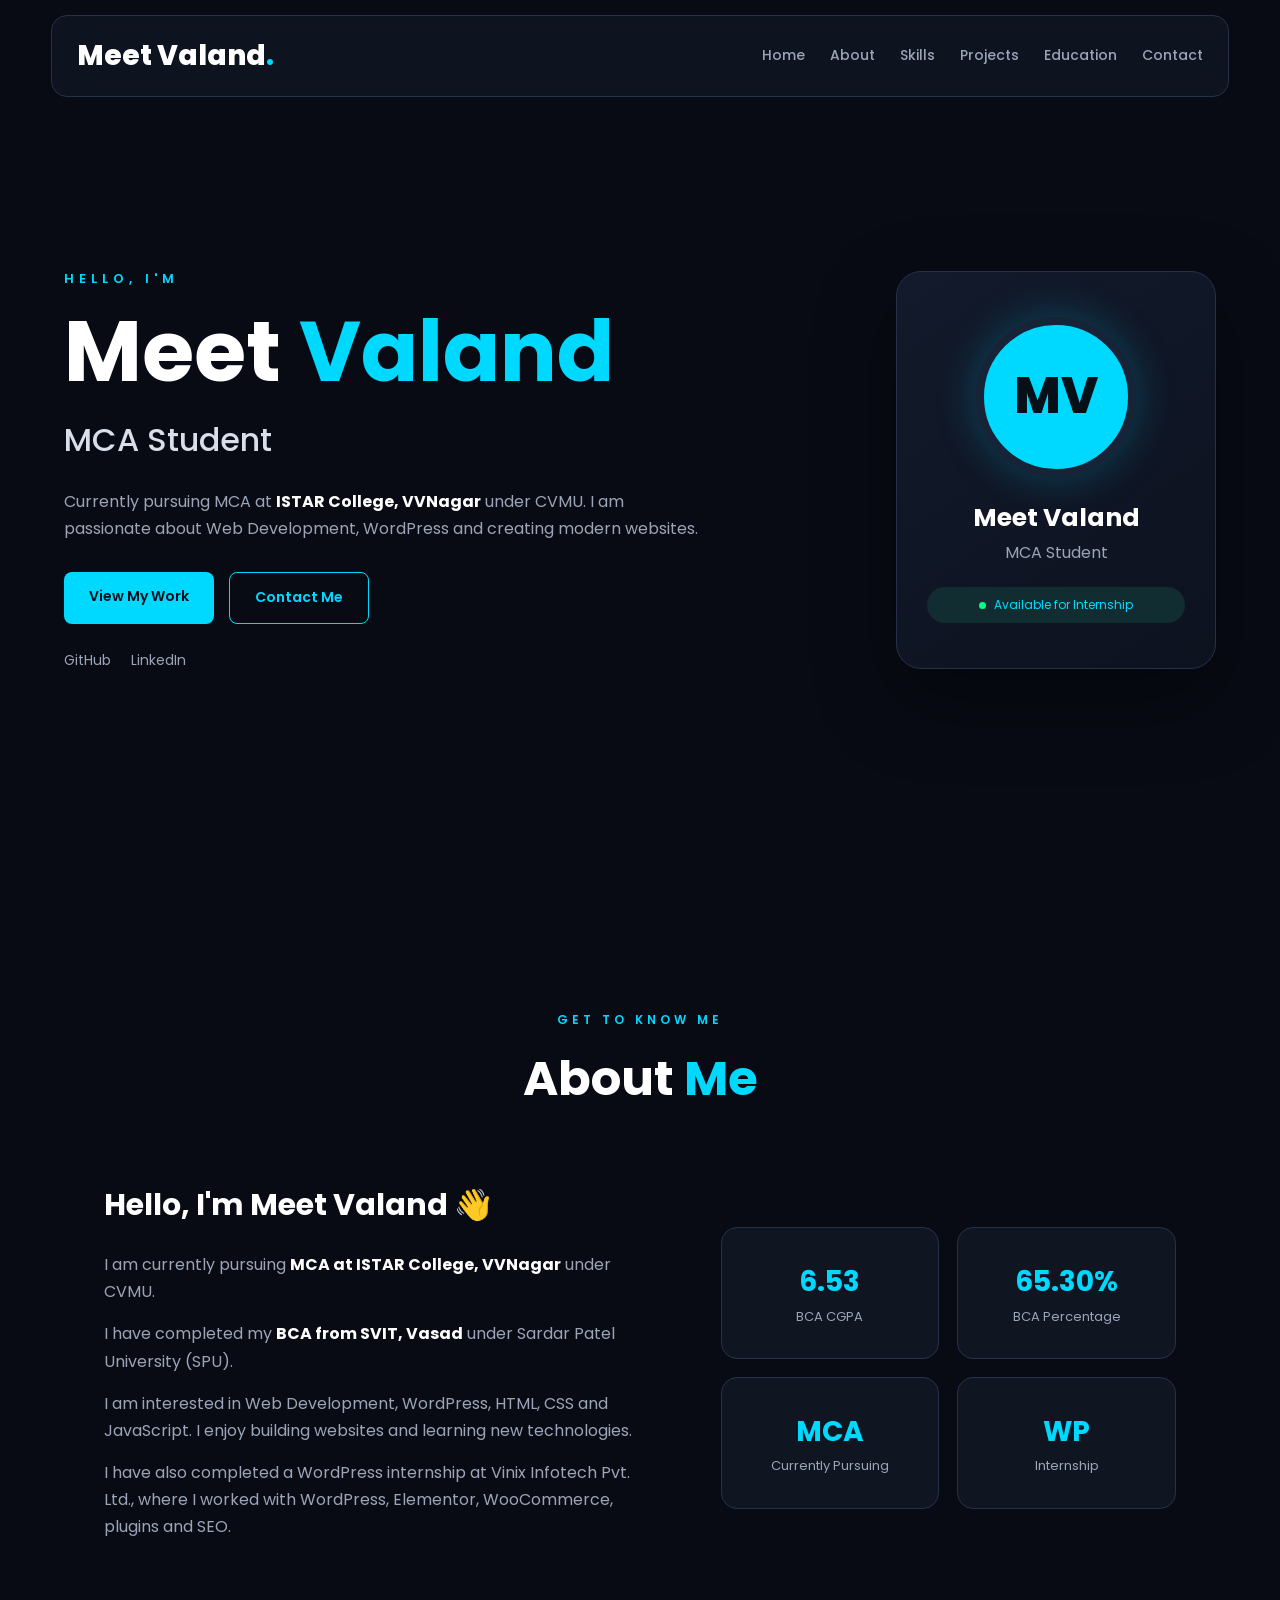
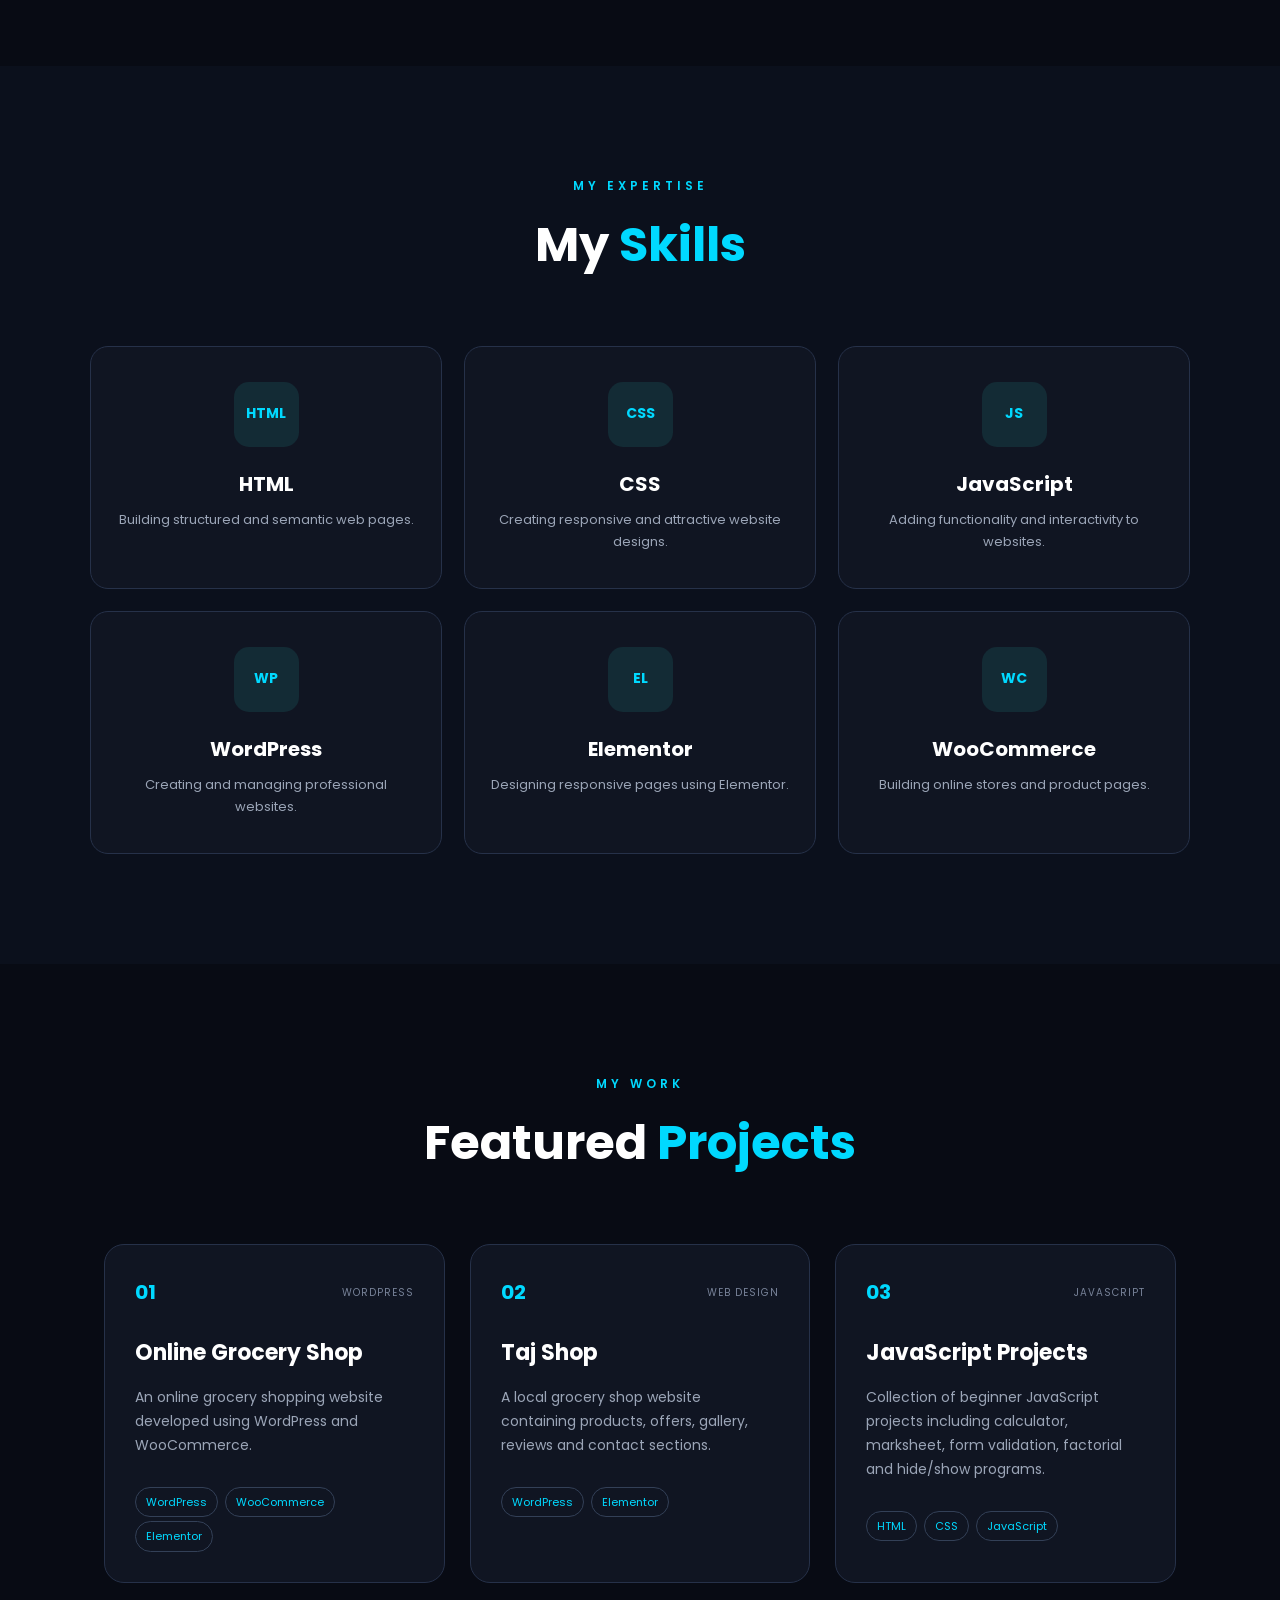
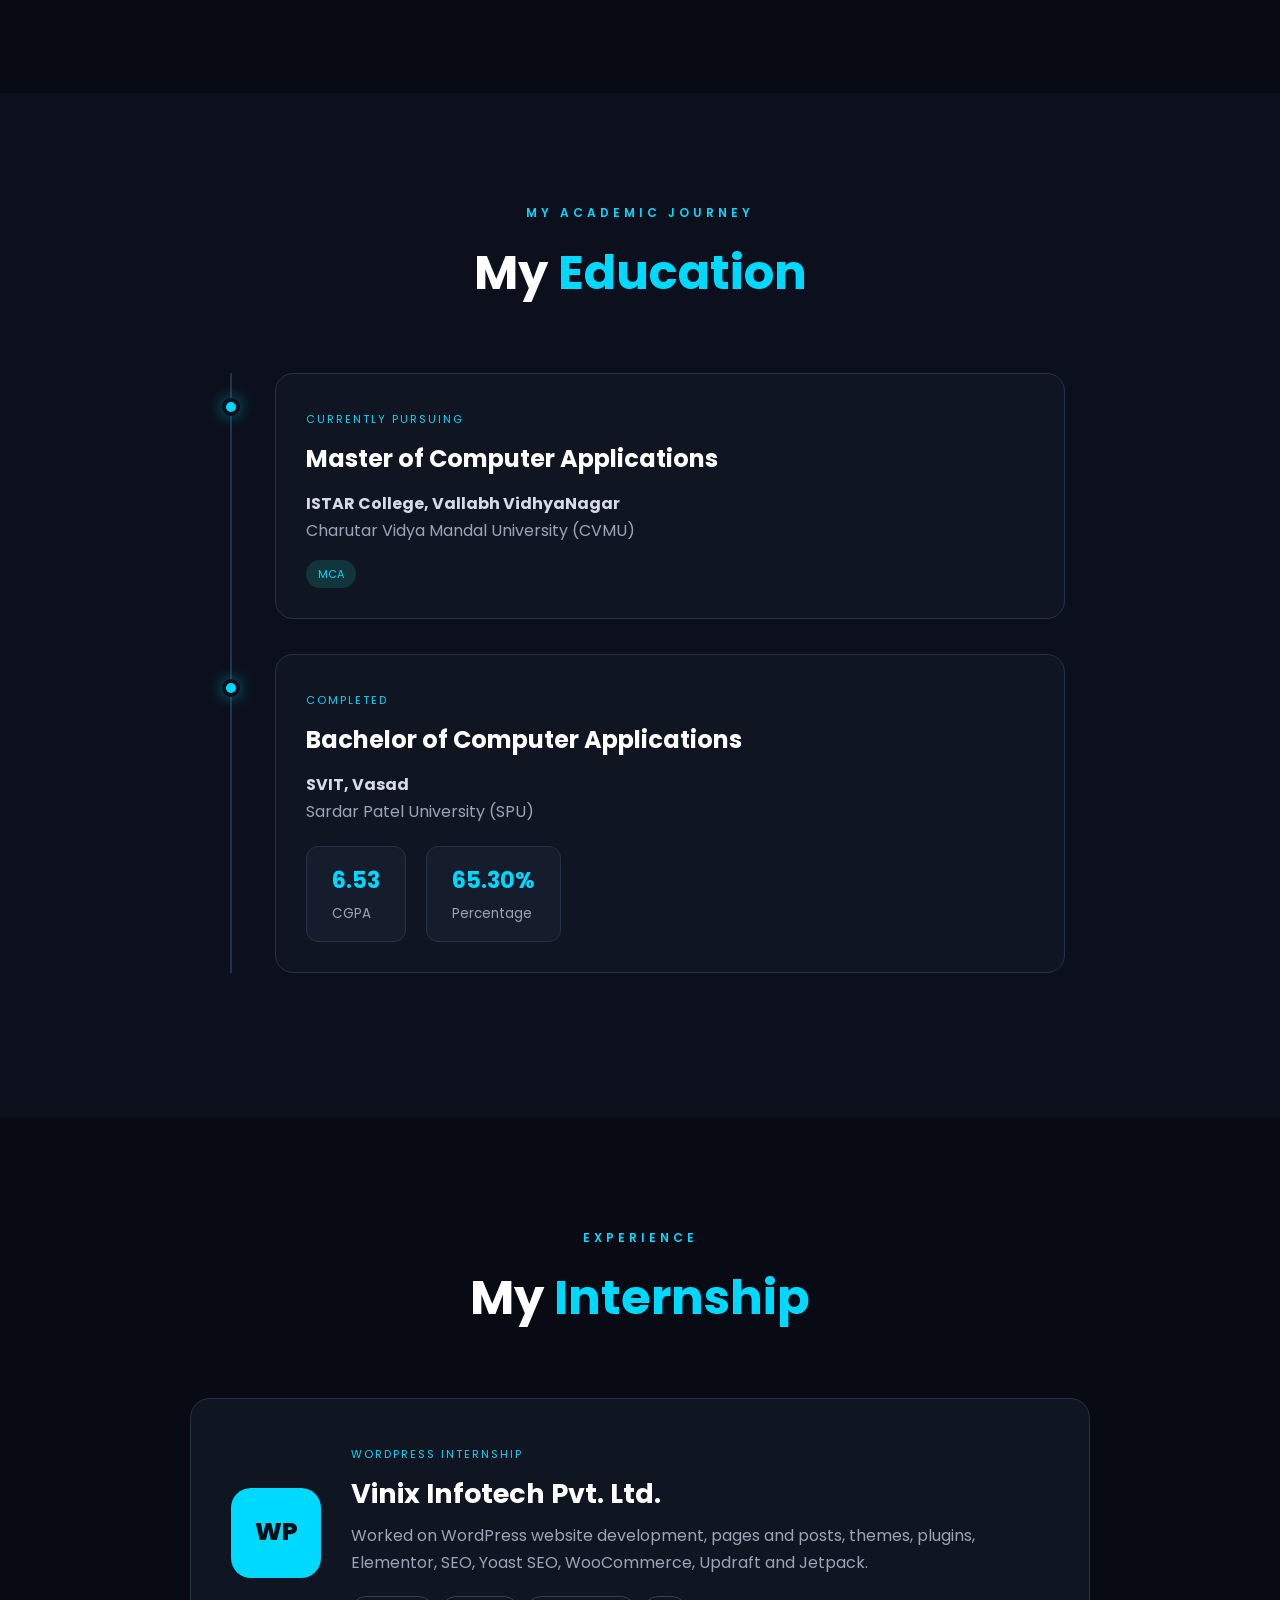
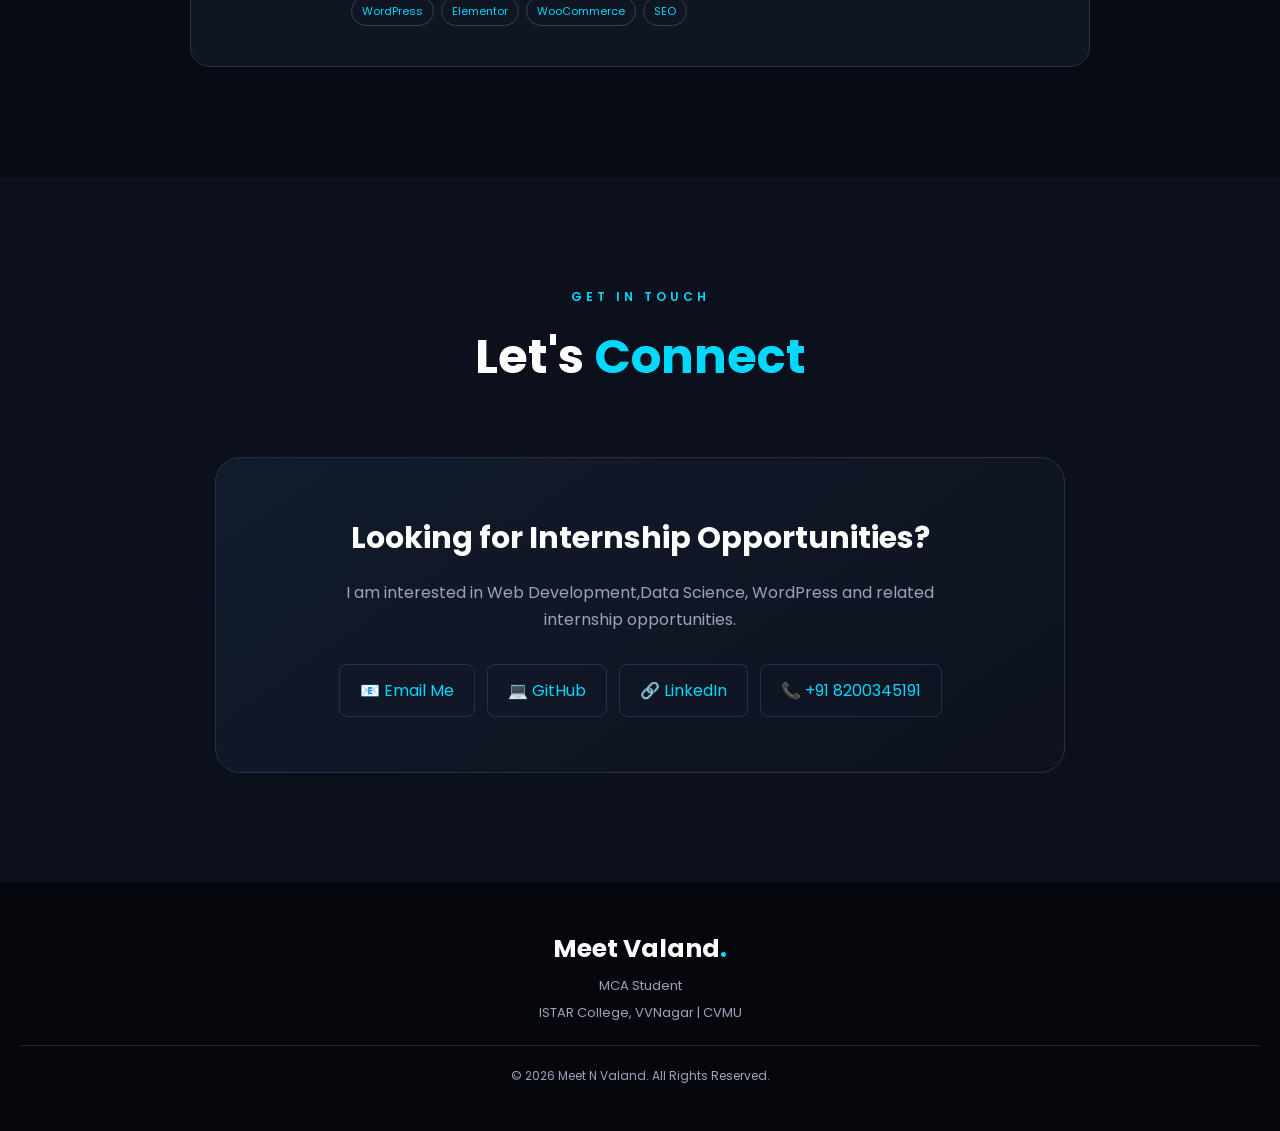
==== index.html @ 53564eb6 "Update index.html" ====
<!DOCTYPE html>
<html lang="en">

<head>
    <meta charset="UTF-8">
    <meta name="viewport" content="width=device-width, initial-scale=1.0">

    <title>Meet Valand | Portfolio</title>
    <!-- Google Font -->
    <link rel="preconnect" href="https://fonts.googleapis.com">
    <link rel="preconnect" href="https://fonts.gstatic.com" crossorigin>

    <link
        href="https://fonts.googleapis.com/css2?family=Poppins:wght@300;400;500;600;700;800&display=swap" rel="stylesheet">

    <!-- CSS -->
    <link rel="stylesheet" href="portfolio.css">
</head>


<body>

    <!-- ================= NAVBAR ================= -->

    <header class="header">

        <nav class="navbar">

            <a href="#home" class="logo">
                Meet Valand<span>.</span>
            </a>

            <div class="nav-links">

                <a href="#home">Home</a>

                <a href="#about">About</a>

                <a href="#skills">Skills</a>

                <a href="#projects">Projects</a>

                <a href="#education">Education</a>

                <a href="#contact">Contact</a>

            </div>

        </nav>

    </header>



    <!-- ================= HOME ================= -->

    <section id="home" class="hero">

        <div class="hero-content">

            <div class="hero-text">

                <p class="intro">
                    HELLO, I'M
                </p>

                <h1>
                    Meet <span>Valand</span>
                </h1>

                <h2>
                    MCA Student 
                </h2>

                <p class="hero-description">

                    Currently pursuing MCA at
                    <strong>ISTAR College, VVNagar</strong>
                    under CVMU.

                    I am passionate about Web Development,
                    WordPress and creating modern websites.

                </p>


                <div class="hero-buttons">

                    <a href="#projects" class="btn primary-btn">
                        View My Work
                    </a>

                    <a href="#contact" class="btn outline-btn">
                        Contact Me
                    </a>

                </div>


                <div class="social-links">

                    <a href="https://github.com/Meet-Valand14" target="_blank">
                        GitHub
                    </a>

                    <a href="https://www.linkedin.com/in/meet-valand-714203391?utm_source=share_via&utm_content=profile&utm_medium=member_android" target="_blank">
                        LinkedIn
                    </a>

                </div>

            </div>



            <!-- PROFILE -->

            <div class="profile-area">

                <div class="profile-card">

                    <div class="profile-circle">
                        MV
                    </div>

                    <h3>
                        Meet Valand
                    </h3>

                    <p>
                        MCA Student
                    </p>

                    <div class="availability">
                        <span></span>
                        Available for Internship
                    </div>

                </div>

            </div>

        </div>

    </section>



    <!-- ================= ABOUT ================= -->

    <section id="about" class="section">

        <div class="section-heading">

            <p>
                GET TO KNOW ME
            </p>

            <h2>
                About <span>Me</span>
            </h2>

        </div>


        <div class="about-container">

            <div class="about-content">

                <h3>
                    Hello, I'm Meet Valand 👋
                </h3>

                <p>

                    I am currently pursuing
                    <strong>MCA at ISTAR College, VVNagar</strong>
                    under CVMU.

                </p>

                <p>

                    I have completed my
                    <strong>BCA from SVIT, Vasad</strong>
                    under Sardar Patel University (SPU).

                </p>

                <p>

                    I am interested in Web Development,
                    WordPress, HTML, CSS and JavaScript.
                    I enjoy building websites and learning
                    new technologies.

                </p>

                <p>

                    I have also completed a WordPress internship
                    at Vinix Infotech Pvt. Ltd., where I worked
                    with WordPress, Elementor, WooCommerce,
                    plugins and SEO.

                </p>

            </div>



            <div class="about-stats">

                <div class="stat-card">

                    <h3>
                        6.53
                    </h3>

                    <p>
                        BCA CGPA
                    </p>

                </div>


                <div class="stat-card">

                    <h3>
                        65.30%
                    </h3>

                    <p>
                        BCA Percentage
                    </p>

                </div>


                <div class="stat-card">

                    <h3>
                        MCA
                    </h3>

                    <p>
                        Currently Pursuing
                    </p>

                </div>


                <div class="stat-card">

                    <h3>
                        WP
                    </h3>

                    <p>
                        Internship
                    </p>

                </div>

            </div>

        </div>

    </section>



    <!-- ================= SKILLS ================= -->

    <section id="skills" class="section dark-section">

        <div class="section-heading">

            <p>
                MY EXPERTISE
            </p>

            <h2>
                My <span>Skills</span>
            </h2>

        </div>


        <div class="skills-grid">


            <div class="skill-card">

                <div class="skill-icon">
                    HTML
                </div>

                <h3>
                    HTML
                </h3>

                <p>
                    Building structured and semantic
                    web pages.
                </p>

            </div>



            <div class="skill-card">

                <div class="skill-icon">
                    CSS
                </div>

                <h3>
                    CSS
                </h3>

                <p>
                    Creating responsive and attractive
                    website designs.
                </p>

            </div>



            <div class="skill-card">

                <div class="skill-icon">
                    JS
                </div>

                <h3>
                    JavaScript
                </h3>

                <p>
                    Adding functionality and
                    interactivity to websites.
                </p>

            </div>



            <div class="skill-card">

                <div class="skill-icon">
                    WP
                </div>

                <h3>
                    WordPress
                </h3>

                <p>
                    Creating and managing
                    professional websites.
                </p>

            </div>



            <div class="skill-card">

                <div class="skill-icon">
                    EL
                </div>

                <h3>
                    Elementor
                </h3>

                <p>
                    Designing responsive pages
                    using Elementor.
                </p>

            </div>



            <div class="skill-card">

                <div class="skill-icon">
                    WC
                </div>

                <h3>
                    WooCommerce
                </h3>

                <p>
                    Building online stores and
                    product pages.
                </p>

            </div>


        </div>

    </section>



    <!-- ================= PROJECTS ================= -->

    <section id="projects" class="section">

        <div class="section-heading">

            <p>
                MY WORK
            </p>

            <h2>
                Featured <span>Projects</span>
            </h2>

        </div>



        <div class="projects-grid">


            <!-- PROJECT 1 -->

            <div class="project-card">

                <div class="project-top">

                    <span class="project-number">
                        01
                    </span>

                    <span class="project-type">
                        WORDPRESS
                    </span>

                </div>


                <h3>
                    Online Grocery Shop
                </h3>


                <p>

                    An online grocery shopping website
                    developed using WordPress and
                    WooCommerce.

                </p>


                <div class="project-tags">

                    <span>
                        WordPress
                    </span>

                    <span>
                        WooCommerce
                    </span>

                    <span>
                        Elementor
                    </span>

                </div>

            </div>



            <!-- PROJECT 2 -->

            <div class="project-card">

                <div class="project-top">

                    <span class="project-number">
                        02
                    </span>

                    <span class="project-type">
                        WEB DESIGN
                    </span>

                </div>


                <h3>
                    Taj Shop
                </h3>


                <p>

                    A local grocery shop website
                    containing products, offers,
                    gallery, reviews and contact sections.

                </p>


                <div class="project-tags">

                    <span>
                        WordPress
                    </span>

                    <span>
                        Elementor
                    </span>

                </div>

            </div>



            <!-- PROJECT 3 -->

            <div class="project-card">

                <div class="project-top">

                    <span class="project-number">
                        03
                    </span>

                    <span class="project-type">
                        JAVASCRIPT
                    </span>

                </div>


                <h3>
                    JavaScript Projects
                </h3>


                <p>

                    Collection of beginner JavaScript
                    projects including calculator,
                    marksheet, form validation,
                    factorial and hide/show programs.

                </p>


                <div class="project-tags">

                    <span>
                        HTML
                    </span>

                    <span>
                        CSS
                    </span>

                    <span>
                        JavaScript
                    </span>

                </div>

            </div>


        </div>

    </section>



    <!-- ================= EDUCATION ================= -->

    <section id="education" class="section dark-section">

        <div class="section-heading">

            <p>
                MY ACADEMIC JOURNEY
            </p>

            <h2>
                My <span>Education</span>
            </h2>

        </div>



        <div class="timeline">


            <!-- MCA -->

            <div class="timeline-item">

                <div class="timeline-dot"></div>

                <div class="timeline-content">

                    <span class="timeline-date">
                        CURRENTLY PURSUING
                    </span>

                    <h3>
                        Master of Computer Applications
                    </h3>

                    <h4>
                        ISTAR College, Vallabh VidhyaNagar
                    </h4>

                    <p>
                       Charutar Vidya Mandal University (CVMU)
                    </p>

                    <span class="education-status">
                        MCA
                    </span>

                </div>

            </div>



            <!-- BCA -->

            <div class="timeline-item">

                <div class="timeline-dot"></div>

                <div class="timeline-content">

                    <span class="timeline-date">
                        COMPLETED
                    </span>

                    <h3>
                        Bachelor of Computer Applications
                    </h3>

                    <h4>
                        SVIT, Vasad
                    </h4>

                    <p>
                        Sardar Patel University (SPU)
                    </p>


                    <div class="result-box">

                        <div>

                            <strong>
                                6.53
                            </strong>

                            <small>
                                CGPA
                            </small>

                        </div>


                        <div>

                            <strong>
                                65.30%
                            </strong>

                            <small>
                                Percentage
                            </small>

                        </div>

                    </div>

                </div>

            </div>


        </div>

    </section>



    <!-- ================= INTERNSHIP ================= -->

    <section class="section">

        <div class="section-heading">

            <p>
                EXPERIENCE
            </p>

            <h2>
                My <span>Internship</span>
            </h2>

        </div>


        <div class="internship-card">

            <div class="internship-logo">
                WP
            </div>


            <div class="internship-content">

                <span>
                    WORDPRESS INTERNSHIP
                </span>

                <h3>
                    Vinix Infotech Pvt. Ltd.
                </h3>

                <p>

                    Worked on WordPress website development,
                    pages and posts, themes, plugins,
                    Elementor, SEO, Yoast SEO, WooCommerce,
                    Updraft and Jetpack.

                </p>


                <div class="internship-tags">

                    <span>
                        WordPress
                    </span>

                    <span>
                        Elementor
                    </span>

                    <span>
                        WooCommerce
                    </span>

                    <span>
                        SEO
                    </span>

                </div>

            </div>

        </div>

    </section>



    <!-- ================= CONTACT ================= -->

    <section id="contact" class="section contact-section dark-section">

        <div class="section-heading">

            <p>
                GET IN TOUCH
            </p>

            <h2>
                Let's <span>Connect</span>
            </h2>

        </div>


        <div class="contact-card">

            <h3>
                Looking for Internship Opportunities?
            </h3>

            <p>

                I am interested in Web Development,Data Science,
                WordPress and related internship
                opportunities.

            </p>


            <div class="contact-buttons">

                <!-- MY EMAIL -->

                <a href="https://mail.google.com/mail/?view=cm&fs=1&to=valandmeet540@gmail.com" target="_blank" class="contact-btn">
                    📧 Email Me
                </a>


                <!-- GITHUB -->

                <a href="https://github.com/Meet-Valand14/Portfolio.git" target="_blank" class="contact-btn">

                    💻 GitHub

                </a>


                <!-- MY LINKEDIN -->

                <a href="https://www.linkedin.com/in/meet-valand-714203391?utm_source=share_via&utm_content=profile&utm_medium=member_android" target="_blank" class="contact-btn">

                    🔗 LinkedIn

                </a>

                <!-- MY Contact Number -->

                <a href="tel:+918200345191" class="contact-btn">
                    📞 +91 8200345191
                </a>

            </div>

        </div>

    </section>



    <!-- ================= FOOTER ================= -->

    <footer>

        <h3>
            Meet Valand<span>.</span>
        </h3>

        <p>
            MCA Student
        </p>

        <p>
            ISTAR College, VVNagar | CVMU
        </p>

        <div class="copyright">

            © 2026 Meet N Valand. All Rights Reserved.

        </div>

    </footer>



    <!-- JAVASCRIPT -->

    <script src="portfolio.js"></script>

</body>

</html>
---- portfolio.css ----
/* =========================
   BASIC RESET
========================= */

* {
    margin: 0;
    padding: 0;
    box-sizing: border-box;
}


html {
    scroll-behavior: smooth;
}


body {
    font-family: "Poppins", sans-serif;

    background: #080b14;

    color: #ffffff;

    line-height: 1.7;
}


/* =========================
   VARIABLES
========================= */

:root {

    --background: #080b14;

    --card: #101522;

    --card-light: #151c2d;

    --border: #263149;

    --text: #ffffff;

    --muted: #9ba5b7;

    --accent: #00d9ff;

    --accent-dark: #00aeca;

}


/* =========================
   NAVBAR
========================= */

.header {

    position: fixed;

    top: 0;

    left: 0;

    width: 100%;

    z-index: 999;

}


.navbar {

    width: 92%;

    max-width: 1200px;

    margin: 15px auto;

    padding: 16px 25px;

    display: flex;

    justify-content: space-between;

    align-items: center;

    background: rgba(16, 21, 34, 0.90);

    border: 1px solid var(--border);

    border-radius: 16px;

    backdrop-filter: blur(15px);

}


.logo {

    color: white;

    text-decoration: none;

    font-size: 28px;

    font-weight: 800;

}


.logo span {

    color: var(--accent);

}


.nav-links {

    display: flex;

    gap: 25px;

}


.nav-links a {

    color: var(--muted);

    text-decoration: none;

    font-size: 14px;

    font-weight: 500;

    transition: 0.3s;

}


.nav-links a:hover {

    color: var(--accent);

}


/* =========================
   HERO
========================= */

.hero {

    min-height: 100vh;

    display: flex;

    align-items: center;

    padding: 120px 5% 80px;

}


.hero-content {

    width: 100%;

    max-width: 1200px;

    margin: auto;

    display: flex;

    justify-content: space-between;

    align-items: center;

    gap: 50px;

}


.hero-text {

    max-width: 700px;

}


.intro {

    color: var(--accent);

    letter-spacing: 5px;

    font-size: 13px;

    font-weight: 600;

}


.hero h1 {

    font-size: clamp(50px, 7vw, 85px);

    line-height: 1.1;

    margin: 15px 0;

}


.hero h1 span {

    color: var(--accent);

}


.hero h2 {

    color: #d8deea;

    font-size: clamp(22px, 3vw, 32px);

    font-weight: 500;

}


.hero-description {

    color: var(--muted);

    max-width: 650px;

    margin-top: 20px;

    font-size: 16px;

}


.hero-description strong {

    color: white;

}


.hero-buttons {

    display: flex;

    gap: 15px;

    margin-top: 30px;

}


.btn {

    padding: 13px 25px;

    border-radius: 8px;

    text-decoration: none;

    font-size: 14px;

    font-weight: 600;

    transition: 0.3s;

}


.primary-btn {

    background: var(--accent);

    color: #061018;

}


.primary-btn:hover {

    transform: translateY(-4px);

    box-shadow: 0 10px 30px rgba(0, 217, 255, 0.25);

}


.outline-btn {

    color: var(--accent);

    border: 1px solid var(--accent);

}


.outline-btn:hover {

    background: var(--accent);

    color: #061018;

}


.social-links {

    display: flex;

    gap: 20px;

    margin-top: 25px;

}


.social-links a {

    color: var(--muted);

    text-decoration: none;

    font-size: 14px;

}


.social-links a:hover {

    color: var(--accent);

}


/* =========================
   PROFILE CARD
========================= */

.profile-area {

    animation: float 4s ease-in-out infinite;

}


@keyframes float {

    0% {
        transform: translateY(0);
    }

    50% {
        transform: translateY(-12px);
    }

    100% {
        transform: translateY(0);
    }

}


.profile-card {

    width: 320px;

    padding: 45px 30px;

    text-align: center;

    background: linear-gradient(
        145deg,
        #121a2b,
        #0d121f
    );

    border: 1px solid var(--border);

    border-radius: 25px;

    box-shadow:
        0 30px 80px rgba(0, 0, 0, 0.4);

}


.profile-circle {

    width: 160px;

    height: 160px;

    margin: auto;

    display: flex;

    align-items: center;

    justify-content: center;

    border-radius: 50%;

    background: var(--accent);

    color: #061018;

    font-size: 50px;

    font-weight: 800;

    border: 8px solid #172337;

    box-shadow: 0 0 40px rgba(0, 217, 255, 0.25);

}


.profile-card h3 {

    font-size: 25px;

    margin-top: 20px;

}


.profile-card p {

    color: var(--muted);

}


.availability {

    margin-top: 20px;

    padding: 8px;

    border-radius: 20px;

    background: #122d32;

    color: var(--accent);

    font-size: 12px;

}


.availability span {

    display: inline-block;

    width: 7px;

    height: 7px;

    margin-right: 5px;

    border-radius: 50%;

    background: #00ff88;

}


/* =========================
   SECTIONS
========================= */

.section {

    max-width: 1200px;

    margin: auto;

    padding: 110px 5%;

}


.dark-section {

    max-width: none;

    background: #0b101c;

}


.section-heading {

    text-align: center;

    margin-bottom: 60px;

}


.section-heading p {

    color: var(--accent);

    letter-spacing: 4px;

    font-size: 12px;

    font-weight: 600;

}


.section-heading h2 {

    font-size: 48px;

    margin-top: 8px;

}


.section-heading h2 span {

    color: var(--accent);

}


/* =========================
   ABOUT
========================= */

.about-container {

    display: grid;

    grid-template-columns: 1.1fr 0.9fr;

    gap: 60px;

    align-items: center;

}


.about-content h3 {

    font-size: 30px;

    margin-bottom: 20px;

}


.about-content p {

    color: var(--muted);

    margin-bottom: 15px;

}


.about-content strong {

    color: white;

}


.about-stats {

    display: grid;

    grid-template-columns: 1fr 1fr;

    gap: 18px;

}


.stat-card {

    padding: 30px 20px;

    text-align: center;

    background: var(--card);

    border: 1px solid var(--border);

    border-radius: 16px;

    transition: 0.3s;

}


.stat-card:hover {

    transform: translateY(-7px);

    border-color: var(--accent);

}


.stat-card h3 {

    color: var(--accent);

    font-size: 28px;

}


.stat-card p {

    color: var(--muted);

    font-size: 13px;

}


/* =========================
   SKILLS
========================= */

.skills-grid {

    max-width: 1100px;

    margin: auto;

    display: grid;

    grid-template-columns: repeat(3, 1fr);

    gap: 22px;

}


.skill-card {

    padding: 35px 25px;

    background: var(--card);

    border: 1px solid var(--border);

    border-radius: 18px;

    text-align: center;

    transition: 0.3s;

}


.skill-card:hover {

    transform: translateY(-8px);

    border-color: var(--accent);

}


.skill-icon {

    width: 65px;

    height: 65px;

    margin: auto auto 20px;

    display: flex;

    align-items: center;

    justify-content: center;

    border-radius: 15px;

    background: #132b35;

    color: var(--accent);

    font-size: 14px;

    font-weight: 700;

}


.skill-card h3 {

    font-size: 20px;

}


.skill-card p {

    color: var(--muted);

    font-size: 13px;

    margin-top: 8px;

}


/* =========================
   PROJECTS
========================= */

.projects-grid {

    display: grid;

    grid-template-columns: repeat(3, 1fr);

    gap: 25px;

}


.project-card {

    padding: 30px;

    background: var(--card);

    border: 1px solid var(--border);

    border-radius: 20px;

    transition: 0.3s;

}


.project-card:hover {

    transform: translateY(-10px);

    border-color: var(--accent);

}


.project-top {

    display: flex;

    justify-content: space-between;

    align-items: center;

    margin-bottom: 25px;

}


.project-number {

    color: var(--accent);

    font-size: 20px;

    font-weight: 700;

}


.project-type {

    color: #778298;

    font-size: 10px;

    letter-spacing: 1px;

}


.project-card h3 {

    font-size: 22px;

    margin-bottom: 15px;

}


.project-card p {

    color: var(--muted);

    font-size: 14px;

}


.project-tags {

    margin-top: 25px;

}


.project-tags span,
.internship-tags span {

    display: inline-block;

    padding: 5px 10px;

    margin: 4px 3px 0 0;

    border: 1px solid #334057;

    border-radius: 20px;

    color: var(--accent);

    font-size: 11px;

}


/* =========================
   EDUCATION
========================= */

.timeline {

    max-width: 850px;

    margin: auto;

    position: relative;

}


.timeline::before {

    content: "";

    position: absolute;

    left: 15px;

    top: 0;

    width: 2px;

    height: 100%;

    background: #263149;

}


.timeline-item {

    position: relative;

    padding-left: 60px;

    margin-bottom: 35px;

}


.timeline-dot {

    position: absolute;

    left: 7px;

    top: 25px;

    width: 18px;

    height: 18px;

    border-radius: 50%;

    background: var(--accent);

    border: 4px solid #0b101c;

    box-shadow: 0 0 15px rgba(0, 217, 255, 0.5);

}


.timeline-content {

    padding: 30px;

    background: var(--card);

    border: 1px solid var(--border);

    border-radius: 18px;

}


.timeline-date {

    color: var(--accent);

    font-size: 11px;

    letter-spacing: 2px;

}


.timeline-content h3 {

    font-size: 24px;

    margin-top: 8px;

}


.timeline-content h4 {

    color: #d5dbe7;

    font-size: 16px;

    margin-top: 10px;

}


.timeline-content p {

    color: var(--muted);

}


.education-status {

    display: inline-block;

    margin-top: 15px;

    padding: 5px 12px;

    background: #12343b;

    color: var(--accent);

    border-radius: 20px;

    font-size: 11px;

}


.result-box {

    display: flex;

    gap: 20px;

    margin-top: 20px;

}


.result-box div {

    padding: 15px 25px;

    background: #151d2d;

    border: 1px solid var(--border);

    border-radius: 12px;

}


.result-box strong {

    display: block;

    color: var(--accent);

    font-size: 22px;

}


.result-box small {

    color: var(--muted);

}


/* =========================
   INTERNSHIP
========================= */

.internship-card {

    max-width: 900px;

    margin: auto;

    padding: 40px;

    display: flex;

    align-items: center;

    gap: 30px;

    background: var(--card);

    border: 1px solid var(--border);

    border-radius: 20px;

}


.internship-logo {

    min-width: 90px;

    height: 90px;

    display: flex;

    align-items: center;

    justify-content: center;

    background: var(--accent);

    color: #061018;

    border-radius: 20px;

    font-size: 25px;

    font-weight: 800;

}


.internship-content > span {

    color: var(--accent);

    letter-spacing: 2px;

    font-size: 11px;

}


.internship-content h3 {

    font-size: 27px;

    margin: 5px 0;

}


.internship-content p {

    color: var(--muted);

}


.internship-tags {

    margin-top: 15px;

}


/* =========================
   CONTACT
========================= */

.contact-card {

    max-width: 850px;

    margin: auto;

    padding: 55px 35px;

    text-align: center;

    background: linear-gradient(
        145deg,
        #121b2c,
        #0d121e
    );

    border: 1px solid var(--border);

    border-radius: 25px;

}


.contact-card h3 {

    font-size: 30px;

}


.contact-card p {

    color: var(--muted);

    max-width: 600px;

    margin: 15px auto 30px;

}


.contact-buttons {

    display: flex;

    justify-content: center;

    flex-wrap: wrap;

    gap: 12px;

}


.contact-btn {

    padding: 12px 20px;

    color: var(--accent);

    text-decoration: none;

    border: 1px solid var(--border);

    border-radius: 8px;

    transition: 0.3s;

}


.contact-btn:hover {

    background: var(--accent);

    color: #061018;

}


/* =========================
   FOOTER
========================= */

footer {

    text-align: center;

    padding: 45px 20px;

    background: #05070d;

    color: var(--muted);

}


footer h3 {

    color: white;

    font-size: 25px;

}


footer h3 span {

    color: var(--accent);

}


footer p {

    font-size: 13px;

    margin: 5px;

}


.copyright {

    margin-top: 20px;

    padding-top: 20px;

    border-top: 1px solid #1d2535;

    font-size: 12px;

}


/* =========================
   MOBILE RESPONSIVE
========================= */

@media (max-width: 900px) {

    .navbar {

        flex-direction: column;

        gap: 12px;

    }


    .nav-links {

        flex-wrap: wrap;

        justify-content: center;

        gap: 12px;

    }


    .hero {

        padding-top: 180px;

    }


    .hero-content {

        flex-direction: column;

        text-align: center;

    }


    .hero-buttons,
    .social-links {

        justify-content: center;

    }


    .about-container {

        grid-template-columns: 1fr;

    }


    .skills-grid {

        grid-template-columns: 1fr 1fr;

    }


    .projects-grid {

        grid-template-columns: 1fr;

    }

}


@media (max-width: 600px) {

    .section {

        padding: 80px 6%;

    }


    .section-heading h2 {

        font-size: 36px;

    }


    .hero h1 {

        font-size: 52px;

    }


    .hero h2 {

        font-size: 21px;

    }


    .hero-buttons {

        flex-direction: column;

    }


    .profile-card {

        width: 280px;

    }


    .skills-grid {

        grid-template-columns: 1fr;

    }


    .about-stats {

        grid-template-columns: 1fr 1fr;

    }


    .internship-card {

        flex-direction: column;

        text-align: center;

    }


    .result-box {

        flex-direction: column;

    }


    .timeline-item {

        padding-left: 45px;

    }

}
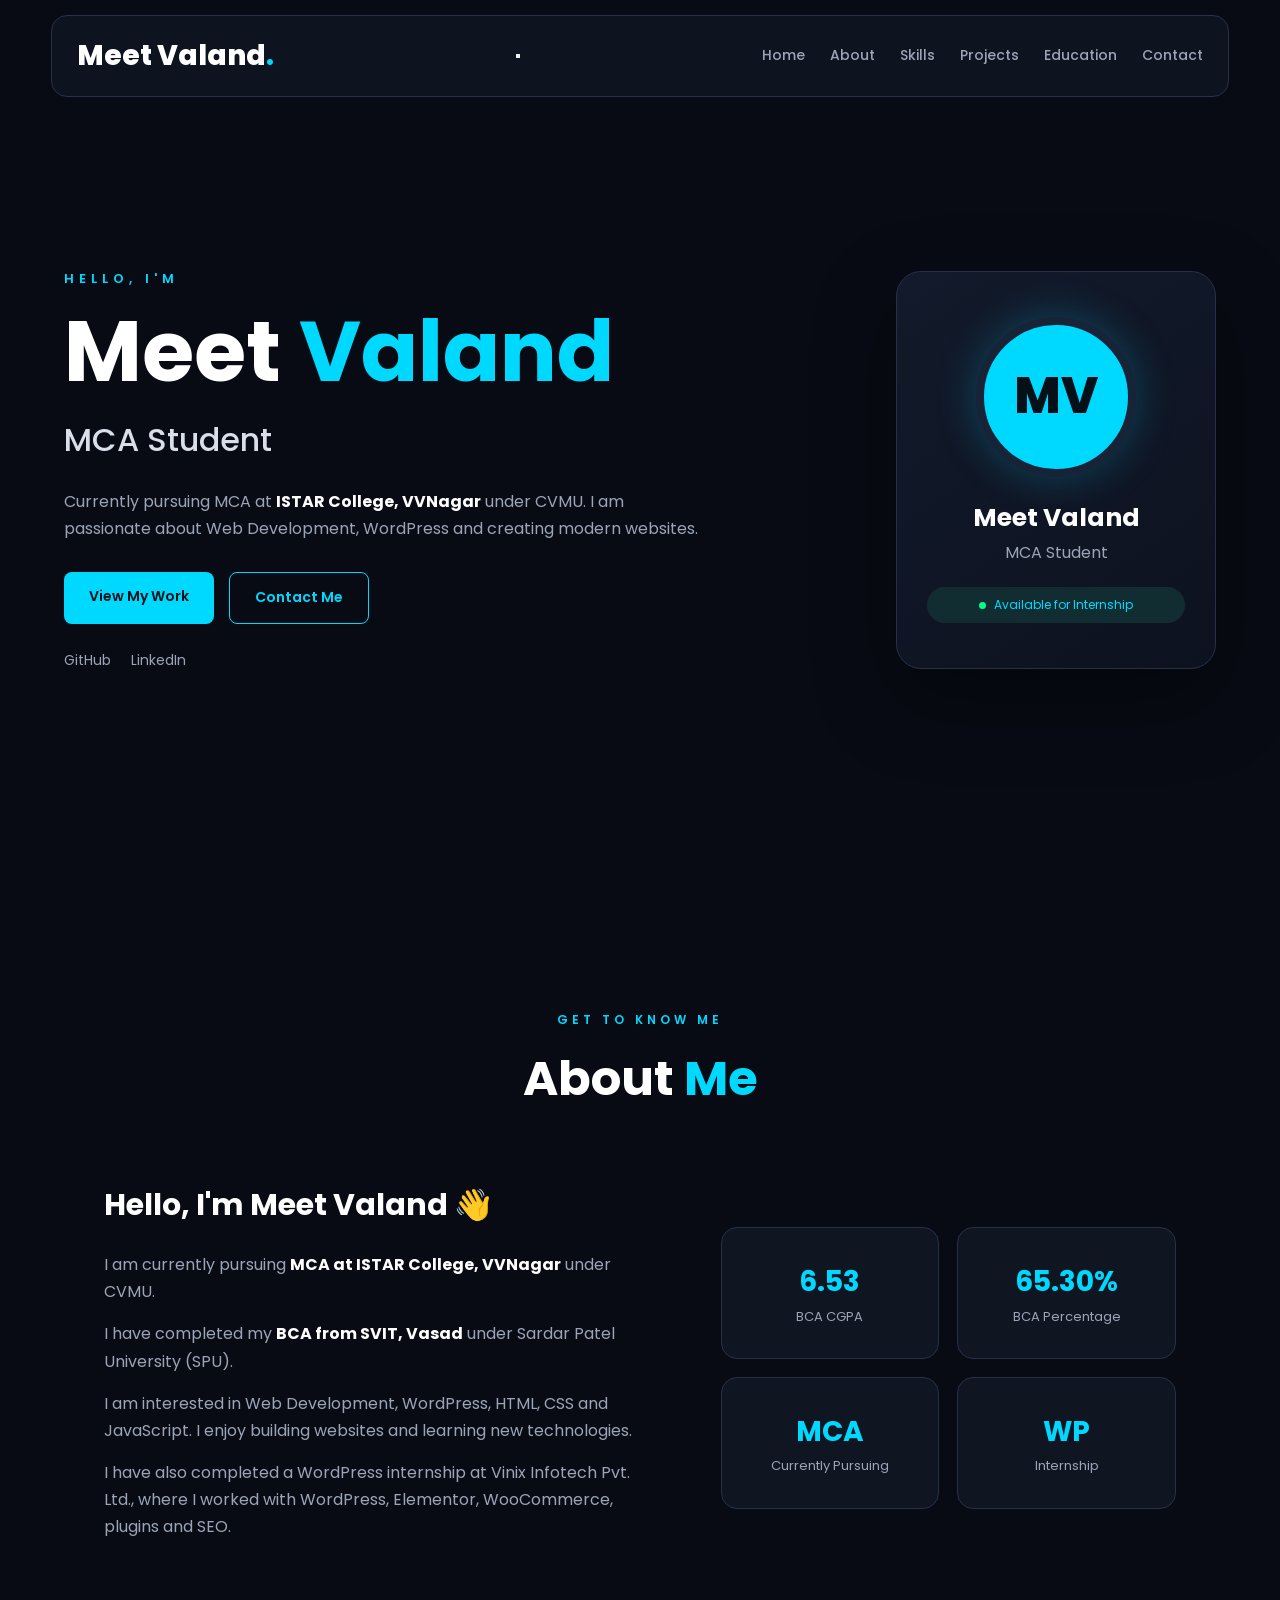
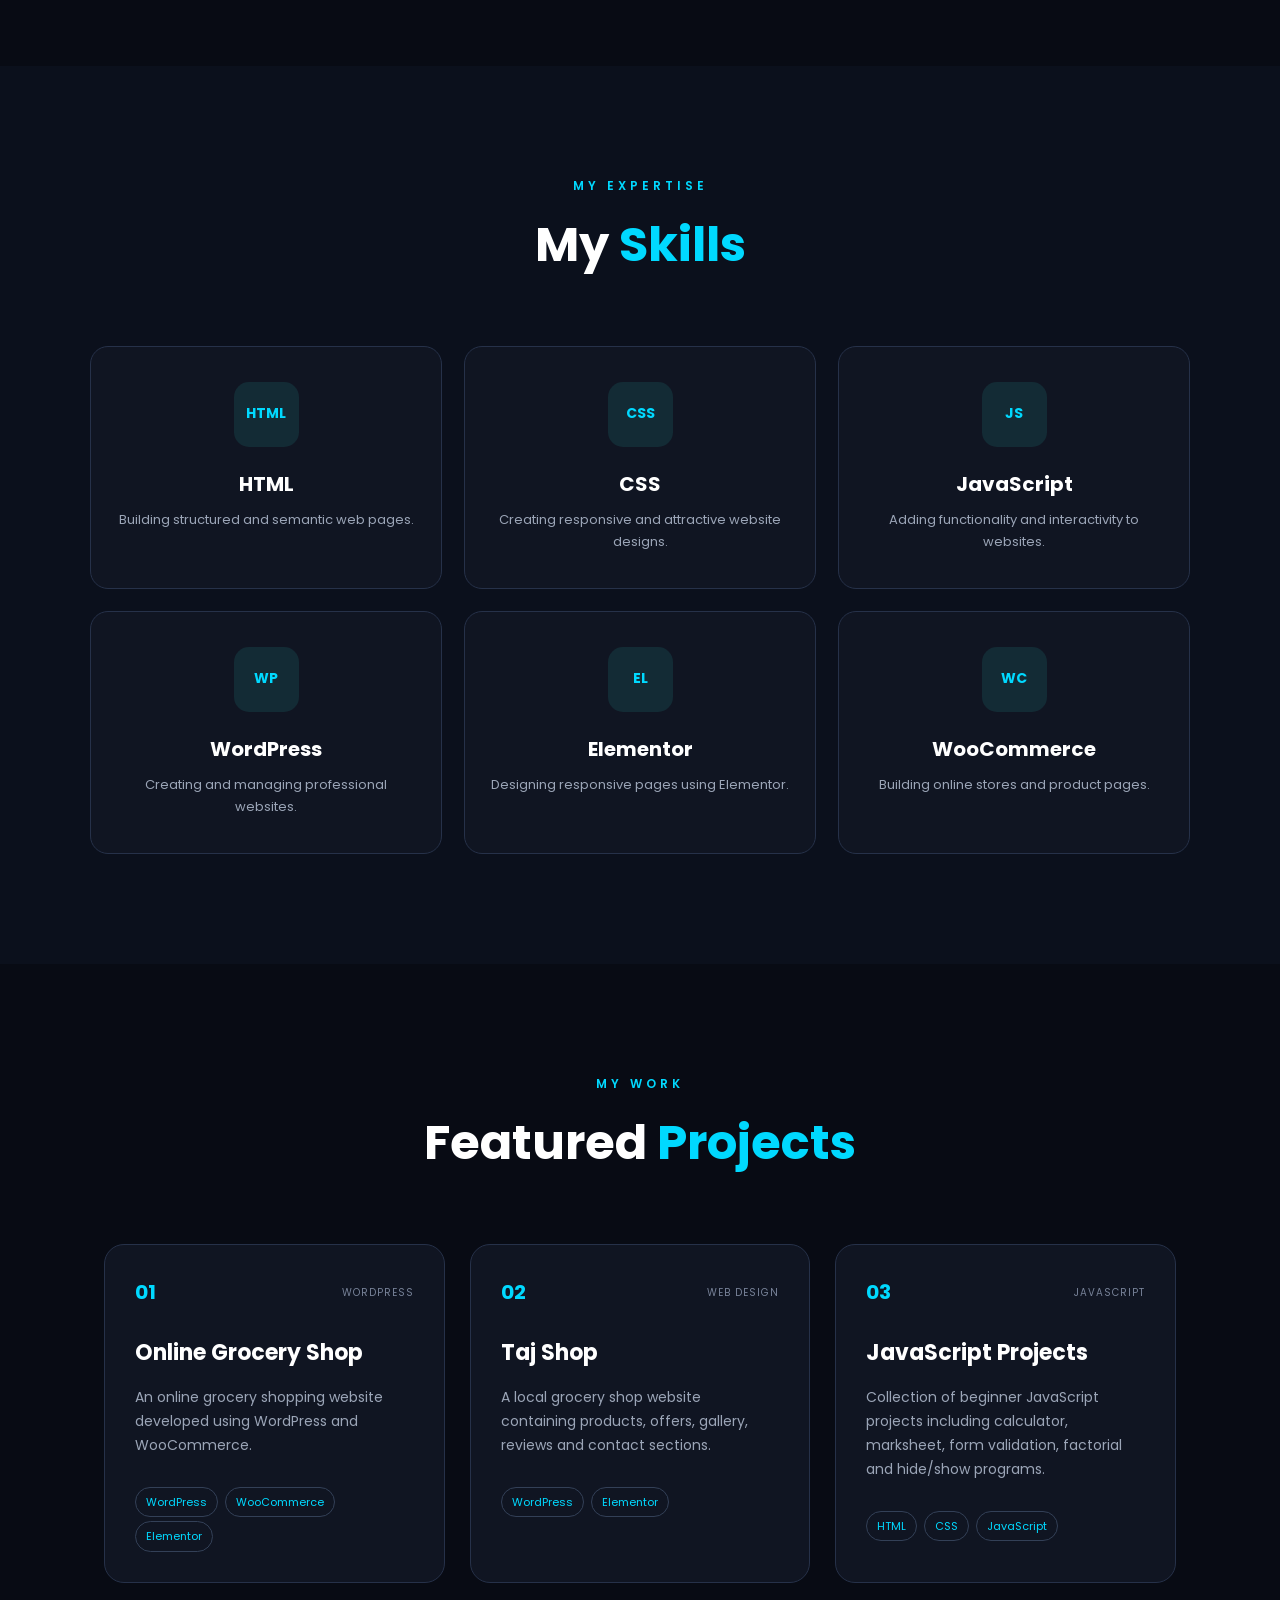
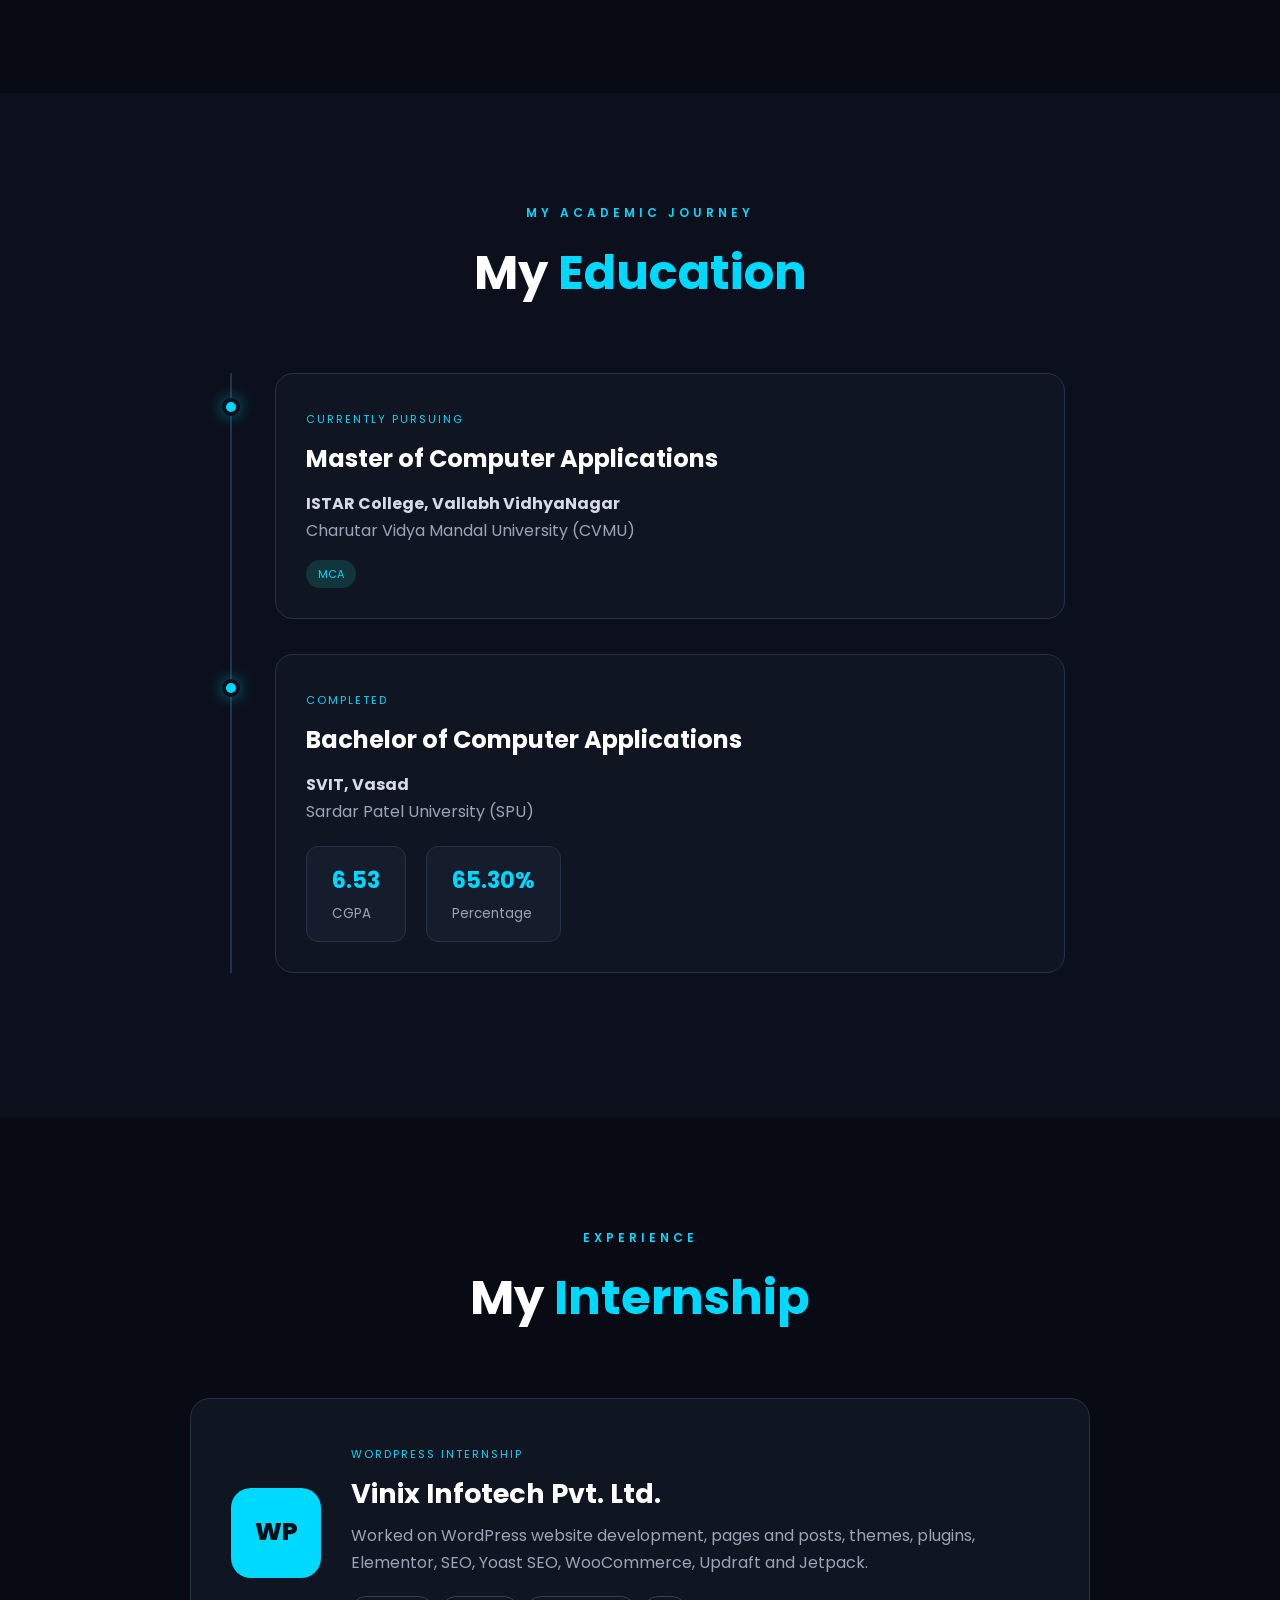
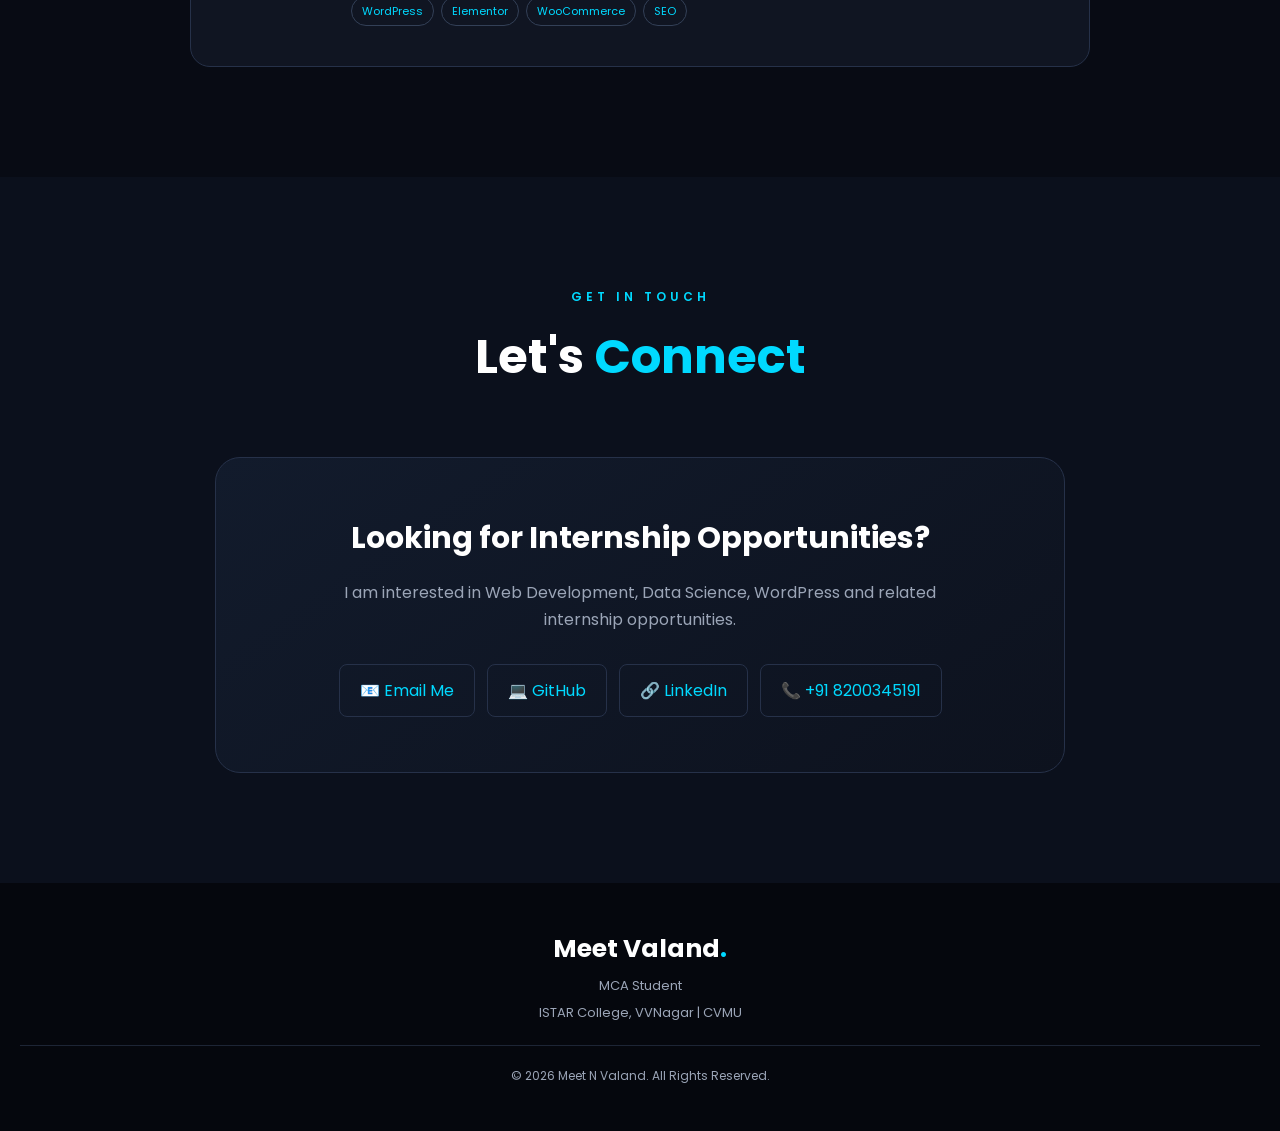
==== commit e188d721: "index.html" ====
--- a/index.html
+++ b/index.html
@@ -6,18 +6,19 @@
     <meta name="viewport" content="width=device-width, initial-scale=1.0">
 
     <title>Meet Valand | Portfolio</title>
+
     <!-- Google Font -->
     <link rel="preconnect" href="https://fonts.googleapis.com">
     <link rel="preconnect" href="https://fonts.gstatic.com" crossorigin>
 
     <link
-        href="https://fonts.googleapis.com/css2?family=Poppins:wght@300;400;500;600;700;800&display=swap" rel="stylesheet">
+        href="https://fonts.googleapis.com/css2?family=Poppins:wght@300;400;500;600;700;800&display=swap"
+        rel="stylesheet">
 
     <!-- CSS -->
     <link rel="stylesheet" href="portfolio.css">
 </head>
 
-
 <body>
 
     <!-- ================= NAVBAR ================= -->
@@ -30,7 +31,15 @@
                 Meet Valand<span>.</span>
             </a>
 
-            <div class="nav-links">
+            <!-- HAMBURGER BUTTON -->
+            <button class="menu-toggle" id="menuToggle" aria-label="Open Menu">
+                <span></span>
+                <span></span>
+                <span></span>
+            </button>
+
+            <!-- NAVIGATION LIST -->
+            <div class="nav-links" id="navLinks">
 
                 <a href="#home">Home</a>
 
@@ -49,7 +58,6 @@
         </nav>
 
     </header>
-
 
 
     <!-- ================= HOME ================= -->
@@ -69,7 +77,7 @@
                 </h1>
 
                 <h2>
-                    MCA Student 
+                    MCA Student
                 </h2>
 
                 <p class="hero-description">
@@ -83,7 +91,6 @@
 
                 </p>
 
-
                 <div class="hero-buttons">
 
                     <a href="#projects" class="btn primary-btn">
@@ -96,21 +103,20 @@
 
                 </div>
 
-
                 <div class="social-links">
 
                     <a href="https://github.com/Meet-Valand14" target="_blank">
                         GitHub
                     </a>
 
-                    <a href="https://www.linkedin.com/in/meet-valand-714203391?utm_source=share_via&utm_content=profile&utm_medium=member_android" target="_blank">
+                    <a href="https://www.linkedin.com/in/meet-valand-714203391?utm_source=share_via&utm_content=profile&utm_medium=member_android"
+                        target="_blank">
                         LinkedIn
                     </a>
 
                 </div>
 
             </div>
-
 
 
             <!-- PROFILE -->
@@ -145,7 +151,6 @@
     </section>
 
 
-
     <!-- ================= ABOUT ================= -->
 
     <section id="about" class="section">
@@ -162,7 +167,6 @@
 
         </div>
 
-
         <div class="about-container">
 
             <div class="about-content">
@@ -172,94 +176,53 @@
                 </h3>
 
                 <p>
-
                     I am currently pursuing
                     <strong>MCA at ISTAR College, VVNagar</strong>
                     under CVMU.
-
-                </p>
-
-                <p>
-
+                </p>
+
+                <p>
                     I have completed my
                     <strong>BCA from SVIT, Vasad</strong>
                     under Sardar Patel University (SPU).
-
-                </p>
-
-                <p>
-
+                </p>
+
+                <p>
                     I am interested in Web Development,
                     WordPress, HTML, CSS and JavaScript.
                     I enjoy building websites and learning
                     new technologies.
-
-                </p>
-
-                <p>
-
+                </p>
+
+                <p>
                     I have also completed a WordPress internship
                     at Vinix Infotech Pvt. Ltd., where I worked
                     with WordPress, Elementor, WooCommerce,
                     plugins and SEO.
-
-                </p>
-
-            </div>
-
-
+                </p>
+
+            </div>
 
             <div class="about-stats">
 
                 <div class="stat-card">
-
-                    <h3>
-                        6.53
-                    </h3>
-
-                    <p>
-                        BCA CGPA
-                    </p>
-
-                </div>
-
+                    <h3>6.53</h3>
+                    <p>BCA CGPA</p>
+                </div>
 
                 <div class="stat-card">
-
-                    <h3>
-                        65.30%
-                    </h3>
-
-                    <p>
-                        BCA Percentage
-                    </p>
-
-                </div>
-
+                    <h3>65.30%</h3>
+                    <p>BCA Percentage</p>
+                </div>
 
                 <div class="stat-card">
-
-                    <h3>
-                        MCA
-                    </h3>
-
-                    <p>
-                        Currently Pursuing
-                    </p>
-
-                </div>
-
+                    <h3>MCA</h3>
+                    <p>Currently Pursuing</p>
+                </div>
 
                 <div class="stat-card">
-
-                    <h3>
-                        WP
-                    </h3>
-
-                    <p>
-                        Internship
-                    </p>
-
+                    <h3>WP</h3>
+                    <p>Internship</p>
                 </div>
 
             </div>
@@ -267,7 +230,6 @@
         </div>
 
     </section>
-
 
 
     <!-- ================= SKILLS ================= -->
@@ -286,9 +248,7 @@
 
         </div>
 
-
         <div class="skills-grid">
-
 
             <div class="skill-card">
 
@@ -307,8 +267,6 @@
 
             </div>
 
-
-
             <div class="skill-card">
 
                 <div class="skill-icon">
@@ -326,8 +284,6 @@
 
             </div>
 
-
-
             <div class="skill-card">
 
                 <div class="skill-icon">
@@ -345,8 +301,6 @@
 
             </div>
 
-
-
             <div class="skill-card">
 
                 <div class="skill-icon">
@@ -364,8 +318,6 @@
 
             </div>
 
-
-
             <div class="skill-card">
 
                 <div class="skill-icon">
@@ -383,8 +335,6 @@
 
             </div>
 
-
-
             <div class="skill-card">
 
                 <div class="skill-icon">
@@ -402,11 +352,9 @@
 
             </div>
 
-
         </div>
 
     </section>
-
 
 
     <!-- ================= PROJECTS ================= -->
@@ -425,12 +373,7 @@
 
         </div>
 
-
-
         <div class="projects-grid">
-
-
-            <!-- PROJECT 1 -->
 
             <div class="project-card">
 
@@ -446,42 +389,26 @@
 
                 </div>
 
-
                 <h3>
                     Online Grocery Shop
                 </h3>
 
-
-                <p>
-
+                <p>
                     An online grocery shopping website
                     developed using WordPress and
                     WooCommerce.
-
-                </p>
-
+                </p>
 
                 <div class="project-tags">
 
-                    <span>
-                        WordPress
-                    </span>
-
-                    <span>
-                        WooCommerce
-                    </span>
-
-                    <span>
-                        Elementor
-                    </span>
-
-                </div>
-
-            </div>
-
-
-
-            <!-- PROJECT 2 -->
+                    <span>WordPress</span>
+                    <span>WooCommerce</span>
+                    <span>Elementor</span>
+
+                </div>
+
+            </div>
+
 
             <div class="project-card">
 
@@ -497,38 +424,25 @@
 
                 </div>
 
-
                 <h3>
                     Taj Shop
                 </h3>
 
-
-                <p>
-
+                <p>
                     A local grocery shop website
                     containing products, offers,
                     gallery, reviews and contact sections.
-
-                </p>
-
+                </p>
 
                 <div class="project-tags">
 
-                    <span>
-                        WordPress
-                    </span>
-
-                    <span>
-                        Elementor
-                    </span>
-
-                </div>
-
-            </div>
-
-
-
-            <!-- PROJECT 3 -->
+                    <span>WordPress</span>
+                    <span>Elementor</span>
+
+                </div>
+
+            </div>
+
 
             <div class="project-card">
 
@@ -544,45 +458,30 @@
 
                 </div>
 
-
                 <h3>
                     JavaScript Projects
                 </h3>
 
-
-                <p>
-
+                <p>
                     Collection of beginner JavaScript
                     projects including calculator,
                     marksheet, form validation,
                     factorial and hide/show programs.
-
-                </p>
-
+                </p>
 
                 <div class="project-tags">
 
-                    <span>
-                        HTML
-                    </span>
-
-                    <span>
-                        CSS
-                    </span>
-
-                    <span>
-                        JavaScript
-                    </span>
-
-                </div>
-
-            </div>
-
+                    <span>HTML</span>
+                    <span>CSS</span>
+                    <span>JavaScript</span>
+
+                </div>
+
+            </div>
 
         </div>
 
     </section>
-
 
 
     <!-- ================= EDUCATION ================= -->
@@ -601,12 +500,7 @@
 
         </div>
 
-
-
         <div class="timeline">
-
-
-            <!-- MCA -->
 
             <div class="timeline-item">
 
@@ -627,7 +521,7 @@
                     </h4>
 
                     <p>
-                       Charutar Vidya Mandal University (CVMU)
+                        Charutar Vidya Mandal University (CVMU)
                     </p>
 
                     <span class="education-status">
@@ -638,9 +532,6 @@
 
             </div>
 
-
-
-            <!-- BCA -->
 
             <div class="timeline-item">
 
@@ -664,7 +555,6 @@
                         Sardar Patel University (SPU)
                     </p>
 
-
                     <div class="result-box">
 
                         <div>
@@ -679,7 +569,6 @@
 
                         </div>
 
-
                         <div>
 
                             <strong>
@@ -698,11 +587,9 @@
 
             </div>
 
-
         </div>
 
     </section>
-
 
 
     <!-- ================= INTERNSHIP ================= -->
@@ -721,13 +608,11 @@
 
         </div>
 
-
         <div class="internship-card">
 
             <div class="internship-logo">
                 WP
             </div>
-
 
             <div class="internship-content">
 
@@ -740,32 +625,18 @@
                 </h3>
 
                 <p>
-
                     Worked on WordPress website development,
                     pages and posts, themes, plugins,
                     Elementor, SEO, Yoast SEO, WooCommerce,
                     Updraft and Jetpack.
-
-                </p>
-
+                </p>
 
                 <div class="internship-tags">
 
-                    <span>
-                        WordPress
-                    </span>
-
-                    <span>
-                        Elementor
-                    </span>
-
-                    <span>
-                        WooCommerce
-                    </span>
-
-                    <span>
-                        SEO
-                    </span>
+                    <span>WordPress</span>
+                    <span>Elementor</span>
+                    <span>WooCommerce</span>
+                    <span>SEO</span>
 
                 </div>
 
@@ -774,7 +645,6 @@
         </div>
 
     </section>
-
 
 
     <!-- ================= CONTACT ================= -->
@@ -793,7 +663,6 @@
 
         </div>
 
-
         <div class="contact-card">
 
             <h3>
@@ -801,41 +670,32 @@
             </h3>
 
             <p>
-
-                I am interested in Web Development,Data Science,
-                WordPress and related internship
-                opportunities.
-
+                I am interested in Web Development,
+                Data Science, WordPress and related
+                internship opportunities.
             </p>
 
-
             <div class="contact-buttons">
 
-                <!-- MY EMAIL -->
+                <!-- EMAIL -->
 
                 <a href="https://mail.google.com/mail/?view=cm&fs=1&to=valandmeet540@gmail.com" target="_blank" class="contact-btn">
                     📧 Email Me
                 </a>
 
-
                 <!-- GITHUB -->
 
-                <a href="https://github.com/Meet-Valand14/Portfolio.git" target="_blank" class="contact-btn">
-
+                <a href="https://github.com/Meet-Valand14/Portfolio" target="_blank" class="contact-btn">
                     💻 GitHub
-
                 </a>
 
-
-                <!-- MY LINKEDIN -->
-
-                <a href="https://www.linkedin.com/in/meet-valand-714203391?utm_source=share_via&utm_content=profile&utm_medium=member_android" target="_blank" class="contact-btn">
-
+                <!-- LINKEDIN -->
+
+                <a href="https://www.linkedin.com/in/meet-valand-714203391" target="_blank" class="contact-btn">
                     🔗 LinkedIn
-
                 </a>
 
-                <!-- MY Contact Number -->
+                <!-- PHONE -->
 
                 <a href="tel:+918200345191" class="contact-btn">
                     📞 +91 8200345191
@@ -848,7 +708,6 @@
     </section>
 
 
-
     <!-- ================= FOOTER ================= -->
 
     <footer>
@@ -874,11 +733,10 @@
     </footer>
 
 
-
     <!-- JAVASCRIPT -->
 
     <script src="portfolio.js"></script>
 
 </body>
 
-</html>+</html>
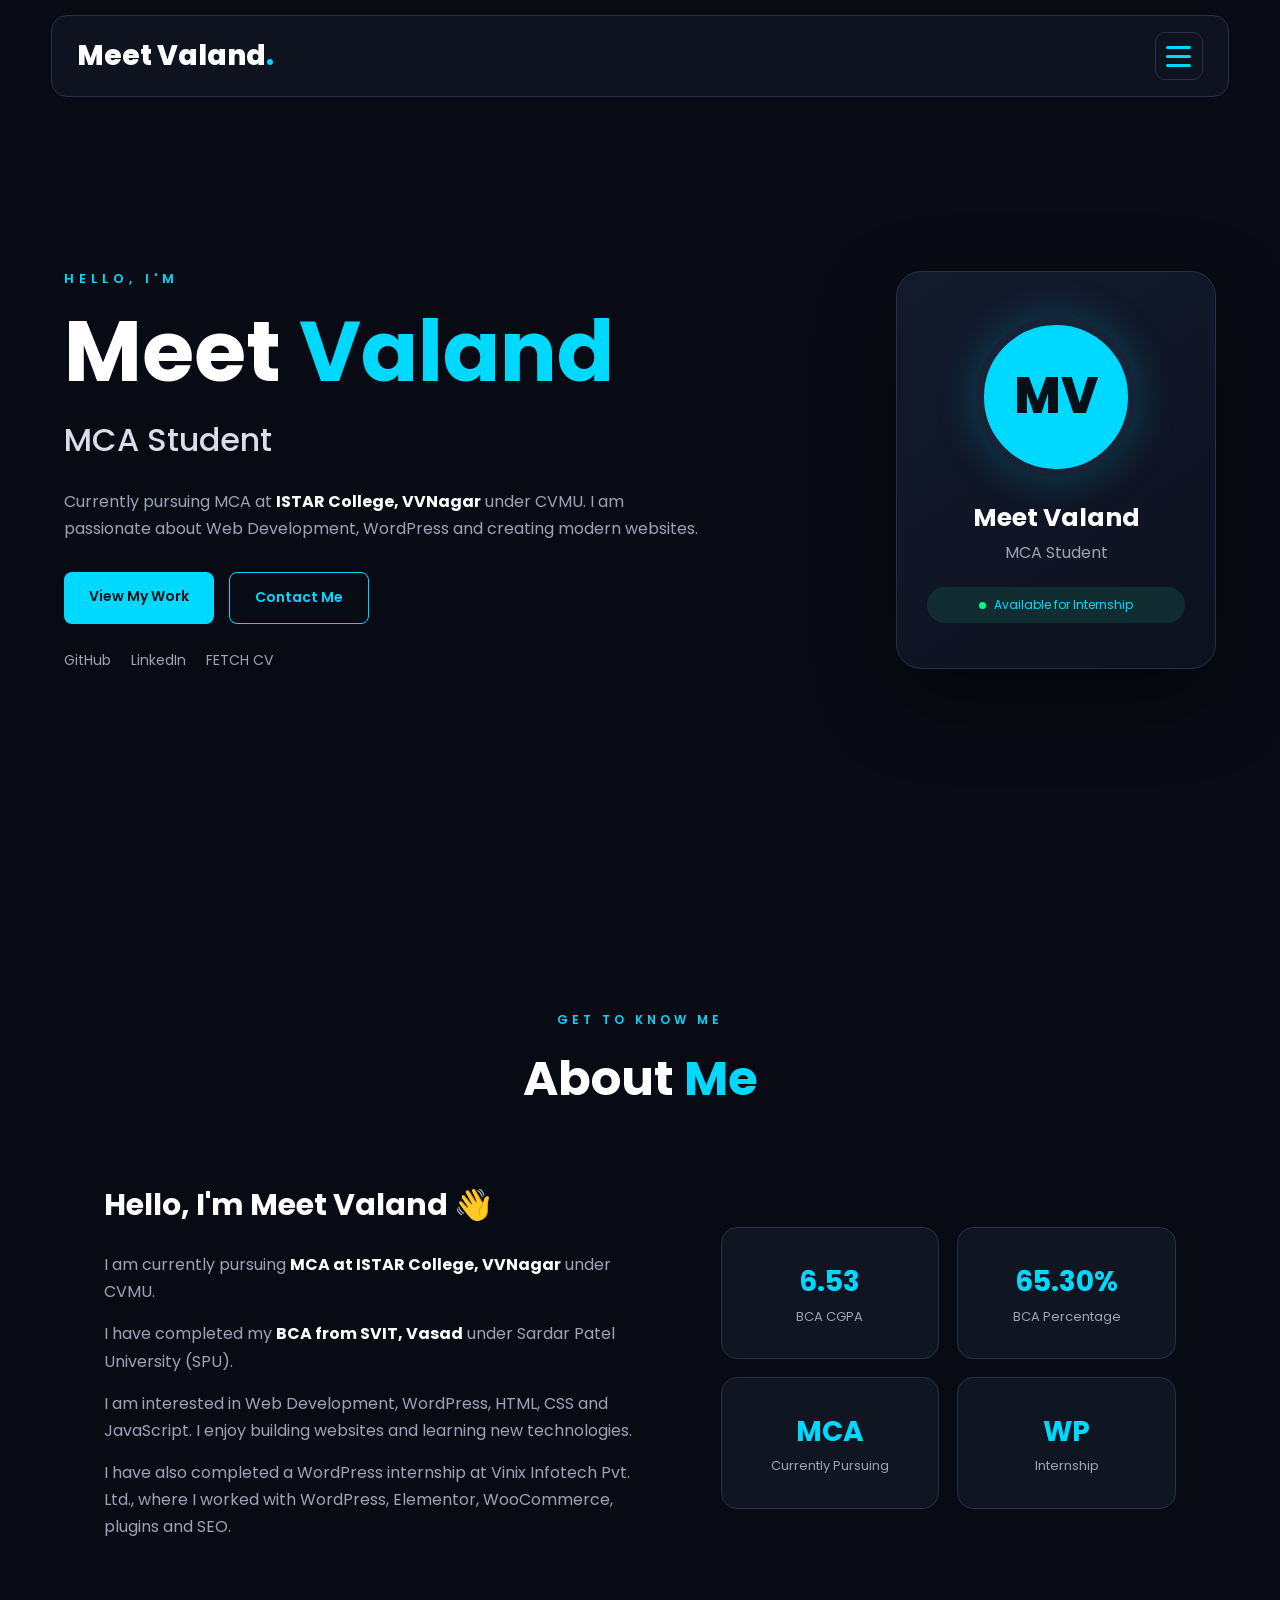
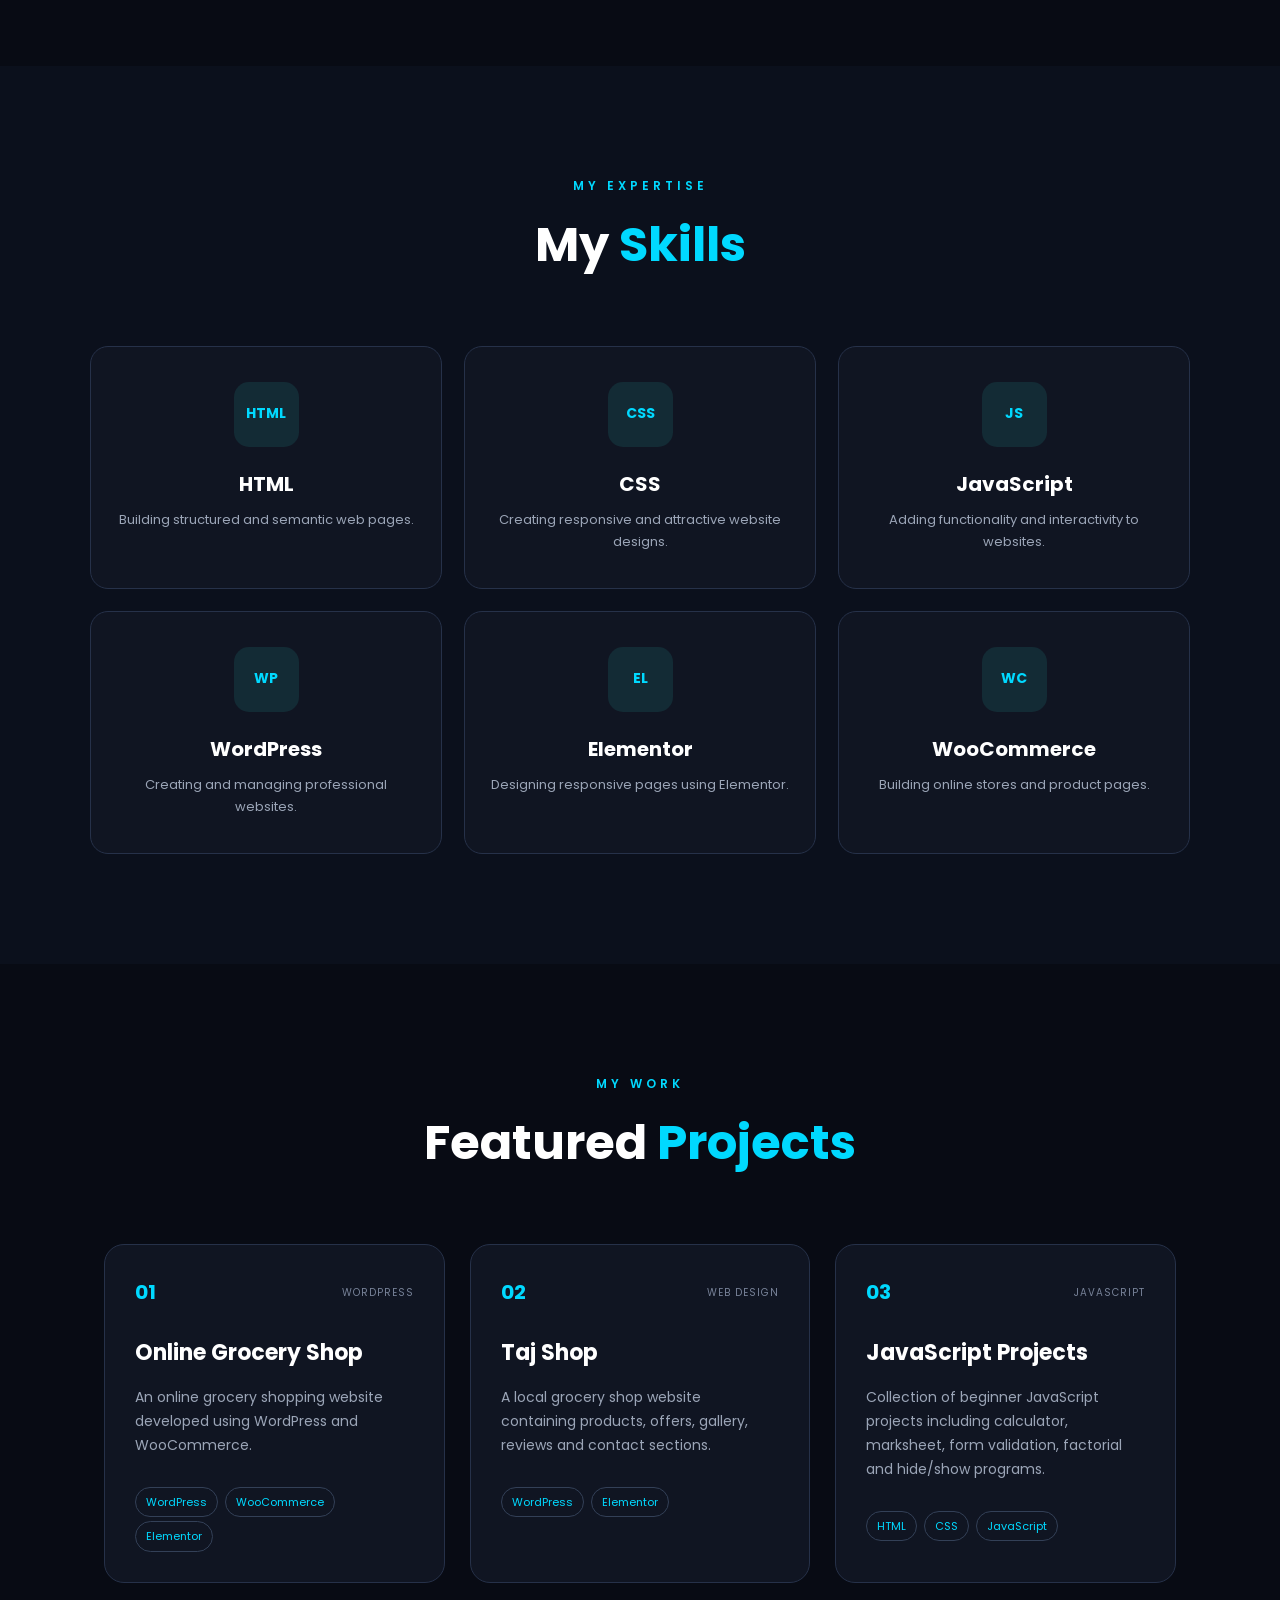
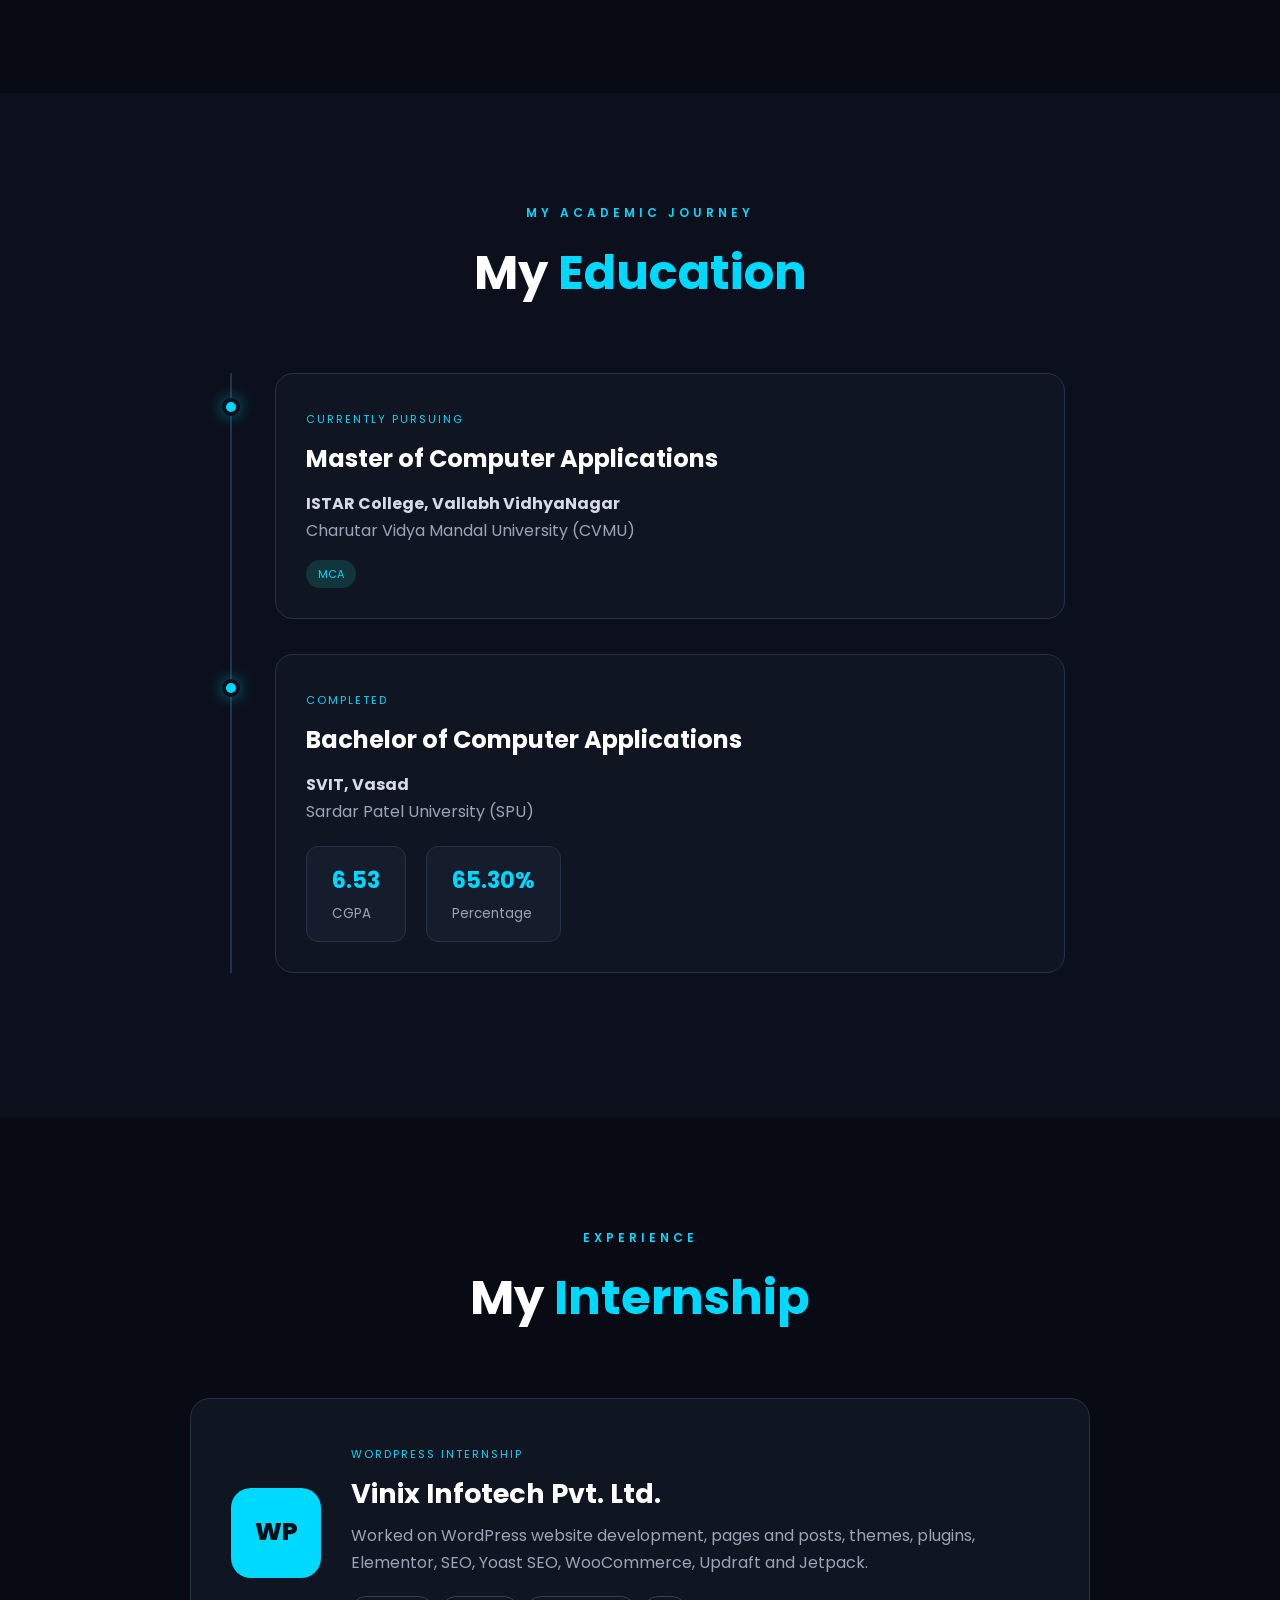
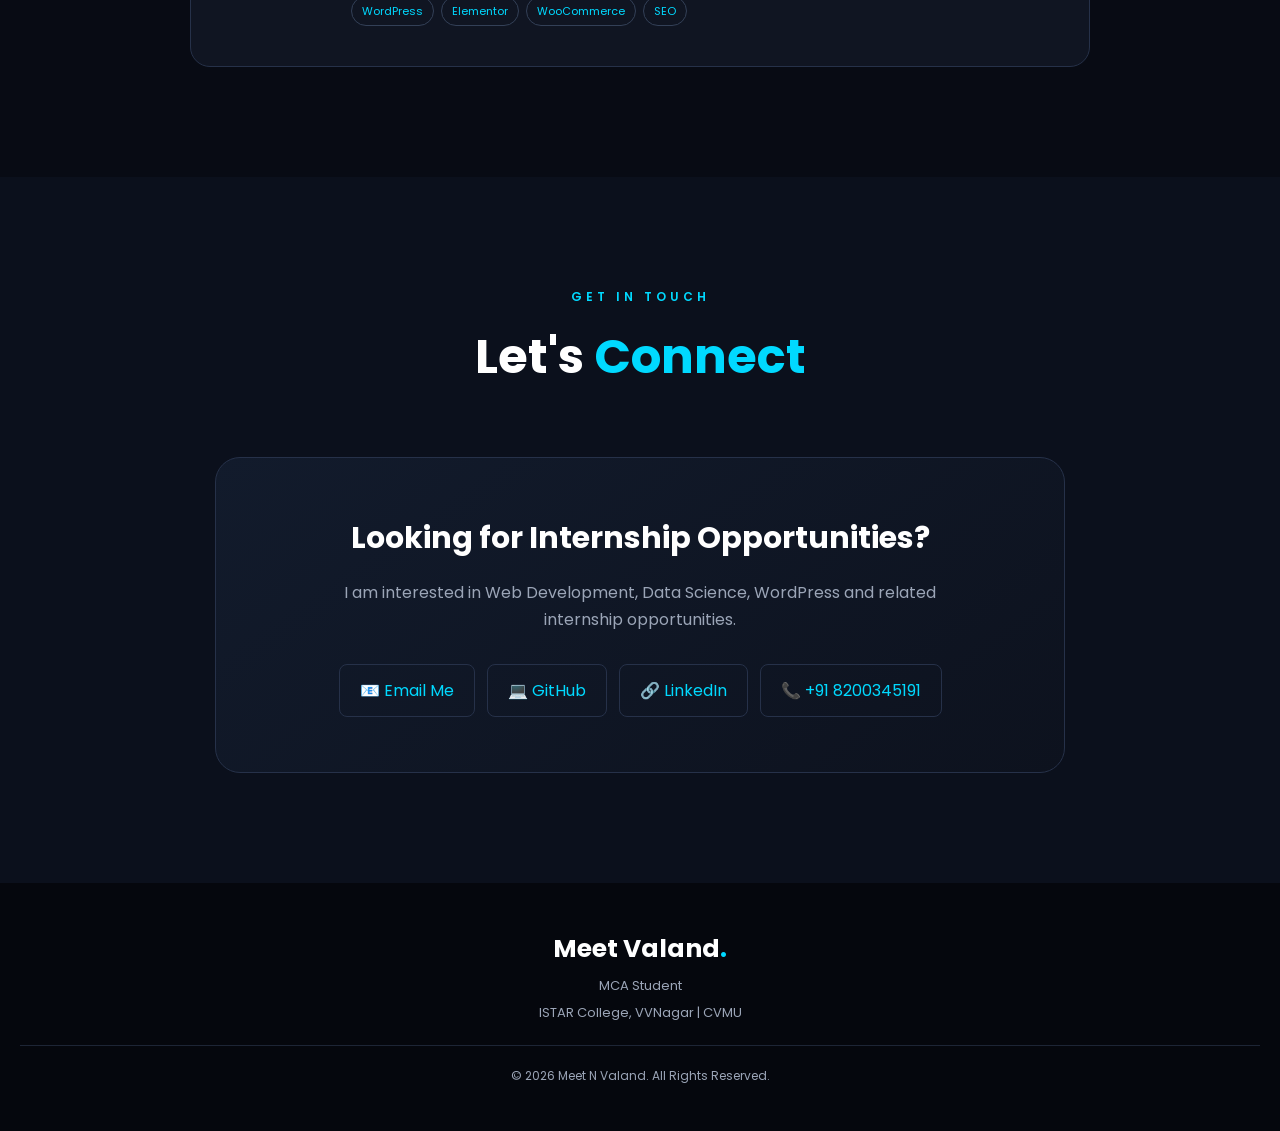
==== commit 187b44d2: "index.html" ====
--- a/index.html
+++ b/index.html
@@ -109,9 +109,12 @@
                         GitHub
                     </a>
 
-                    <a href="https://www.linkedin.com/in/meet-valand-714203391?utm_source=share_via&utm_content=profile&utm_medium=member_android"
-                        target="_blank">
+                    <a href="https://www.linkedin.com/in/meet-valand-714203391?utm_source=share_via&utm_content=profile&utm_medium=member_android" target="_blank">
                         LinkedIn
+                    </a>
+
+                    <a href="Meet Valand CV.pdf" target="_blank">
+                        FETCH CV
                     </a>
 
                 </div>
--- a/portfolio.css
+++ b/portfolio.css
@@ -8,17 +8,13 @@
     box-sizing: border-box;
 }
 
-
 html {
     scroll-behavior: smooth;
 }
 
-
 body {
     font-family: "Poppins", sans-serif;
-
     background: #080b14;
-
     color: #ffffff;
 
     line-height: 1.7;
@@ -32,19 +28,12 @@
 :root {
 
     --background: #080b14;
-
     --card: #101522;
-
     --card-light: #151c2d;
-
     --border: #263149;
-
     --text: #ffffff;
-
     --muted: #9ba5b7;
-
     --accent: #00d9ff;
-
     --accent-dark: #00aeca;
 
 }
@@ -55,73 +44,154 @@
 ========================= */
 
 .header {
-
     position: fixed;
-
     top: 0;
-
     left: 0;
-
     width: 100%;
-
     z-index: 999;
-
 }
 
 
 .navbar {
-
     width: 92%;
-
     max-width: 1200px;
-
     margin: 15px auto;
-
     padding: 16px 25px;
 
     display: flex;
-
     justify-content: space-between;
-
     align-items: center;
 
     background: rgba(16, 21, 34, 0.90);
 
     border: 1px solid var(--border);
-
     border-radius: 16px;
 
     backdrop-filter: blur(15px);
 
-}
-
+    position: relative;
+}
+
+
+/* LOGO */
 
 .logo {
-
     color: white;
-
     text-decoration: none;
-
     font-size: 28px;
-
     font-weight: 800;
-
-}
-
+}
 
 .logo span {
-
-    color: var(--accent);
-
-}
-
+    color: var(--accent);
+}
+
+
+/* =========================
+   HAMBURGER MENU
+========================= */
+
+.menu-toggle {
+
+    width: 48px;
+    height: 48px;
+
+    display: flex;
+    flex-direction: column;
+
+    justify-content: center;
+    align-items: center;
+
+    gap: 6px;
+
+    background: transparent;
+
+    border: 1px solid var(--border);
+    border-radius: 10px;
+
+    cursor: pointer;
+
+    transition: 0.3s;
+}
+
+.menu-toggle:hover {
+    border-color: var(--accent);
+    background: rgba(0, 217, 255, 0.08);
+}
+
+
+.menu-toggle span {
+
+    width: 25px;
+    height: 3px;
+
+    background: var(--accent);
+
+    border-radius: 5px;
+
+    transition: 0.3s;
+}
+
+
+/* HAMBURGER -> X */
+
+.menu-toggle.active span:nth-child(1) {
+    transform: rotate(45deg) translate(6px, 6px);
+}
+
+.menu-toggle.active span:nth-child(2) {
+    opacity: 0;
+}
+
+.menu-toggle.active span:nth-child(3) {
+    transform: rotate(-45deg) translate(6px, -6px);
+}
+
+
+/* =========================
+   NAV LINKS
+========================= */
 
 .nav-links {
 
+    position: absolute;
+
+    top: 82px;
+    right: 0;
+
+    width: 220px;
+
     display: flex;
-
-    gap: 25px;
-
+    flex-direction: column;
+
+    gap: 0;
+
+    background: rgba(16, 21, 34, 0.98);
+
+    border: 1px solid var(--border);
+    border-radius: 15px;
+
+    padding: 10px;
+
+    opacity: 0;
+    visibility: hidden;
+
+    transform: translateY(-10px);
+
+    transition: 0.3s;
+
+    box-shadow: 0 20px 50px rgba(0, 0, 0, 0.35);
+}
+
+
+/* MENU OPEN */
+
+.nav-links.active {
+
+    opacity: 1;
+    visibility: visible;
+
+    transform: translateY(0);
 }
 
 
@@ -132,11 +202,13 @@
     text-decoration: none;
 
     font-size: 14px;
-
     font-weight: 500;
 
+    padding: 12px 15px;
+
+    border-radius: 8px;
+
     transition: 0.3s;
-
 }
 
 
@@ -144,6 +216,9 @@
 
     color: var(--accent);
 
+    background: rgba(0, 217, 255, 0.08);
+
+    padding-left: 20px;
 }
 
 
@@ -156,18 +231,15 @@
     min-height: 100vh;
 
     display: flex;
-
     align-items: center;
 
     padding: 120px 5% 80px;
-
 }
 
 
 .hero-content {
 
     width: 100%;
-
     max-width: 1200px;
 
     margin: auto;
@@ -175,18 +247,14 @@
     display: flex;
 
     justify-content: space-between;
-
     align-items: center;
 
     gap: 50px;
-
 }
 
 
 .hero-text {
-
     max-width: 700px;
-
 }
 
 
@@ -199,7 +267,6 @@
     font-size: 13px;
 
     font-weight: 600;
-
 }
 
 
@@ -210,14 +277,11 @@
     line-height: 1.1;
 
     margin: 15px 0;
-
 }
 
 
 .hero h1 span {
-
-    color: var(--accent);
-
+    color: var(--accent);
 }
 
 
@@ -228,7 +292,6 @@
     font-size: clamp(22px, 3vw, 32px);
 
     font-weight: 500;
-
 }
 
 
@@ -241,14 +304,11 @@
     margin-top: 20px;
 
     font-size: 16px;
-
 }
 
 
 .hero-description strong {
-
     color: white;
-
 }
 
 
@@ -259,7 +319,6 @@
     gap: 15px;
 
     margin-top: 30px;
-
 }
 
 
@@ -276,7 +335,6 @@
     font-weight: 600;
 
     transition: 0.3s;
-
 }
 
 
@@ -285,7 +343,6 @@
     background: var(--accent);
 
     color: #061018;
-
 }
 
 
@@ -293,8 +350,8 @@
 
     transform: translateY(-4px);
 
-    box-shadow: 0 10px 30px rgba(0, 217, 255, 0.25);
-
+    box-shadow:
+        0 10px 30px rgba(0, 217, 255, 0.25);
 }
 
 
@@ -303,7 +360,6 @@
     color: var(--accent);
 
     border: 1px solid var(--accent);
-
 }
 
 
@@ -312,7 +368,6 @@
     background: var(--accent);
 
     color: #061018;
-
 }
 
 
@@ -323,7 +378,6 @@
     gap: 20px;
 
     margin-top: 25px;
-
 }
 
 
@@ -334,14 +388,11 @@
     text-decoration: none;
 
     font-size: 14px;
-
 }
 
 
 .social-links a:hover {
-
-    color: var(--accent);
-
+    color: var(--accent);
 }
 
 
@@ -350,9 +401,7 @@
 ========================= */
 
 .profile-area {
-
     animation: float 4s ease-in-out infinite;
-
 }
 
 
@@ -381,11 +430,12 @@
 
     text-align: center;
 
-    background: linear-gradient(
-        145deg,
-        #121a2b,
-        #0d121f
-    );
+    background:
+        linear-gradient(
+            145deg,
+            #121a2b,
+            #0d121f
+        );
 
     border: 1px solid var(--border);
 
@@ -393,14 +443,12 @@
 
     box-shadow:
         0 30px 80px rgba(0, 0, 0, 0.4);
-
 }
 
 
 .profile-circle {
 
     width: 160px;
-
     height: 160px;
 
     margin: auto;
@@ -408,7 +456,6 @@
     display: flex;
 
     align-items: center;
-
     justify-content: center;
 
     border-radius: 50%;
@@ -423,8 +470,8 @@
 
     border: 8px solid #172337;
 
-    box-shadow: 0 0 40px rgba(0, 217, 255, 0.25);
-
+    box-shadow:
+        0 0 40px rgba(0, 217, 255, 0.25);
 }
 
 
@@ -433,14 +480,11 @@
     font-size: 25px;
 
     margin-top: 20px;
-
 }
 
 
 .profile-card p {
-
     color: var(--muted);
-
 }
 
 
@@ -457,7 +501,6 @@
     color: var(--accent);
 
     font-size: 12px;
-
 }
 
 
@@ -466,7 +509,6 @@
     display: inline-block;
 
     width: 7px;
-
     height: 7px;
 
     margin-right: 5px;
@@ -474,7 +516,6 @@
     border-radius: 50%;
 
     background: #00ff88;
-
 }
 
 
@@ -489,7 +530,6 @@
     margin: auto;
 
     padding: 110px 5%;
-
 }
 
 
@@ -498,7 +538,6 @@
     max-width: none;
 
     background: #0b101c;
-
 }
 
 
@@ -507,7 +546,6 @@
     text-align: center;
 
     margin-bottom: 60px;
-
 }
 
 
@@ -520,7 +558,6 @@
     font-size: 12px;
 
     font-weight: 600;
-
 }
 
 
@@ -529,14 +566,11 @@
     font-size: 48px;
 
     margin-top: 8px;
-
 }
 
 
 .section-heading h2 span {
-
-    color: var(--accent);
-
+    color: var(--accent);
 }
 
 
@@ -553,7 +587,6 @@
     gap: 60px;
 
     align-items: center;
-
 }
 
 
@@ -562,7 +595,6 @@
     font-size: 30px;
 
     margin-bottom: 20px;
-
 }
 
 
@@ -571,14 +603,11 @@
     color: var(--muted);
 
     margin-bottom: 15px;
-
 }
 
 
 .about-content strong {
-
     color: white;
-
 }
 
 
@@ -589,7 +618,6 @@
     grid-template-columns: 1fr 1fr;
 
     gap: 18px;
-
 }
 
 
@@ -606,7 +634,6 @@
     border-radius: 16px;
 
     transition: 0.3s;
-
 }
 
 
@@ -615,7 +642,6 @@
     transform: translateY(-7px);
 
     border-color: var(--accent);
-
 }
 
 
@@ -624,7 +650,6 @@
     color: var(--accent);
 
     font-size: 28px;
-
 }
 
 
@@ -633,7 +658,6 @@
     color: var(--muted);
 
     font-size: 13px;
-
 }
 
 
@@ -652,7 +676,6 @@
     grid-template-columns: repeat(3, 1fr);
 
     gap: 22px;
-
 }
 
 
@@ -669,7 +692,6 @@
     text-align: center;
 
     transition: 0.3s;
-
 }
 
 
@@ -678,14 +700,12 @@
     transform: translateY(-8px);
 
     border-color: var(--accent);
-
 }
 
 
 .skill-icon {
 
     width: 65px;
-
     height: 65px;
 
     margin: auto auto 20px;
@@ -693,7 +713,6 @@
     display: flex;
 
     align-items: center;
-
     justify-content: center;
 
     border-radius: 15px;
@@ -705,14 +724,11 @@
     font-size: 14px;
 
     font-weight: 700;
-
 }
 
 
 .skill-card h3 {
-
     font-size: 20px;
-
 }
 
 
@@ -723,7 +739,6 @@
     font-size: 13px;
 
     margin-top: 8px;
-
 }
 
 
@@ -738,7 +753,6 @@
     grid-template-columns: repeat(3, 1fr);
 
     gap: 25px;
-
 }
 
 
@@ -753,7 +767,6 @@
     border-radius: 20px;
 
     transition: 0.3s;
-
 }
 
 
@@ -762,7 +775,6 @@
     transform: translateY(-10px);
 
     border-color: var(--accent);
-
 }
 
 
@@ -775,7 +787,6 @@
     align-items: center;
 
     margin-bottom: 25px;
-
 }
 
 
@@ -786,7 +797,6 @@
     font-size: 20px;
 
     font-weight: 700;
-
 }
 
 
@@ -797,7 +807,6 @@
     font-size: 10px;
 
     letter-spacing: 1px;
-
 }
 
 
@@ -806,7 +815,6 @@
     font-size: 22px;
 
     margin-bottom: 15px;
-
 }
 
 
@@ -815,14 +823,11 @@
     color: var(--muted);
 
     font-size: 14px;
-
 }
 
 
 .project-tags {
-
     margin-top: 25px;
-
 }
 
 
@@ -842,7 +847,6 @@
     color: var(--accent);
 
     font-size: 11px;
-
 }
 
 
@@ -857,7 +861,6 @@
     margin: auto;
 
     position: relative;
-
 }
 
 
@@ -868,7 +871,6 @@
     position: absolute;
 
     left: 15px;
-
     top: 0;
 
     width: 2px;
@@ -876,7 +878,6 @@
     height: 100%;
 
     background: #263149;
-
 }
 
 
@@ -887,7 +888,6 @@
     padding-left: 60px;
 
     margin-bottom: 35px;
-
 }
 
 
@@ -896,11 +896,9 @@
     position: absolute;
 
     left: 7px;
-
     top: 25px;
 
     width: 18px;
-
     height: 18px;
 
     border-radius: 50%;
@@ -909,8 +907,8 @@
 
     border: 4px solid #0b101c;
 
-    box-shadow: 0 0 15px rgba(0, 217, 255, 0.5);
-
+    box-shadow:
+        0 0 15px rgba(0, 217, 255, 0.5);
 }
 
 
@@ -923,7 +921,6 @@
     border: 1px solid var(--border);
 
     border-radius: 18px;
-
 }
 
 
@@ -934,7 +931,6 @@
     font-size: 11px;
 
     letter-spacing: 2px;
-
 }
 
 
@@ -943,7 +939,6 @@
     font-size: 24px;
 
     margin-top: 8px;
-
 }
 
 
@@ -954,14 +949,11 @@
     font-size: 16px;
 
     margin-top: 10px;
-
 }
 
 
 .timeline-content p {
-
     color: var(--muted);
-
 }
 
 
@@ -980,7 +972,6 @@
     border-radius: 20px;
 
     font-size: 11px;
-
 }
 
 
@@ -991,7 +982,6 @@
     gap: 20px;
 
     margin-top: 20px;
-
 }
 
 
@@ -1004,7 +994,6 @@
     border: 1px solid var(--border);
 
     border-radius: 12px;
-
 }
 
 
@@ -1015,14 +1004,11 @@
     color: var(--accent);
 
     font-size: 22px;
-
 }
 
 
 .result-box small {
-
     color: var(--muted);
-
 }
 
 
@@ -1049,7 +1035,6 @@
     border: 1px solid var(--border);
 
     border-radius: 20px;
-
 }
 
 
@@ -1062,7 +1047,6 @@
     display: flex;
 
     align-items: center;
-
     justify-content: center;
 
     background: var(--accent);
@@ -1074,7 +1058,6 @@
     font-size: 25px;
 
     font-weight: 800;
-
 }
 
 
@@ -1085,7 +1068,6 @@
     letter-spacing: 2px;
 
     font-size: 11px;
-
 }
 
 
@@ -1094,21 +1076,16 @@
     font-size: 27px;
 
     margin: 5px 0;
-
 }
 
 
 .internship-content p {
-
     color: var(--muted);
-
 }
 
 
 .internship-tags {
-
     margin-top: 15px;
-
 }
 
 
@@ -1126,23 +1103,21 @@
 
     text-align: center;
 
-    background: linear-gradient(
-        145deg,
-        #121b2c,
-        #0d121e
-    );
+    background:
+        linear-gradient(
+            145deg,
+            #121b2c,
+            #0d121e
+        );
 
     border: 1px solid var(--border);
 
     border-radius: 25px;
-
 }
 
 
 .contact-card h3 {
-
     font-size: 30px;
-
 }
 
 
@@ -1153,7 +1128,6 @@
     max-width: 600px;
 
     margin: 15px auto 30px;
-
 }
 
 
@@ -1166,7 +1140,6 @@
     flex-wrap: wrap;
 
     gap: 12px;
-
 }
 
 
@@ -1183,7 +1156,6 @@
     border-radius: 8px;
 
     transition: 0.3s;
-
 }
 
 
@@ -1192,7 +1164,6 @@
     background: var(--accent);
 
     color: #061018;
-
 }
 
 
@@ -1209,7 +1180,6 @@
     background: #05070d;
 
     color: var(--muted);
-
 }
 
 
@@ -1218,14 +1188,11 @@
     color: white;
 
     font-size: 25px;
-
 }
 
 
 footer h3 span {
-
-    color: var(--accent);
-
+    color: var(--accent);
 }
 
 
@@ -1234,7 +1201,6 @@
     font-size: 13px;
 
     margin: 5px;
-
 }
 
 
@@ -1247,7 +1213,6 @@
     border-top: 1px solid #1d2535;
 
     font-size: 12px;
-
 }
 
 
@@ -1258,38 +1223,21 @@
 @media (max-width: 900px) {
 
     .navbar {
+        padding: 14px 20px;
+    }
+
+
+    .hero {
+
+        padding-top: 150px;
+    }
+
+
+    .hero-content {
 
         flex-direction: column;
 
-        gap: 12px;
-
-    }
-
-
-    .nav-links {
-
-        flex-wrap: wrap;
-
-        justify-content: center;
-
-        gap: 12px;
-
-    }
-
-
-    .hero {
-
-        padding-top: 180px;
-
-    }
-
-
-    .hero-content {
-
-        flex-direction: column;
-
         text-align: center;
-
     }
 
 
@@ -1297,28 +1245,24 @@
     .social-links {
 
         justify-content: center;
-
     }
 
 
     .about-container {
 
         grid-template-columns: 1fr;
-
     }
 
 
     .skills-grid {
 
         grid-template-columns: 1fr 1fr;
-
     }
 
 
     .projects-grid {
 
         grid-template-columns: 1fr;
-
     }
 
 }
@@ -1326,59 +1270,78 @@
 
 @media (max-width: 600px) {
 
+    .navbar {
+        width: 94%;
+    }
+
+
+    .logo {
+        font-size: 23px;
+    }
+
+
+    .menu-toggle {
+
+        width: 44px;
+        height: 44px;
+    }
+
+
+    .nav-links {
+
+        top: 72px;
+
+        right: 0;
+
+        width: 200px;
+    }
+
+
     .section {
 
         padding: 80px 6%;
-
     }
 
 
     .section-heading h2 {
 
         font-size: 36px;
-
     }
 
 
     .hero h1 {
 
         font-size: 52px;
-
     }
 
 
     .hero h2 {
 
         font-size: 21px;
-
     }
 
 
     .hero-buttons {
 
         flex-direction: column;
-
     }
 
 
     .profile-card {
 
         width: 280px;
-
     }
 
 
     .skills-grid {
 
         grid-template-columns: 1fr;
-
     }
 
 
     .about-stats {
 
         grid-template-columns: 1fr 1fr;
-
     }
 
 
@@ -1387,21 +1350,18 @@
         flex-direction: column;
 
         text-align: center;
-
     }
 
 
     .result-box {
 
         flex-direction: column;
-
     }
 
 
     .timeline-item {
 
         padding-left: 45px;
-
-    }
-
-}+    }
+
+}
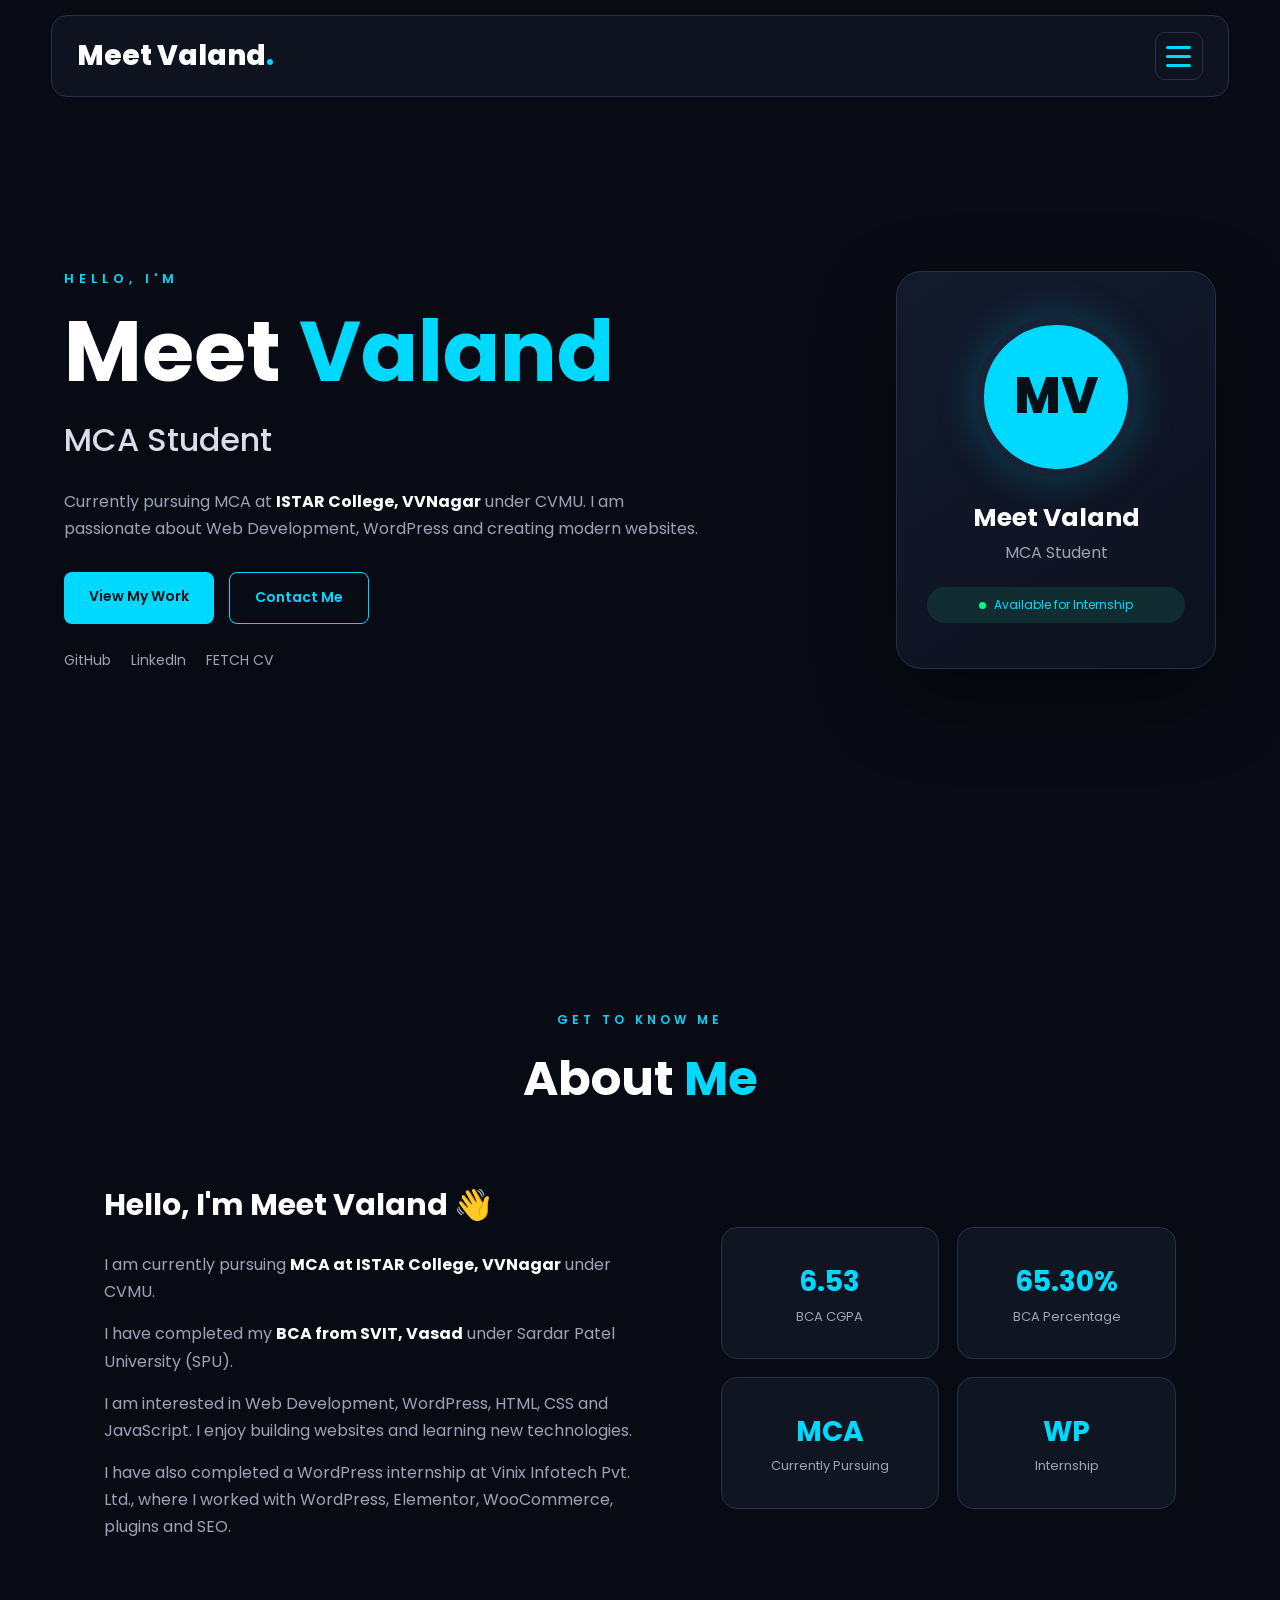
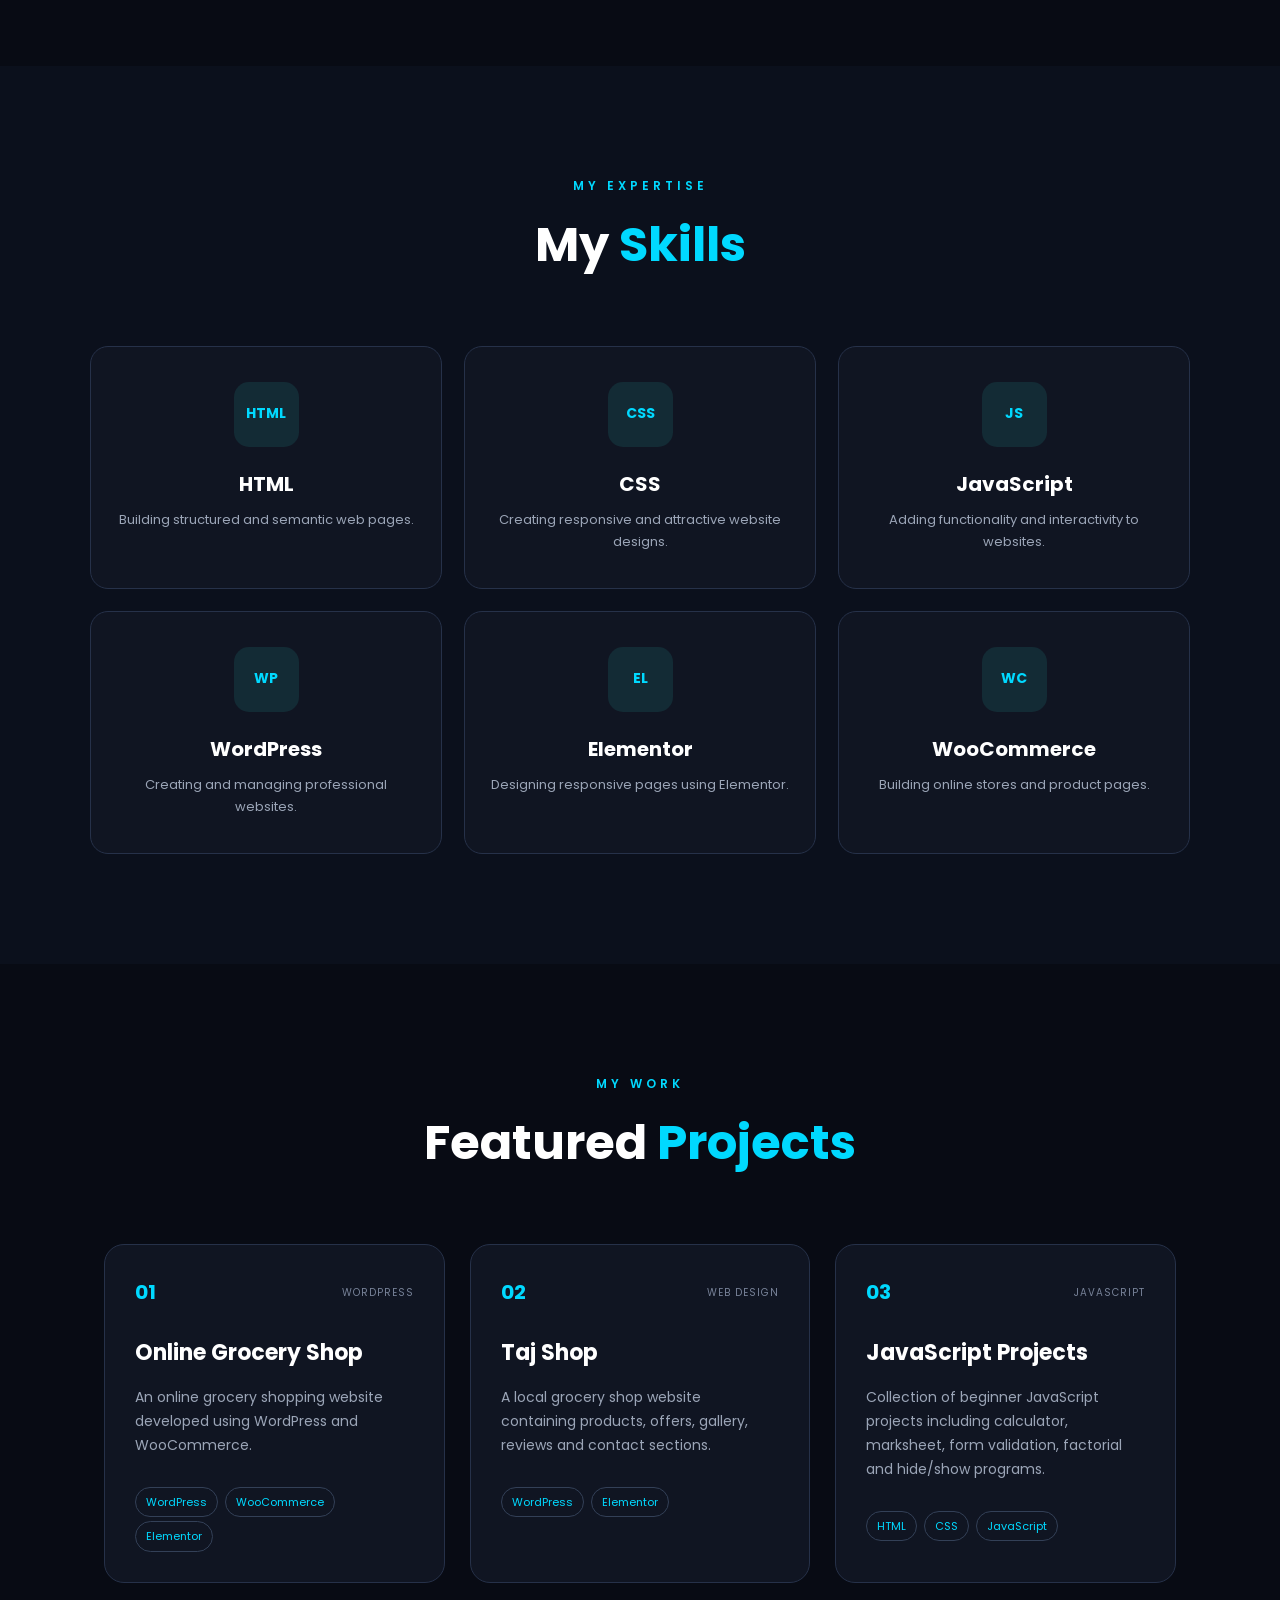
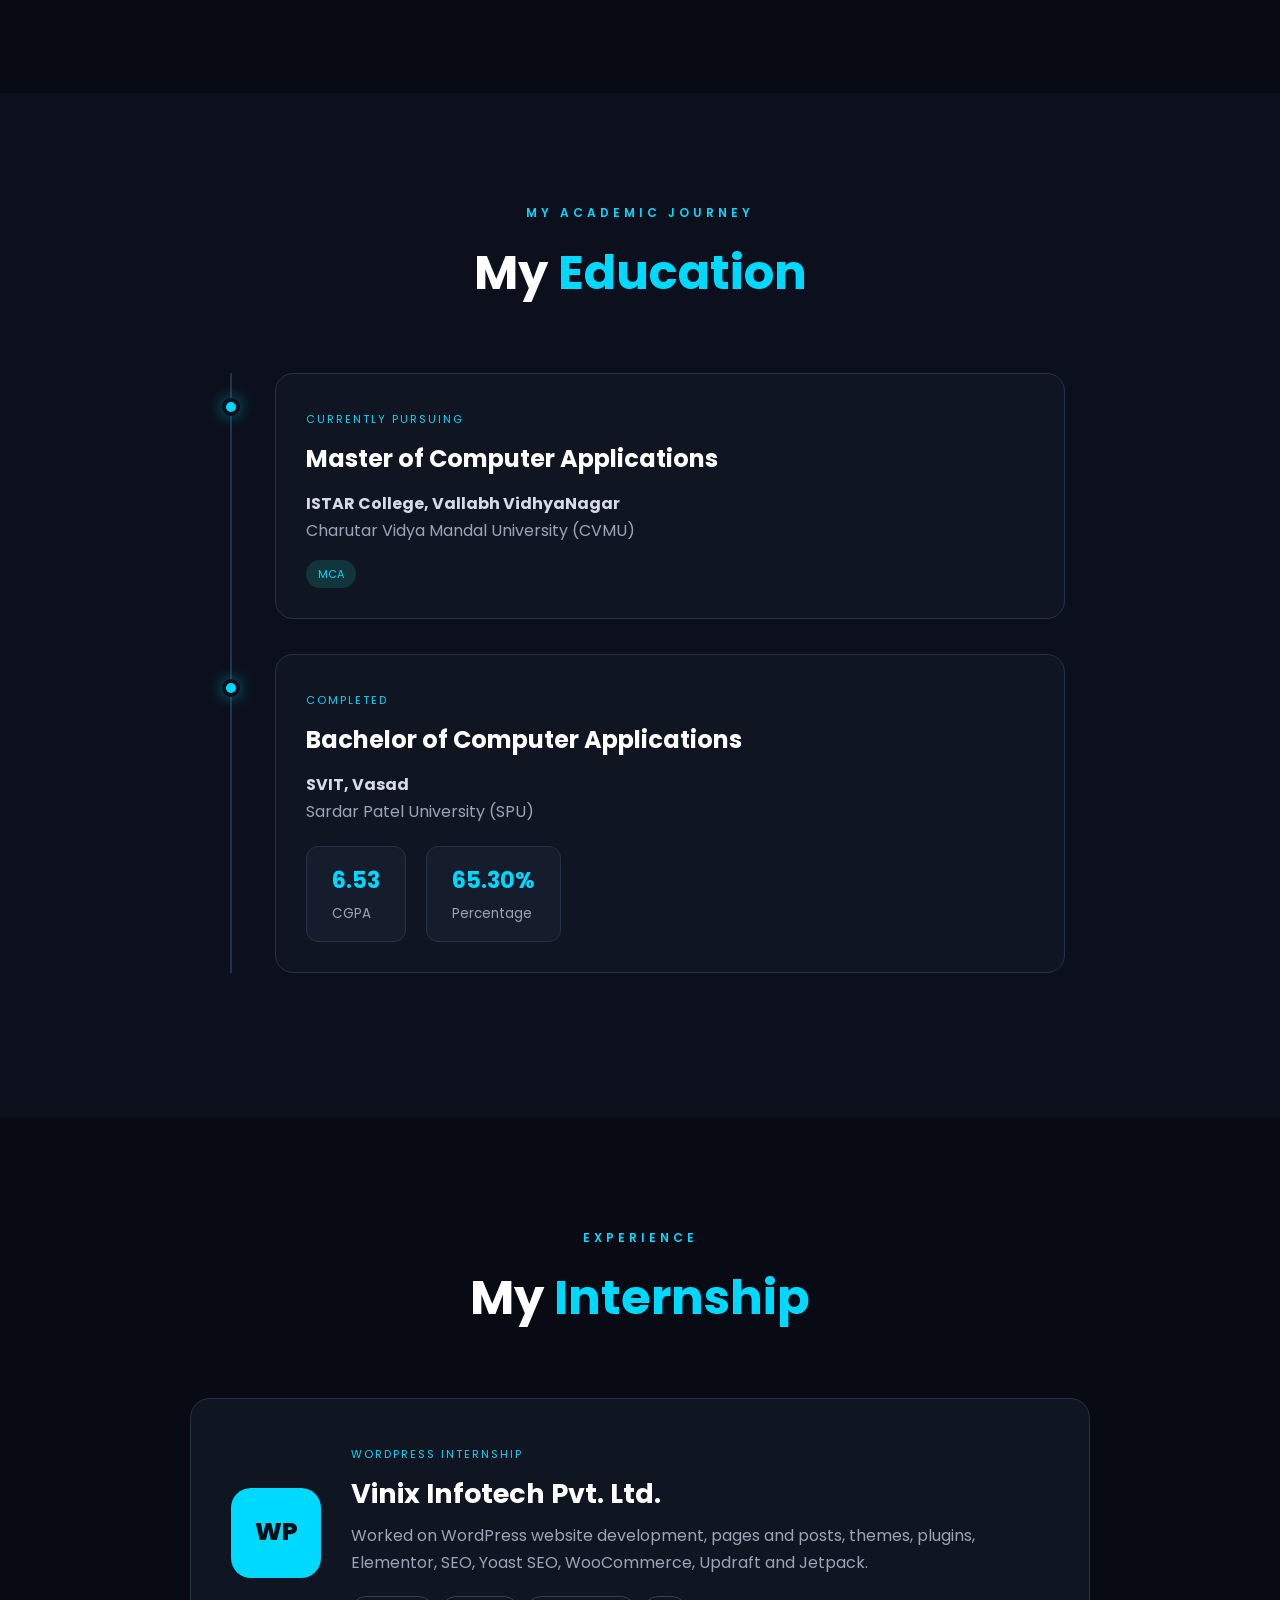
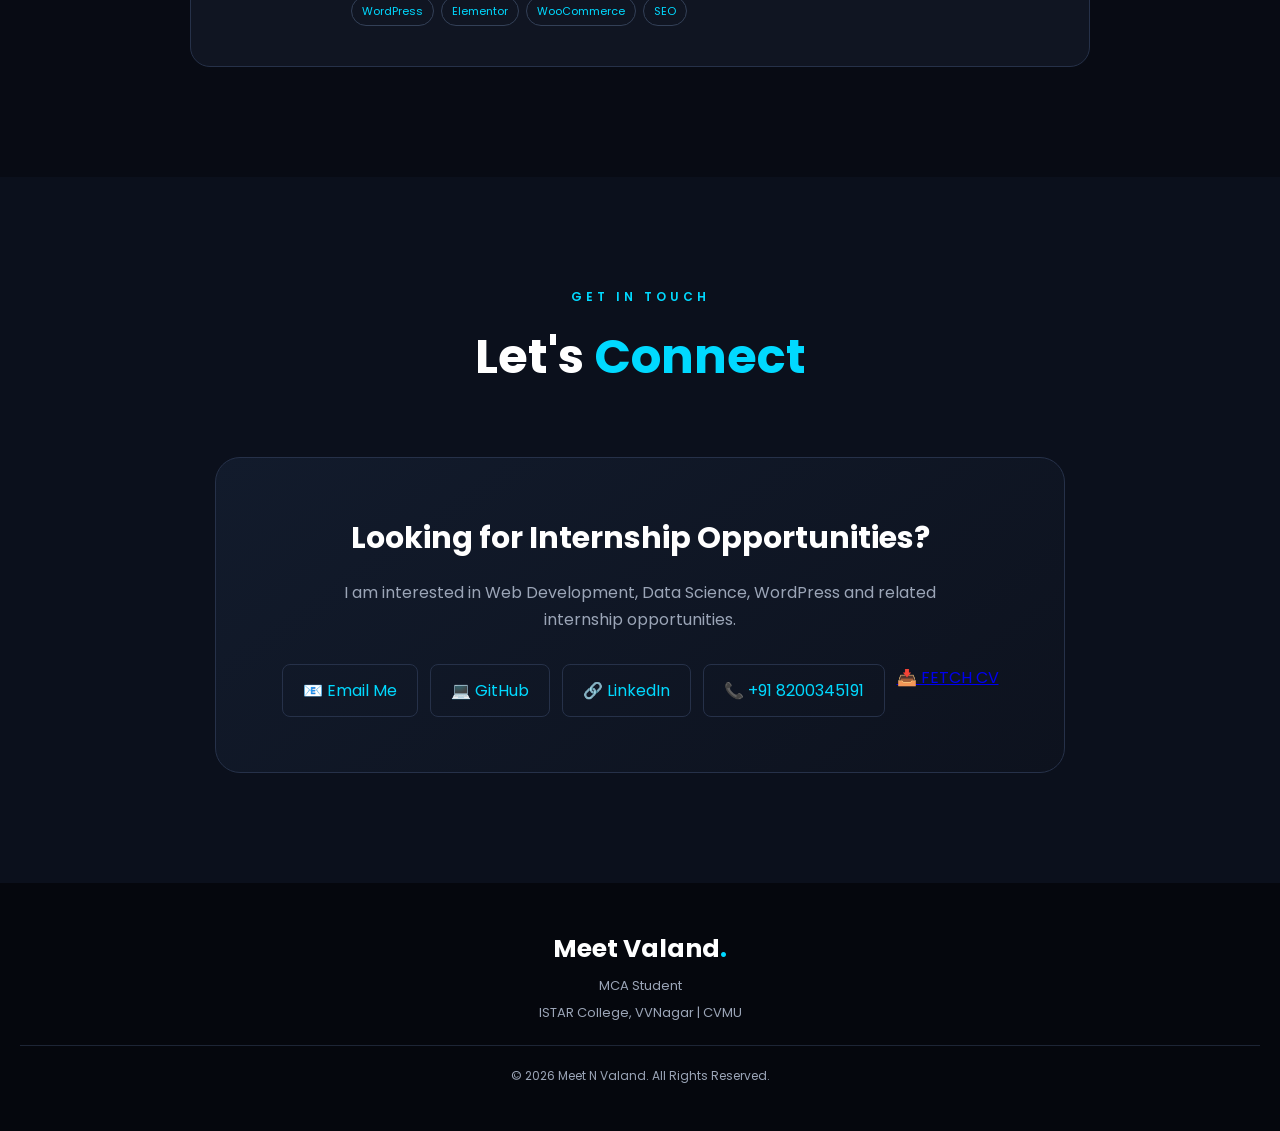
==== commit c26c0116: "index.html" ====
--- a/index.html
+++ b/index.html
@@ -704,6 +704,12 @@
                     📞 +91 8200345191
                 </a>
 
+                <!-- My Resume -->
+                
+                <a href="Meet Valand CV.pdf" target="_blank">
+                        📥 FETCH CV
+                </a>
+
             </div>
 
         </div>
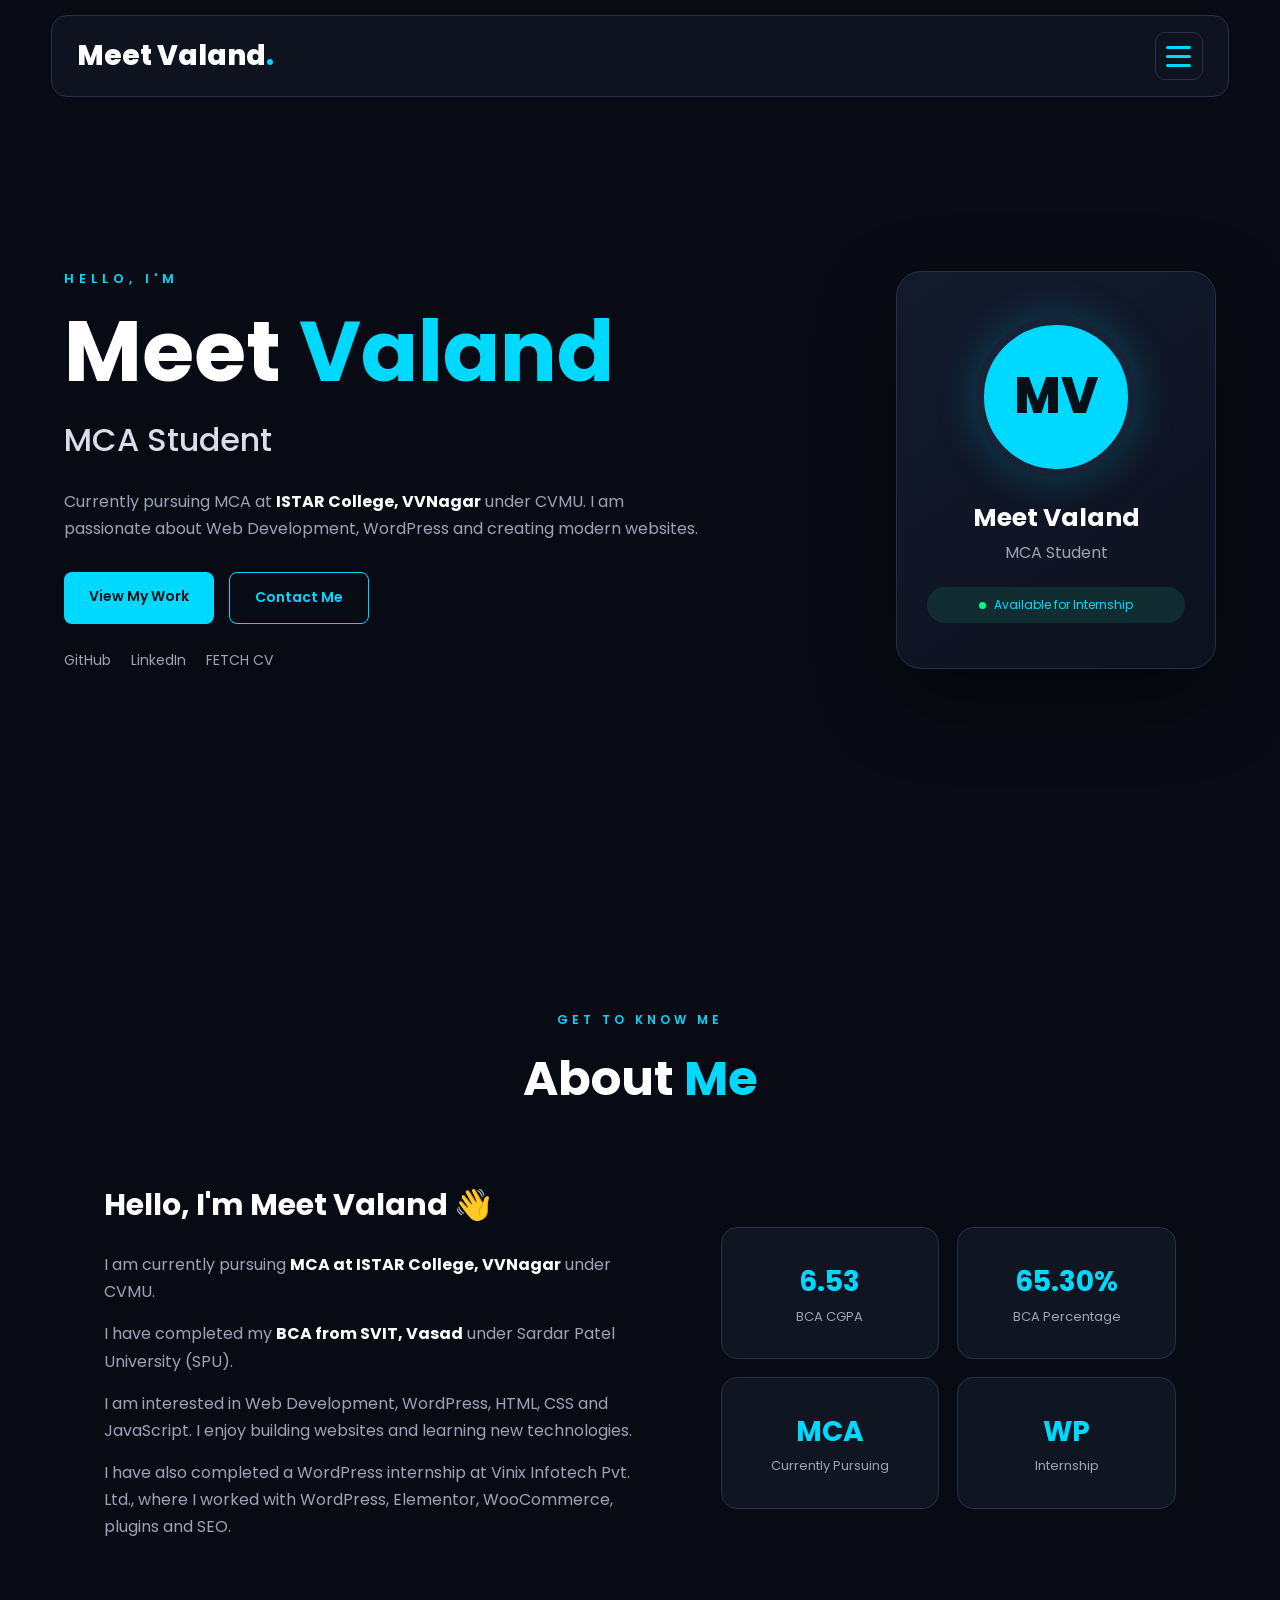
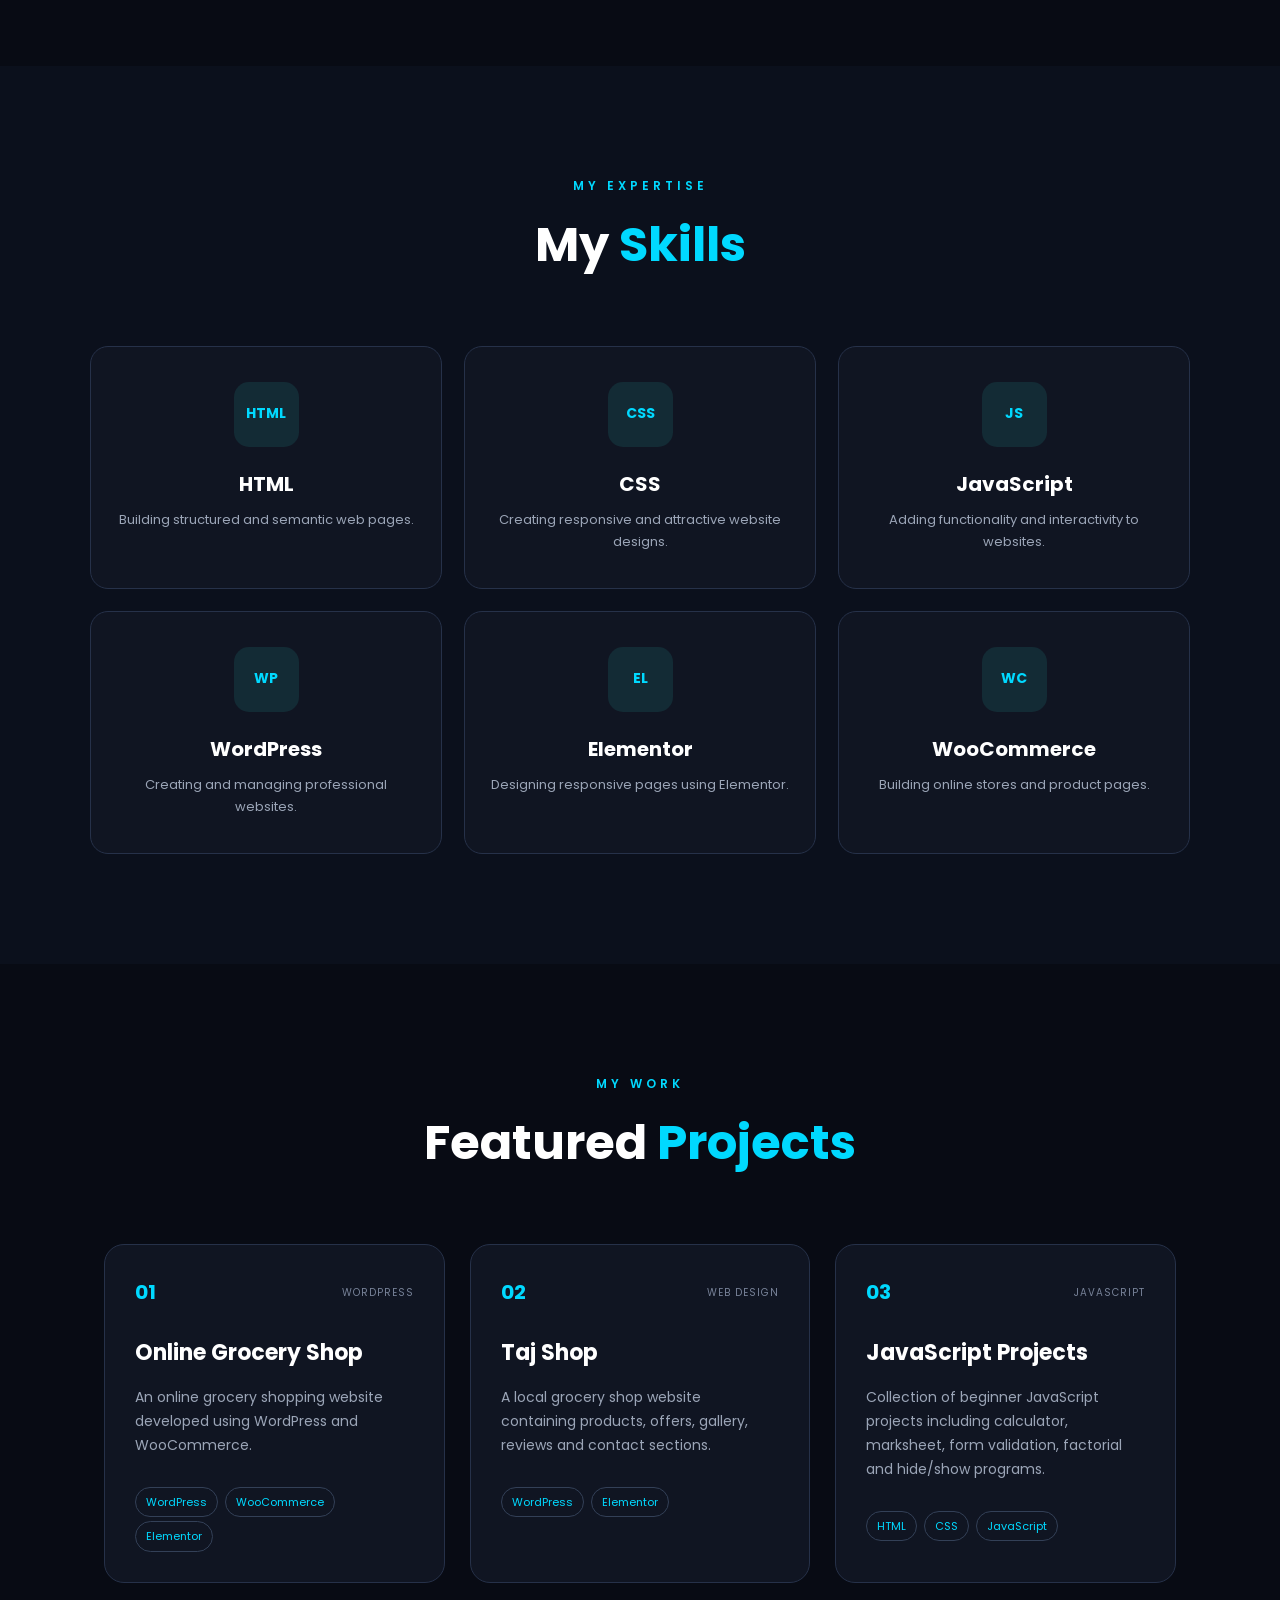
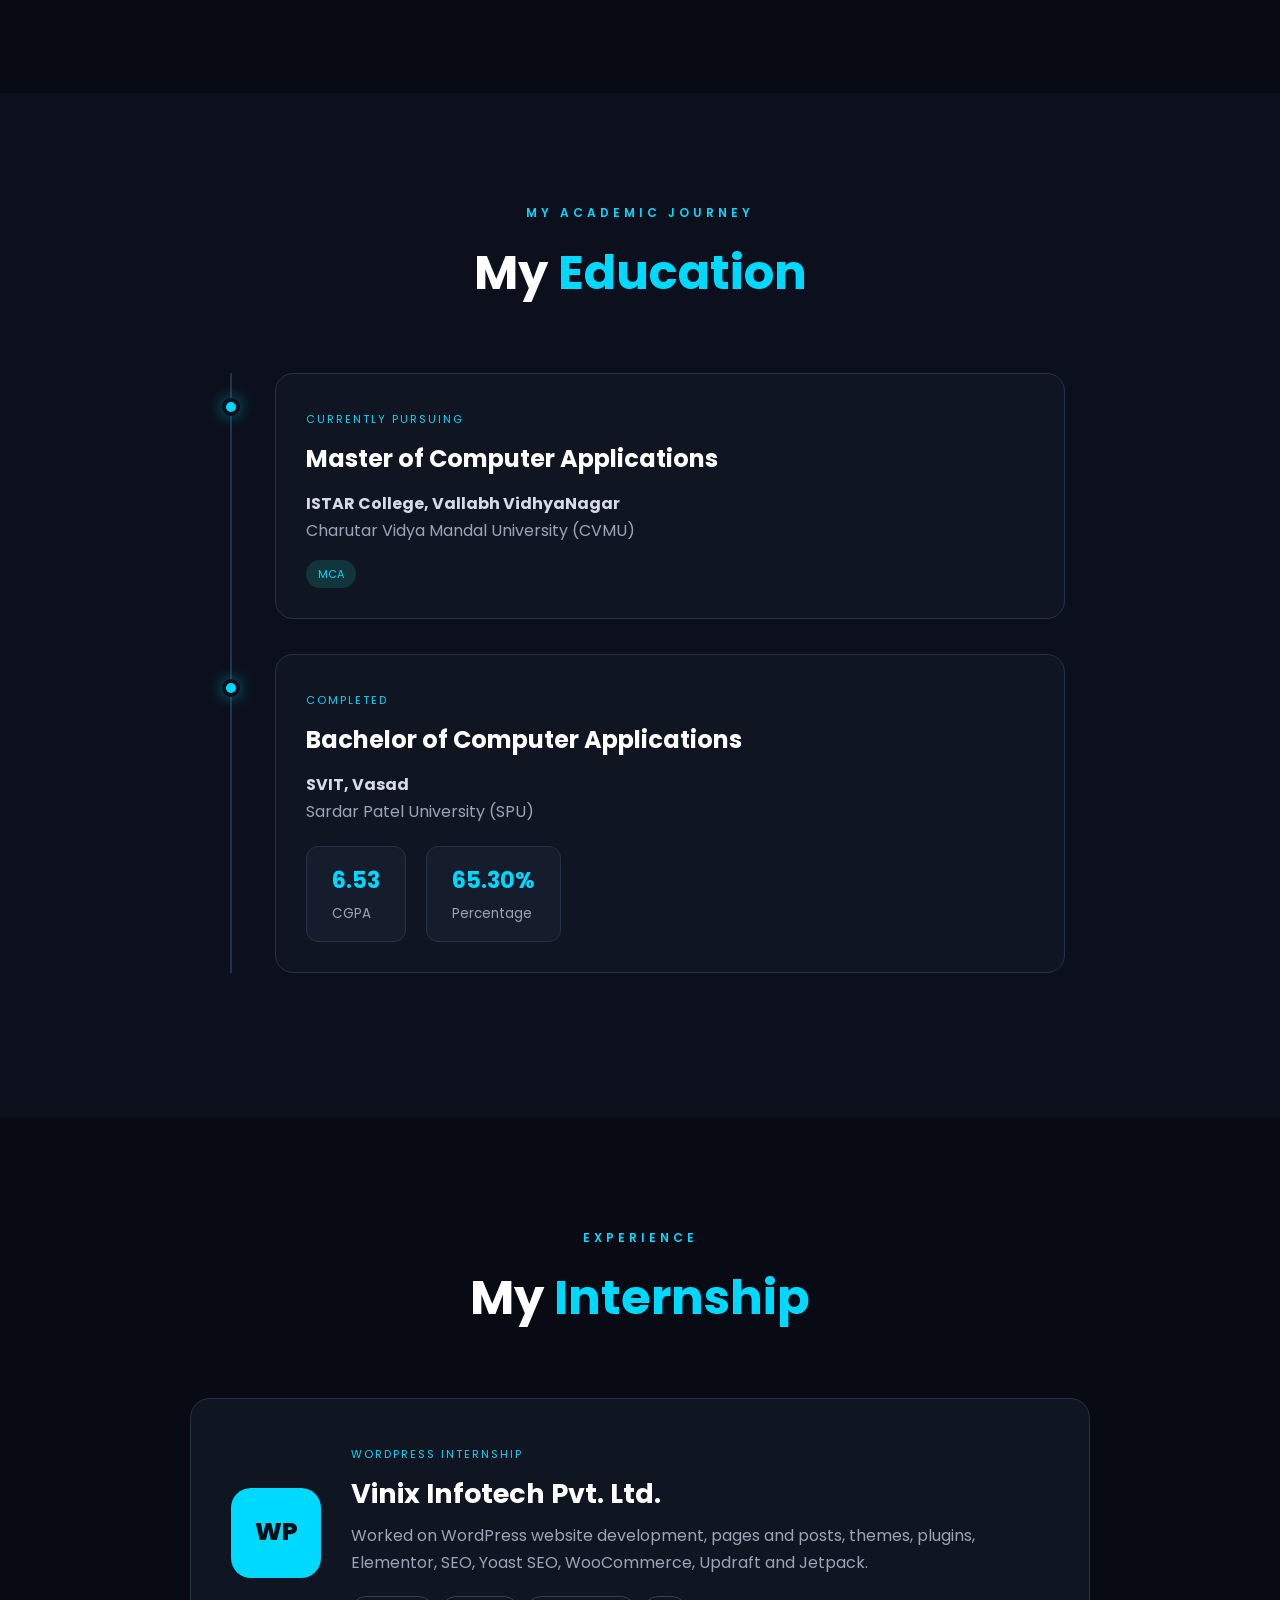
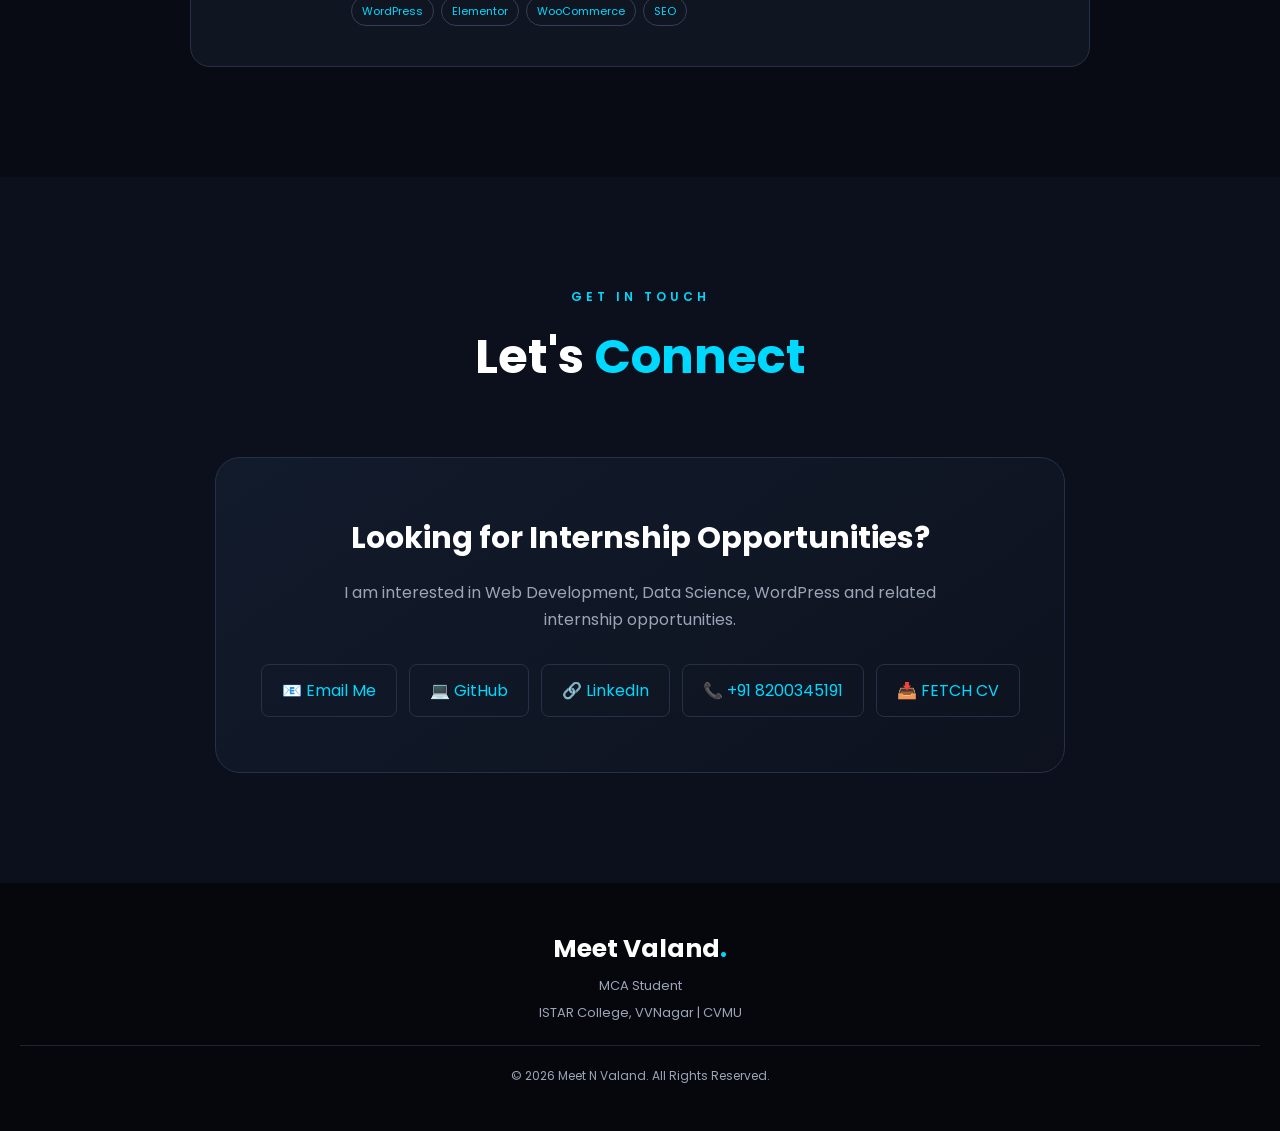
==== commit 0446acaf: "index.html" ====
--- a/index.html
+++ b/index.html
@@ -706,7 +706,7 @@
 
                 <!-- My Resume -->
                 
-                <a href="Meet Valand CV.pdf" target="_blank">
+                <a href="Meet Valand CV.pdf" target="_blank" class="contact-btn">
                         📥 FETCH CV
                 </a>
 
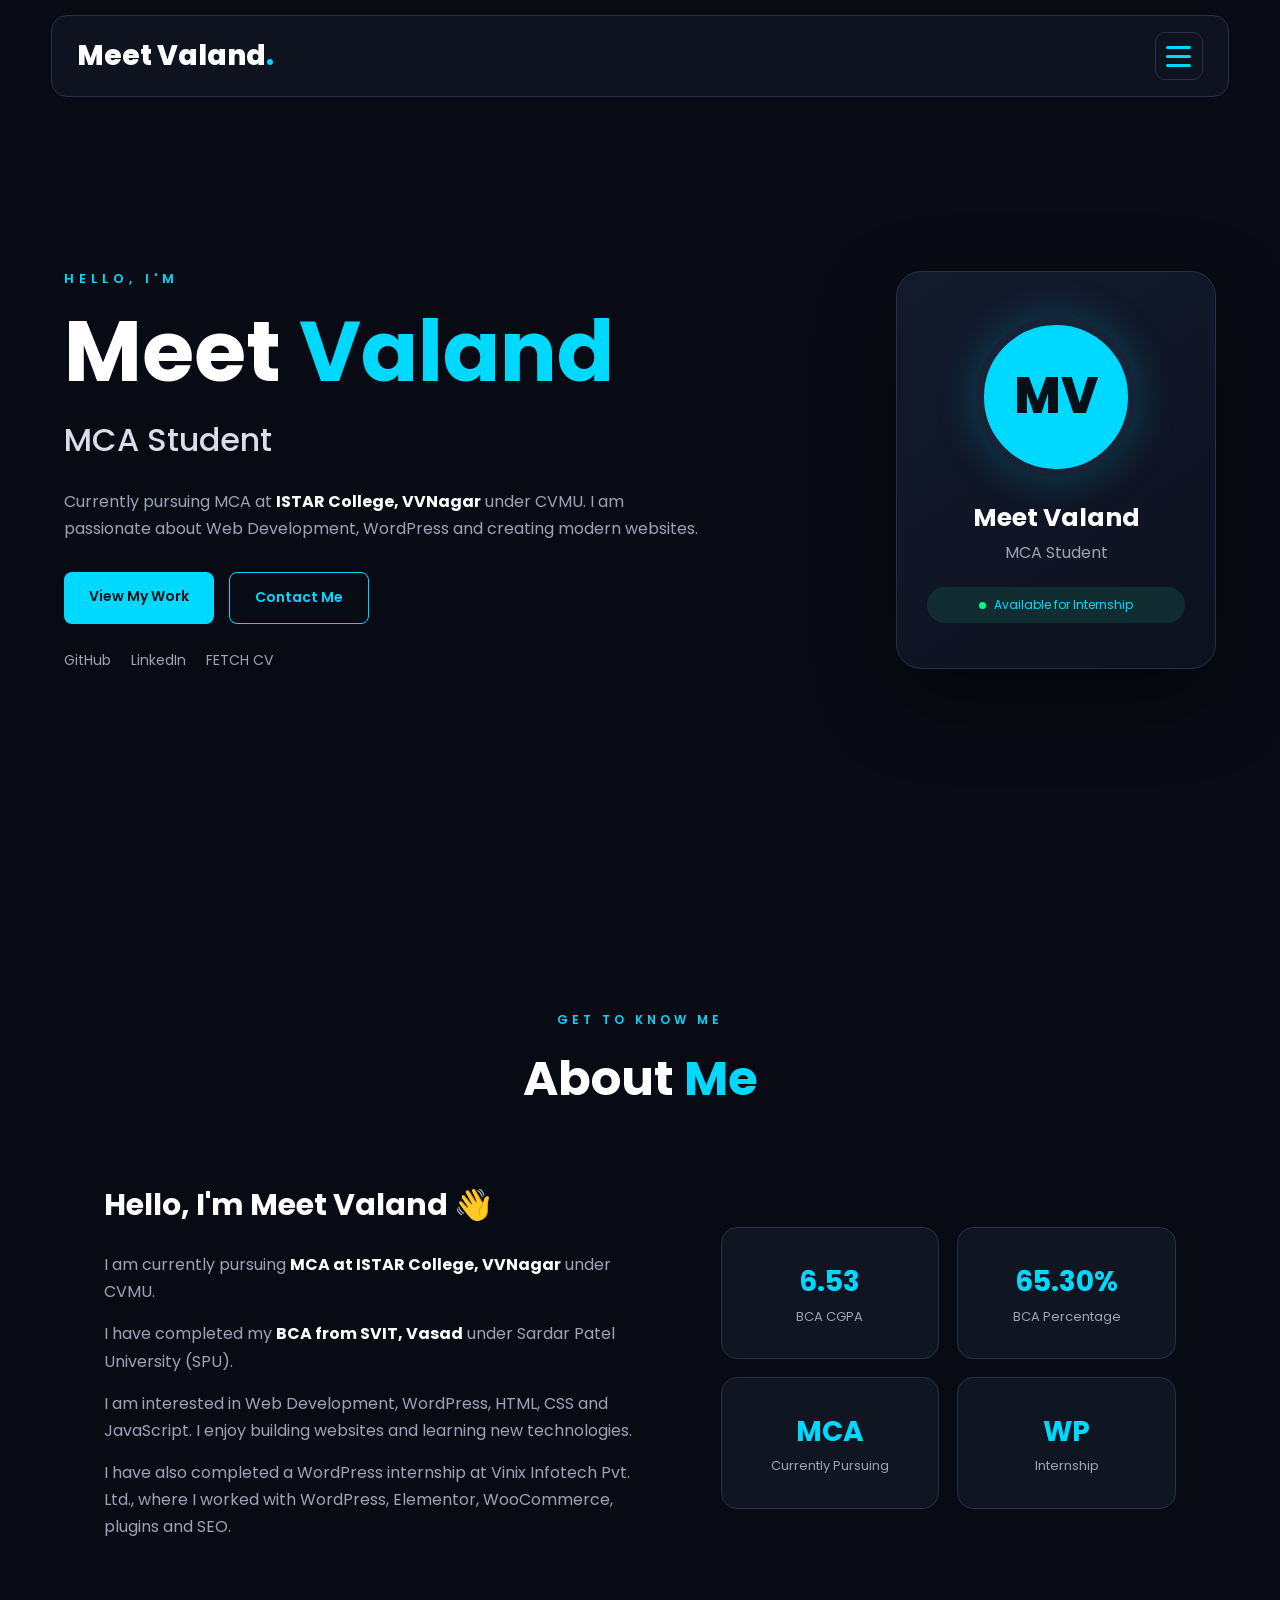
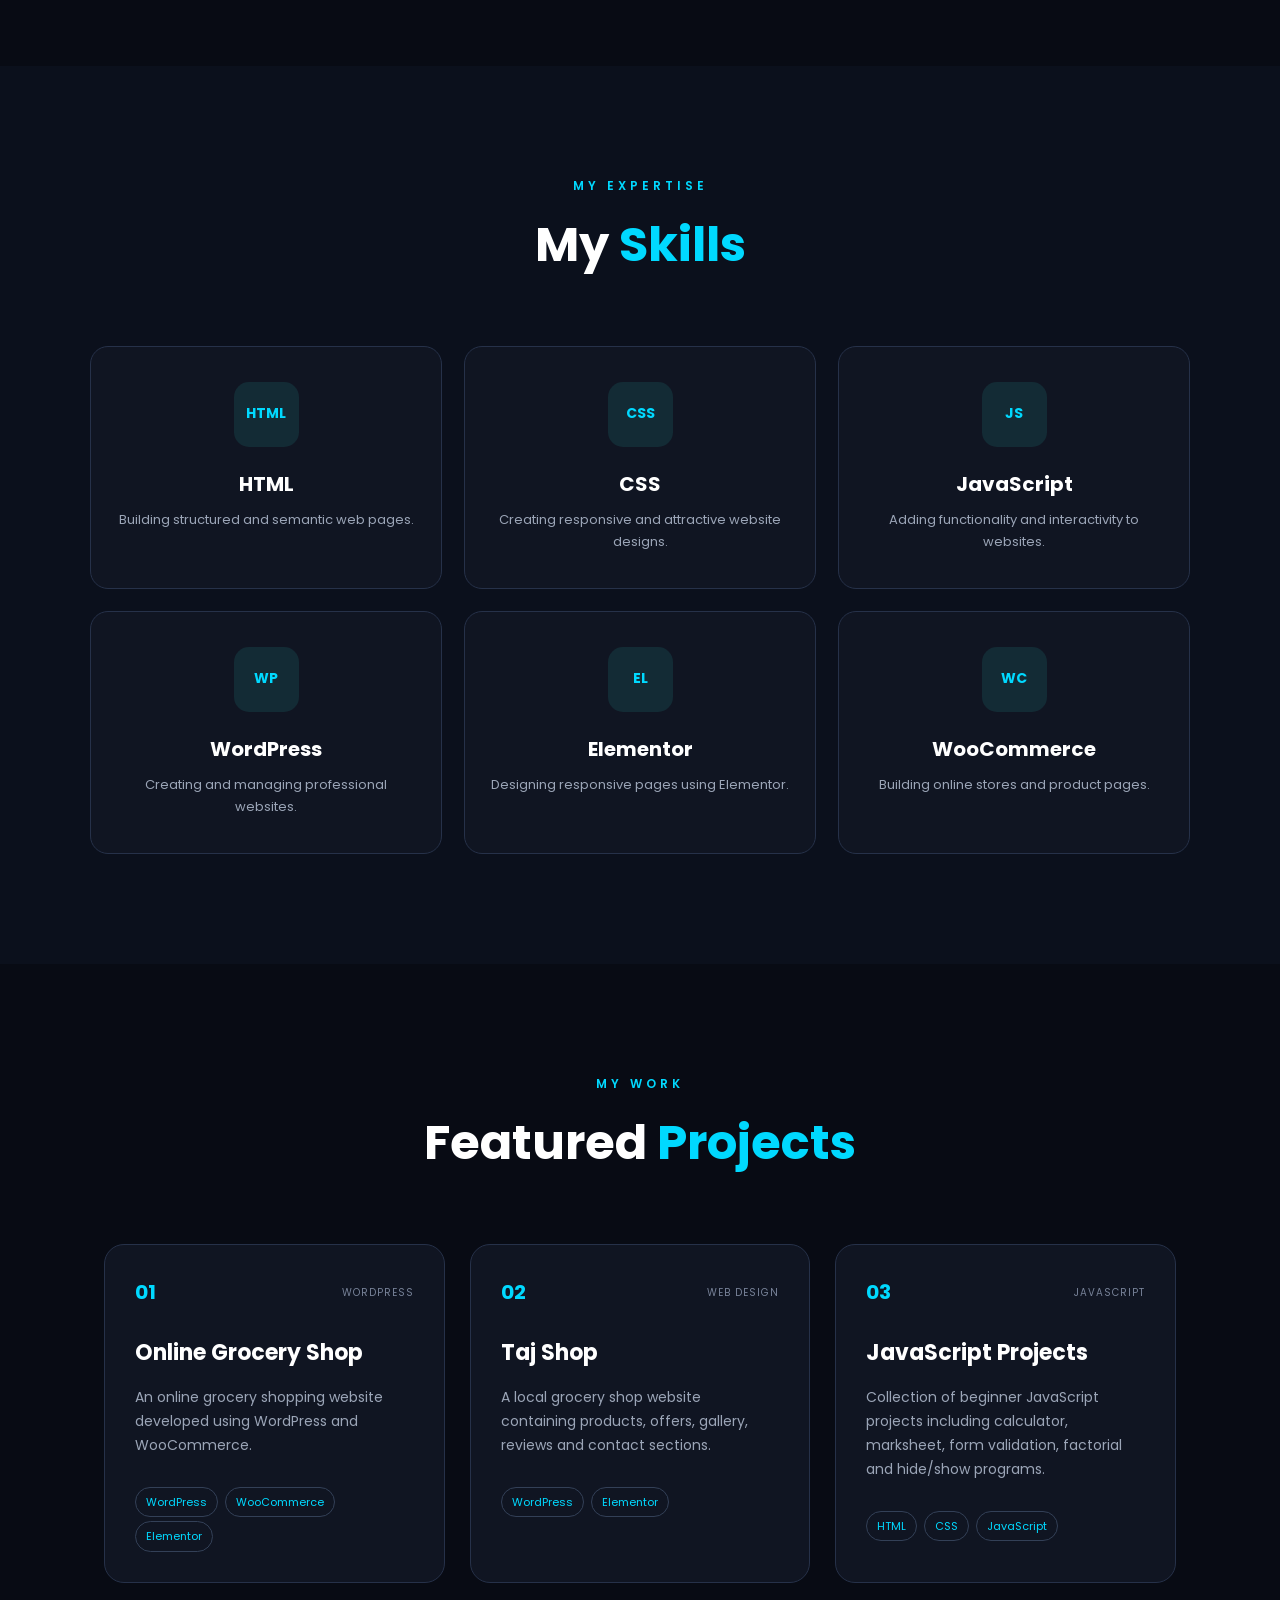
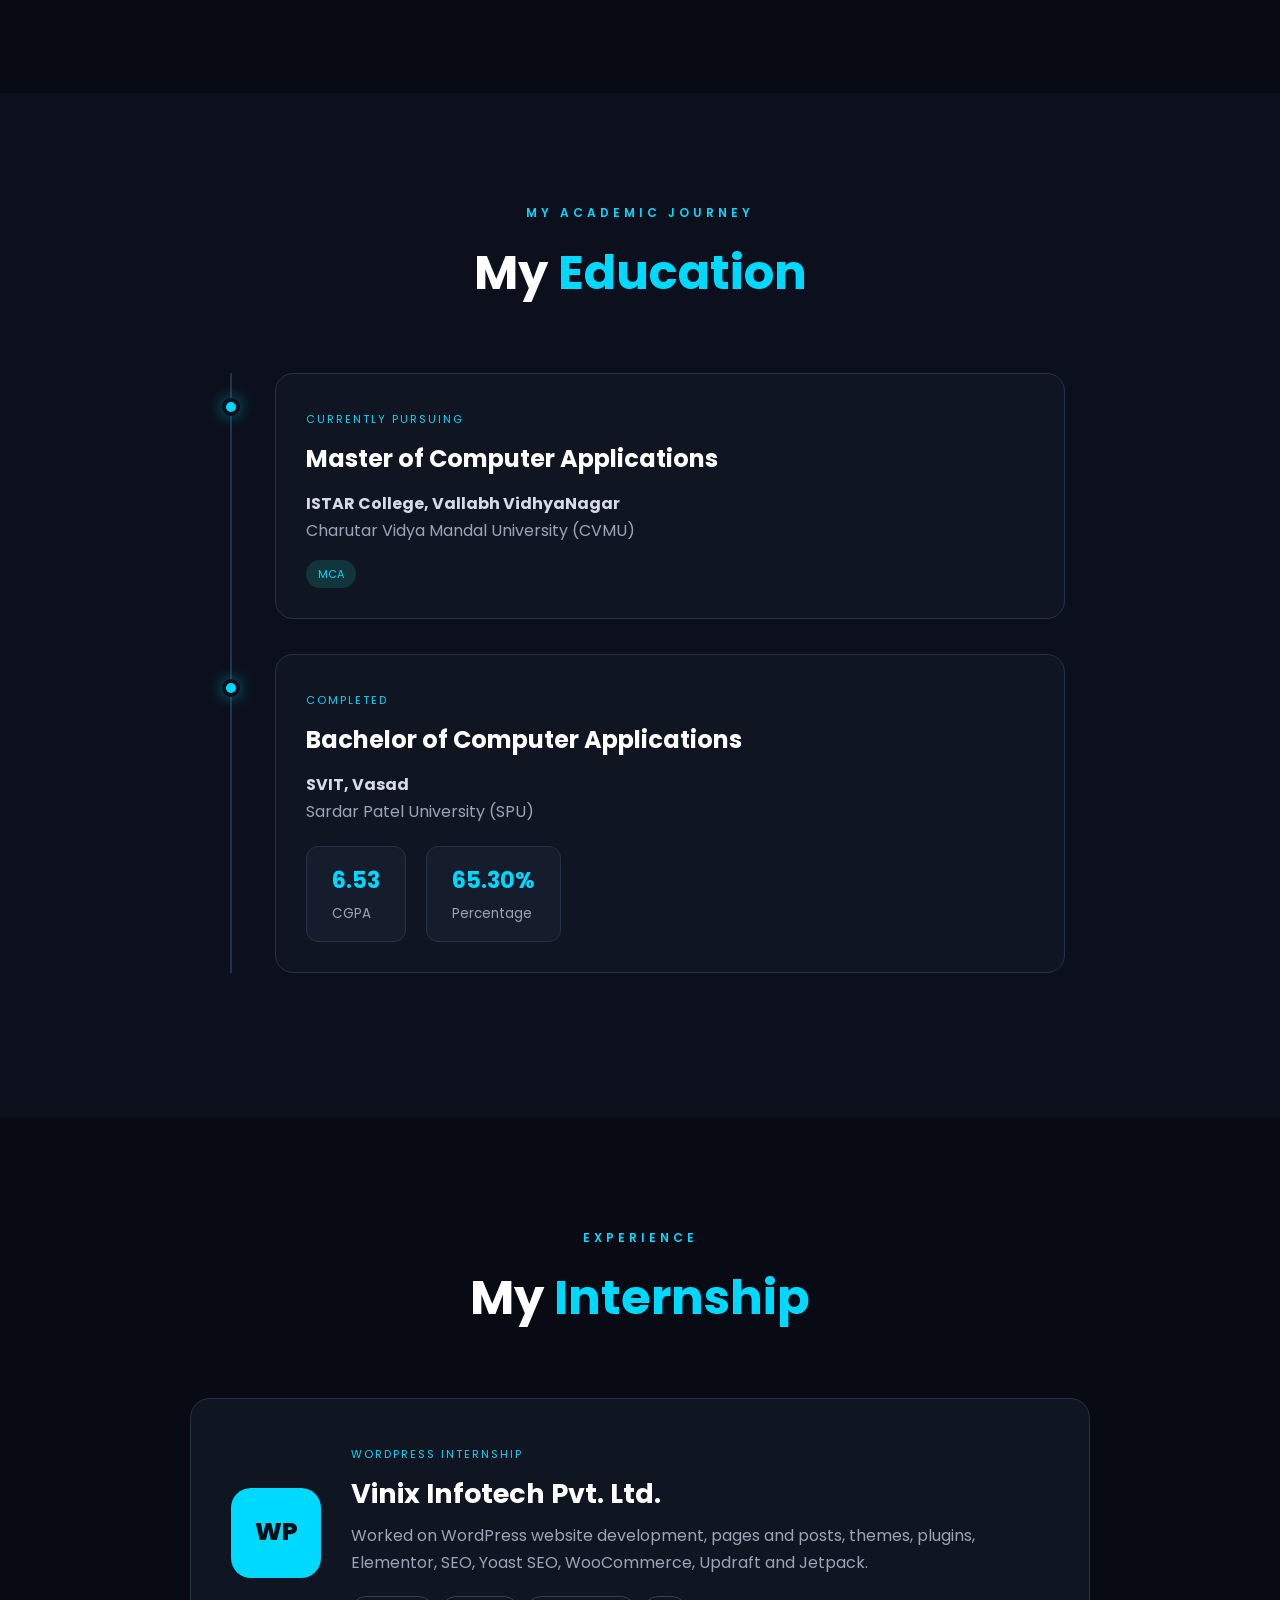
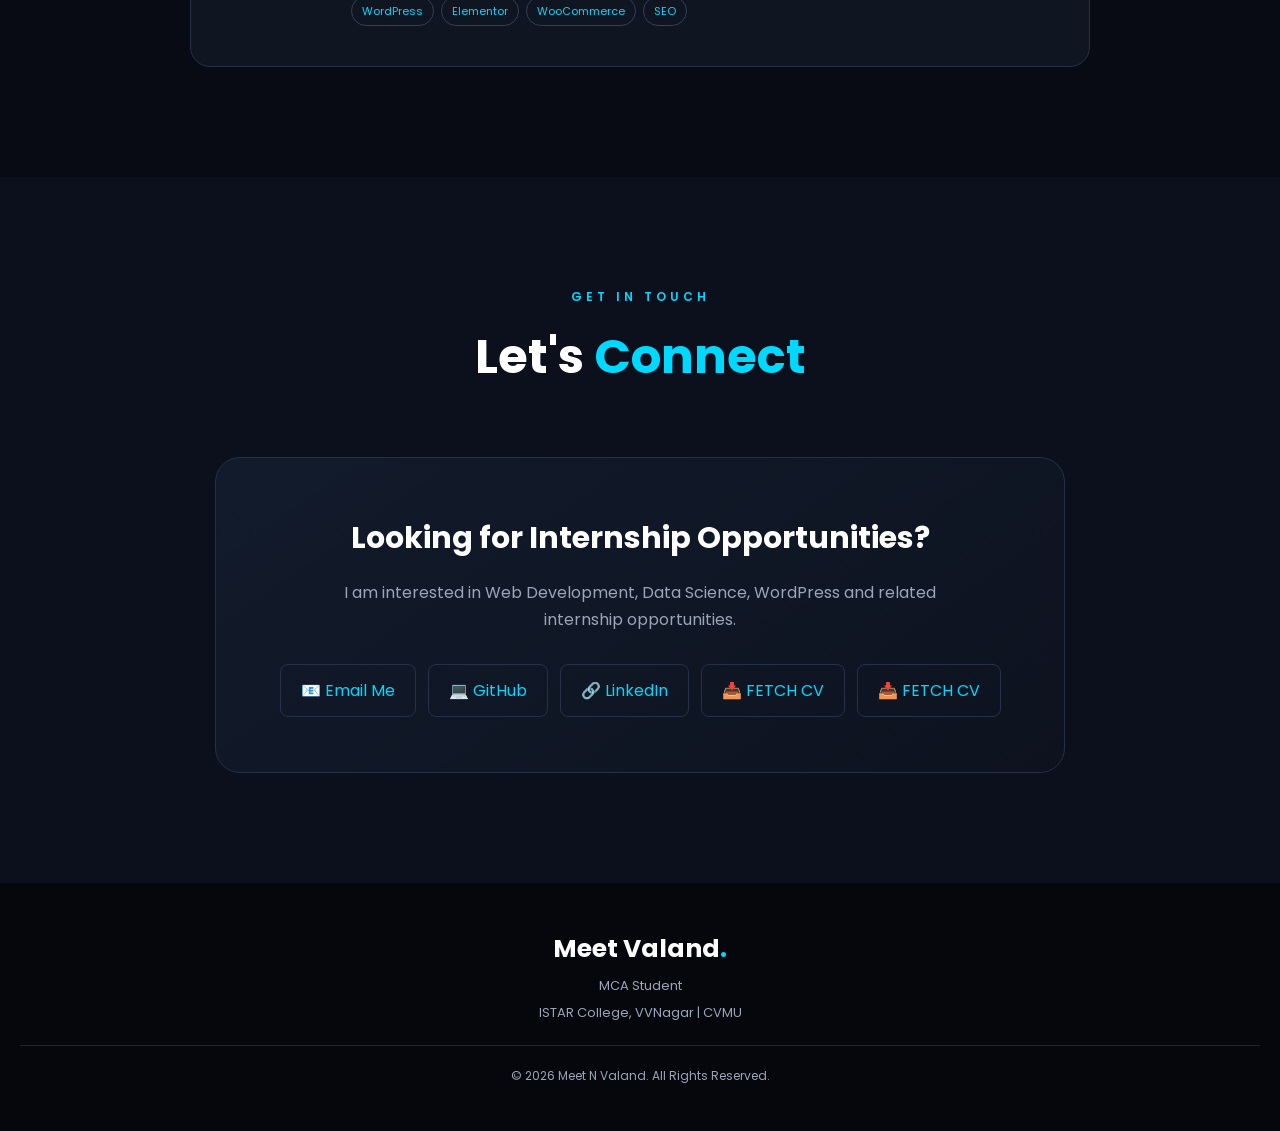
==== commit 73923751: "index.html" ====
--- a/index.html
+++ b/index.html
@@ -700,8 +700,9 @@
 
                 <!-- PHONE -->
 
-                <a href="tel:+918200345191" class="contact-btn">
-                    📞 +91 8200345191
+                <!-- <a href="tel:+918200345191" class="contact-btn"> -->
+                <a href="Meet Valand CV.pdf" class="contact-btn">
+                    <!-- 📞 +91 8200345191 -->   📥 FETCH CV
                 </a>
 
                 <!-- My Resume -->
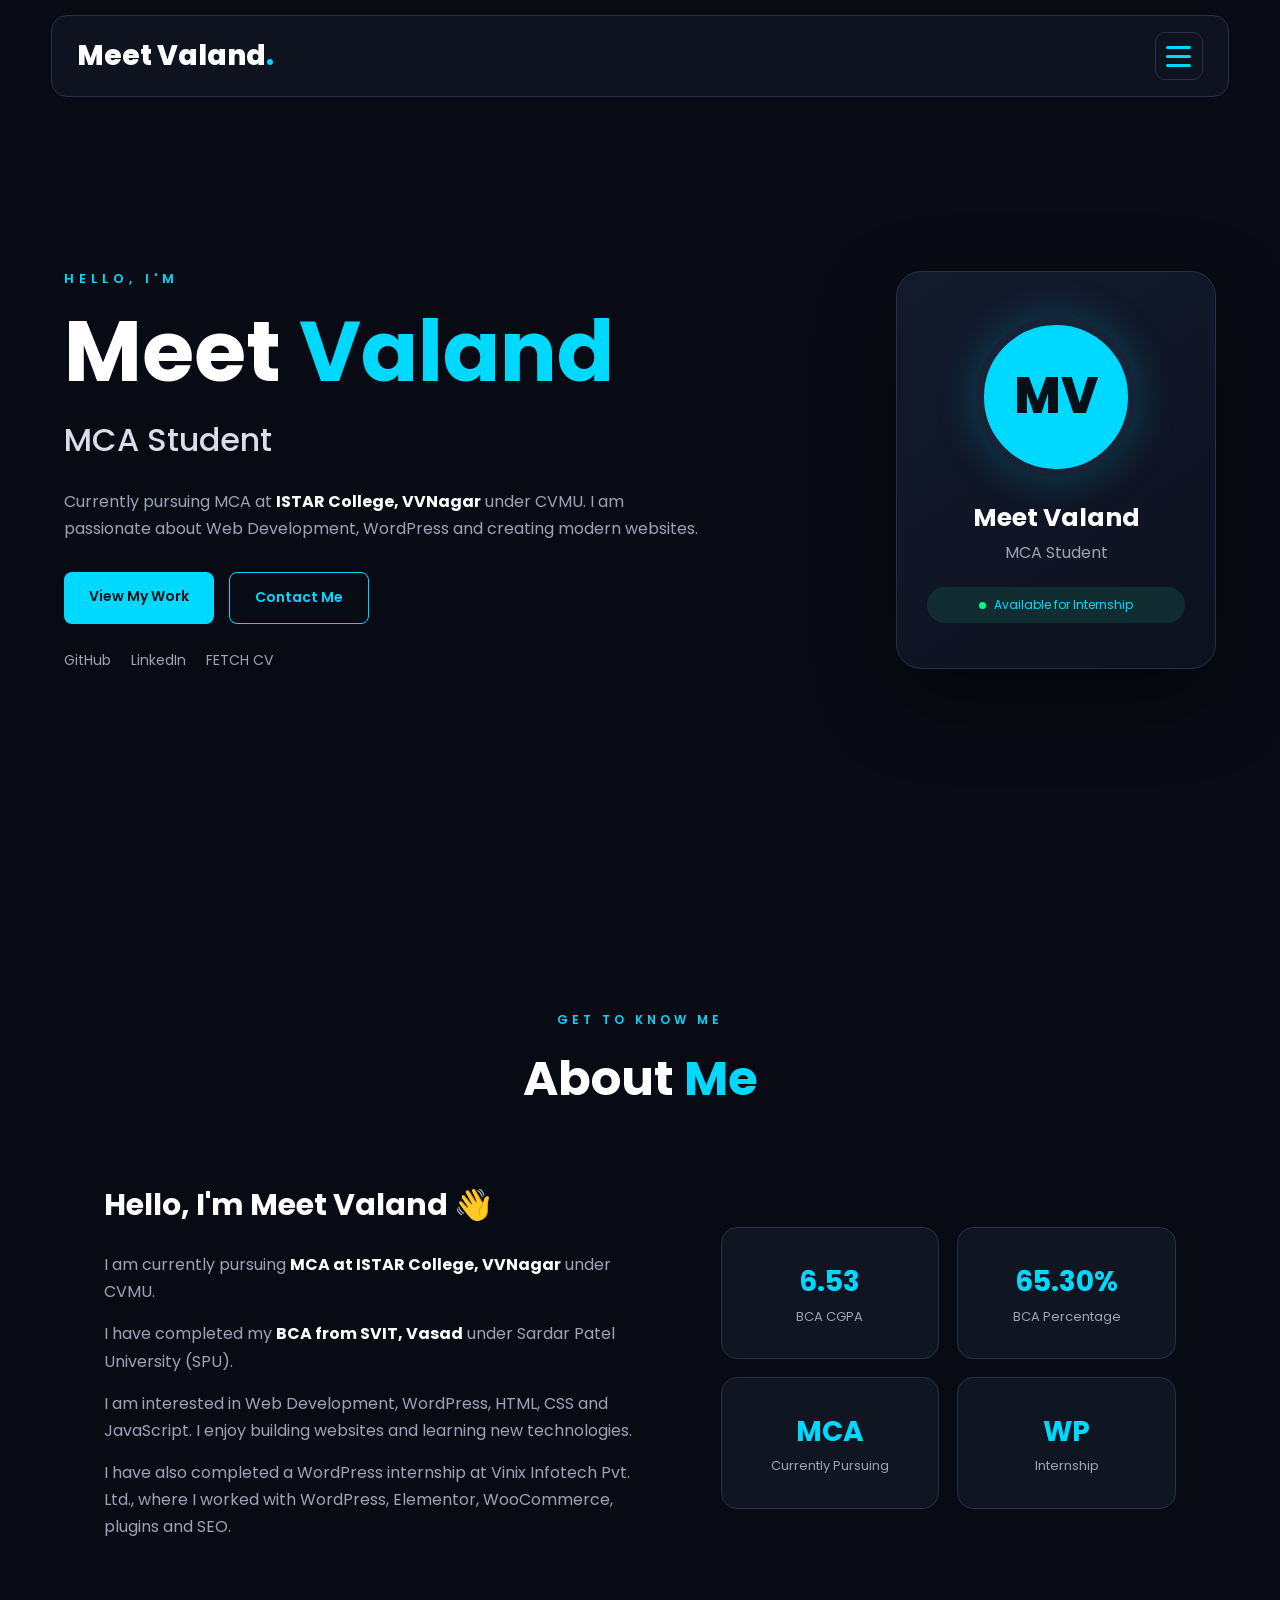
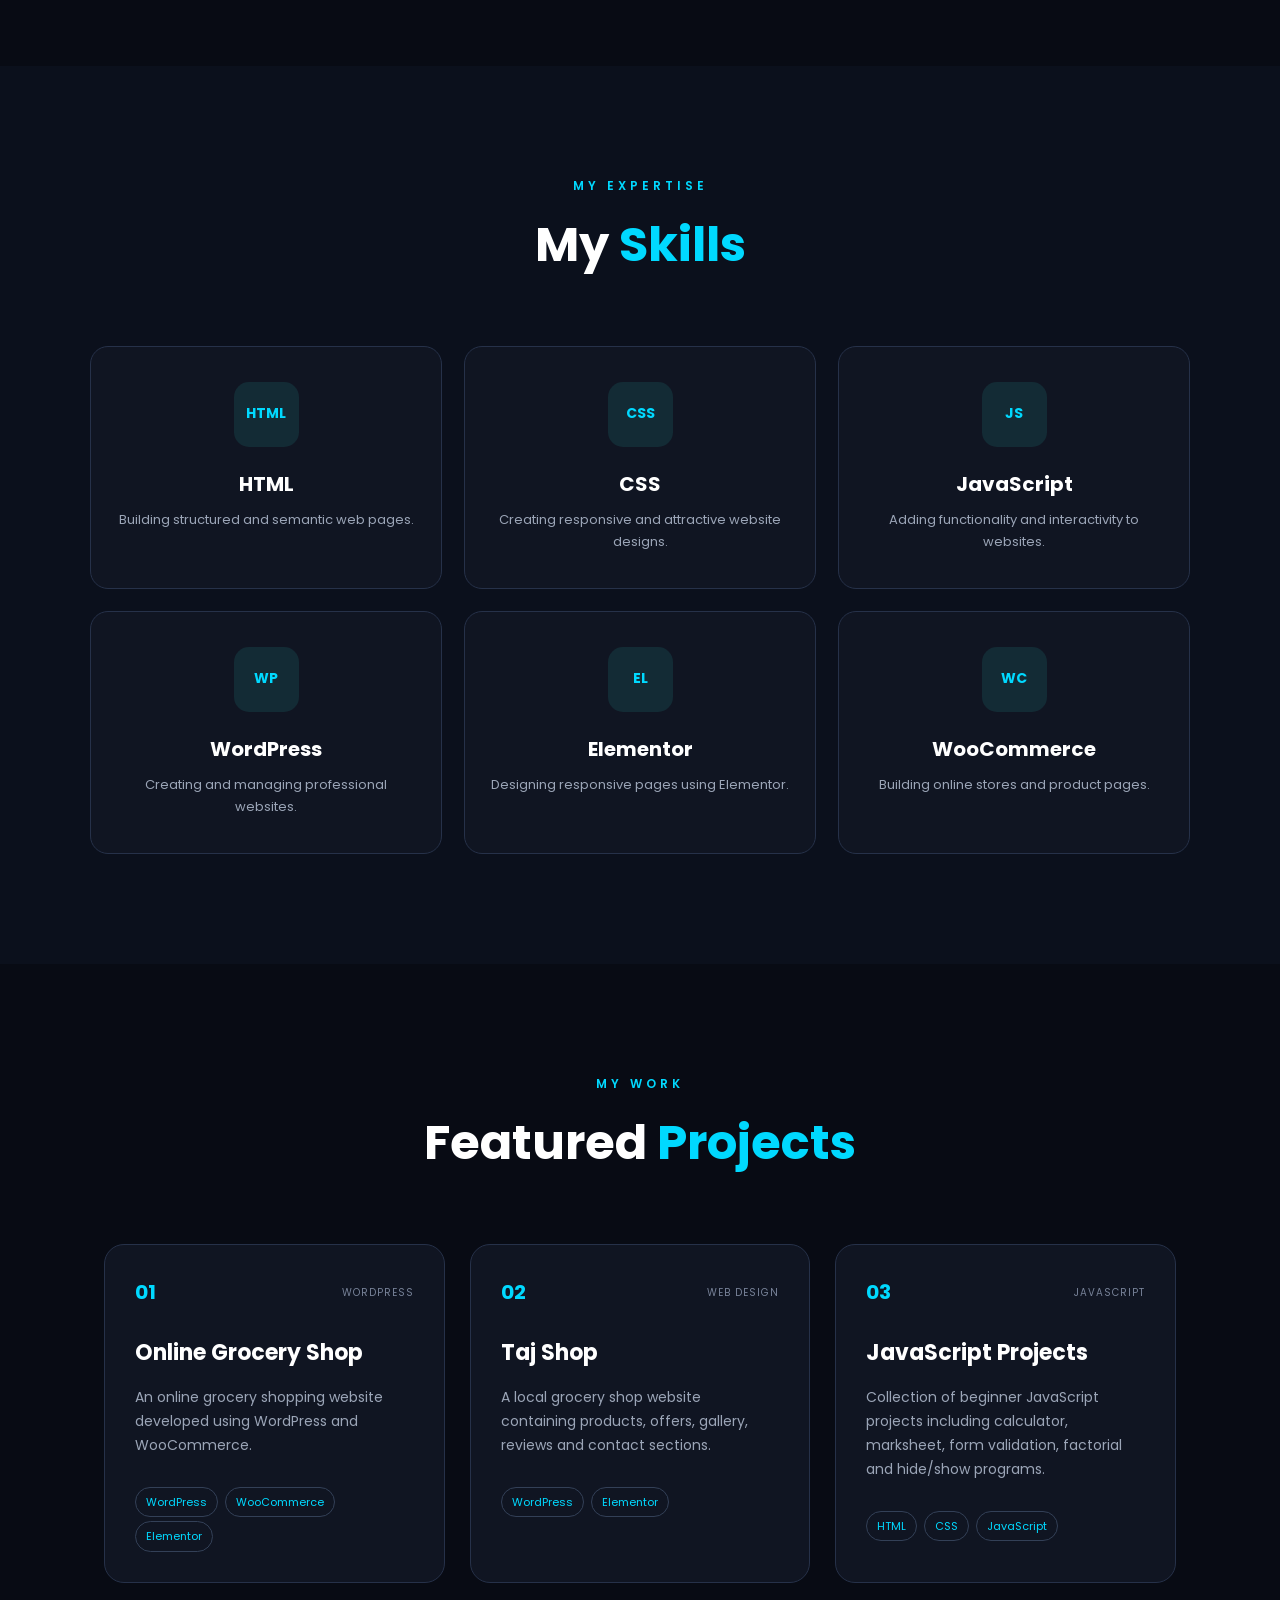
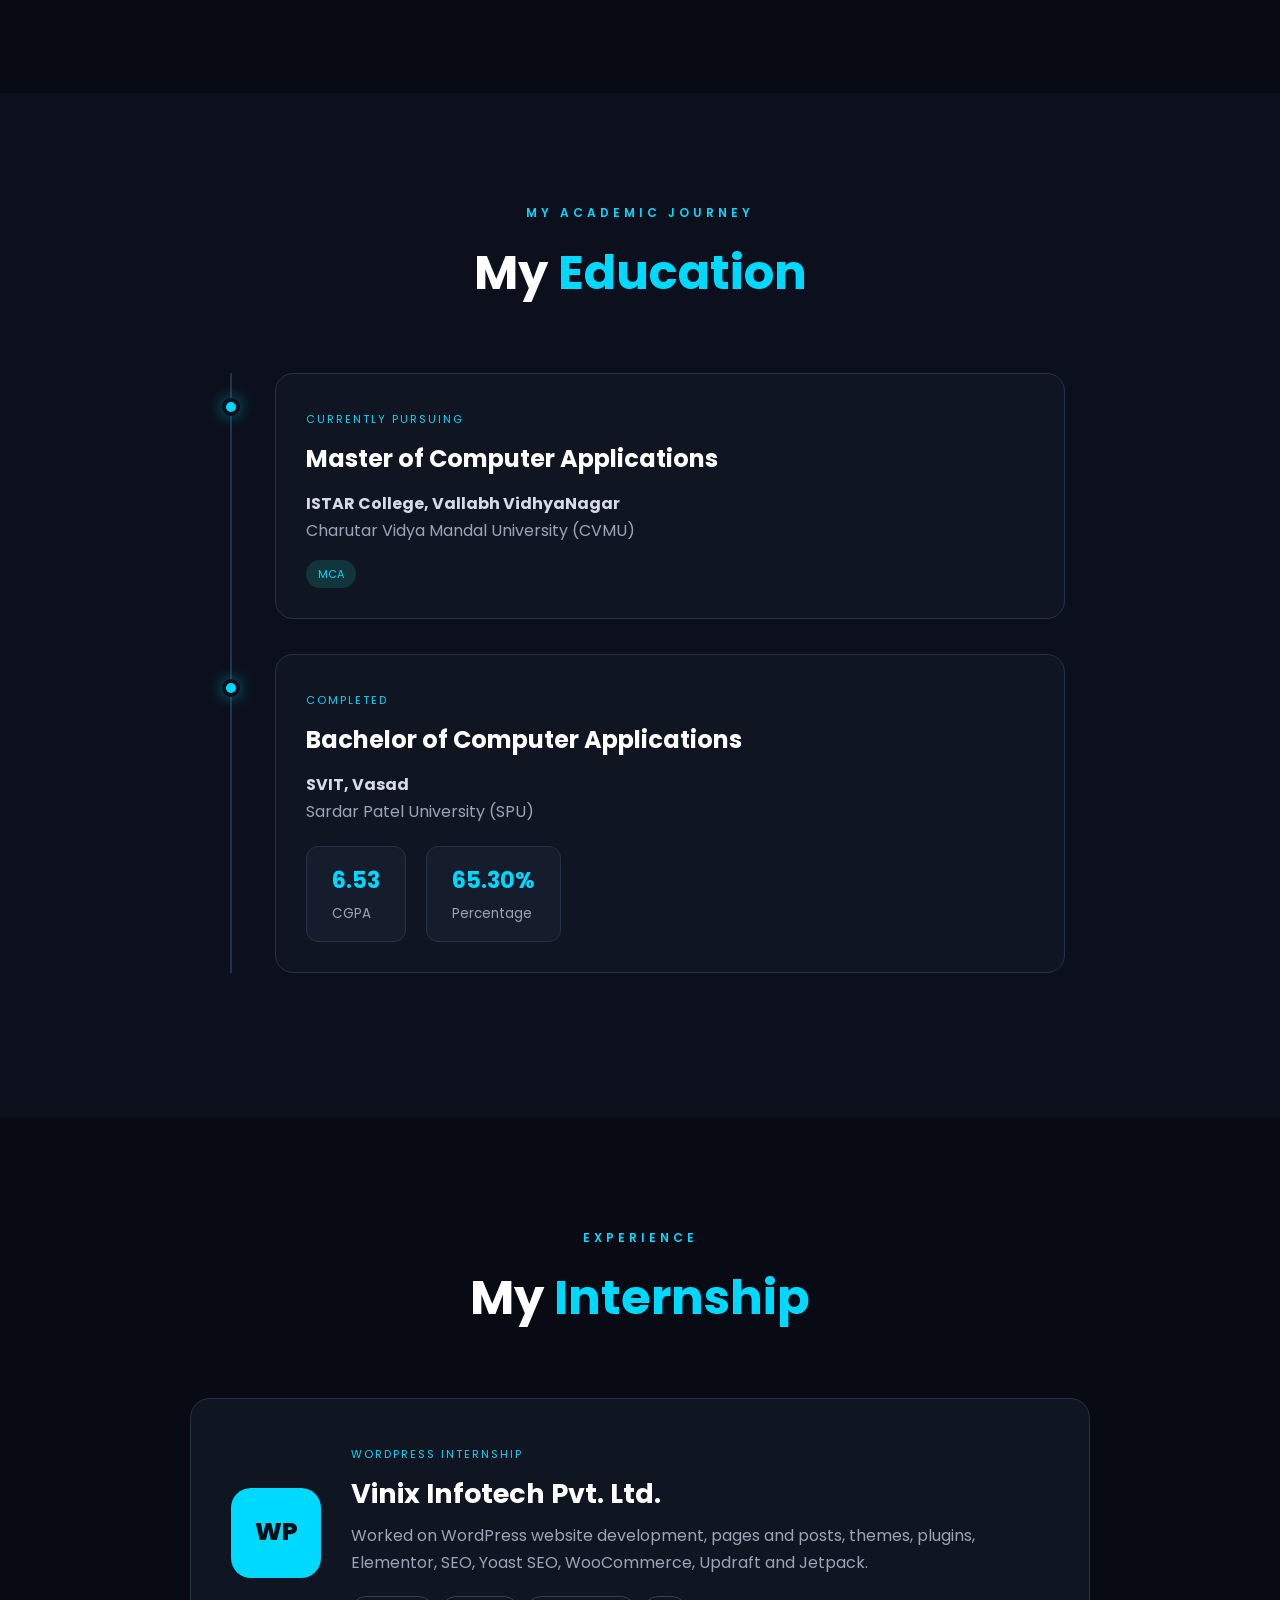
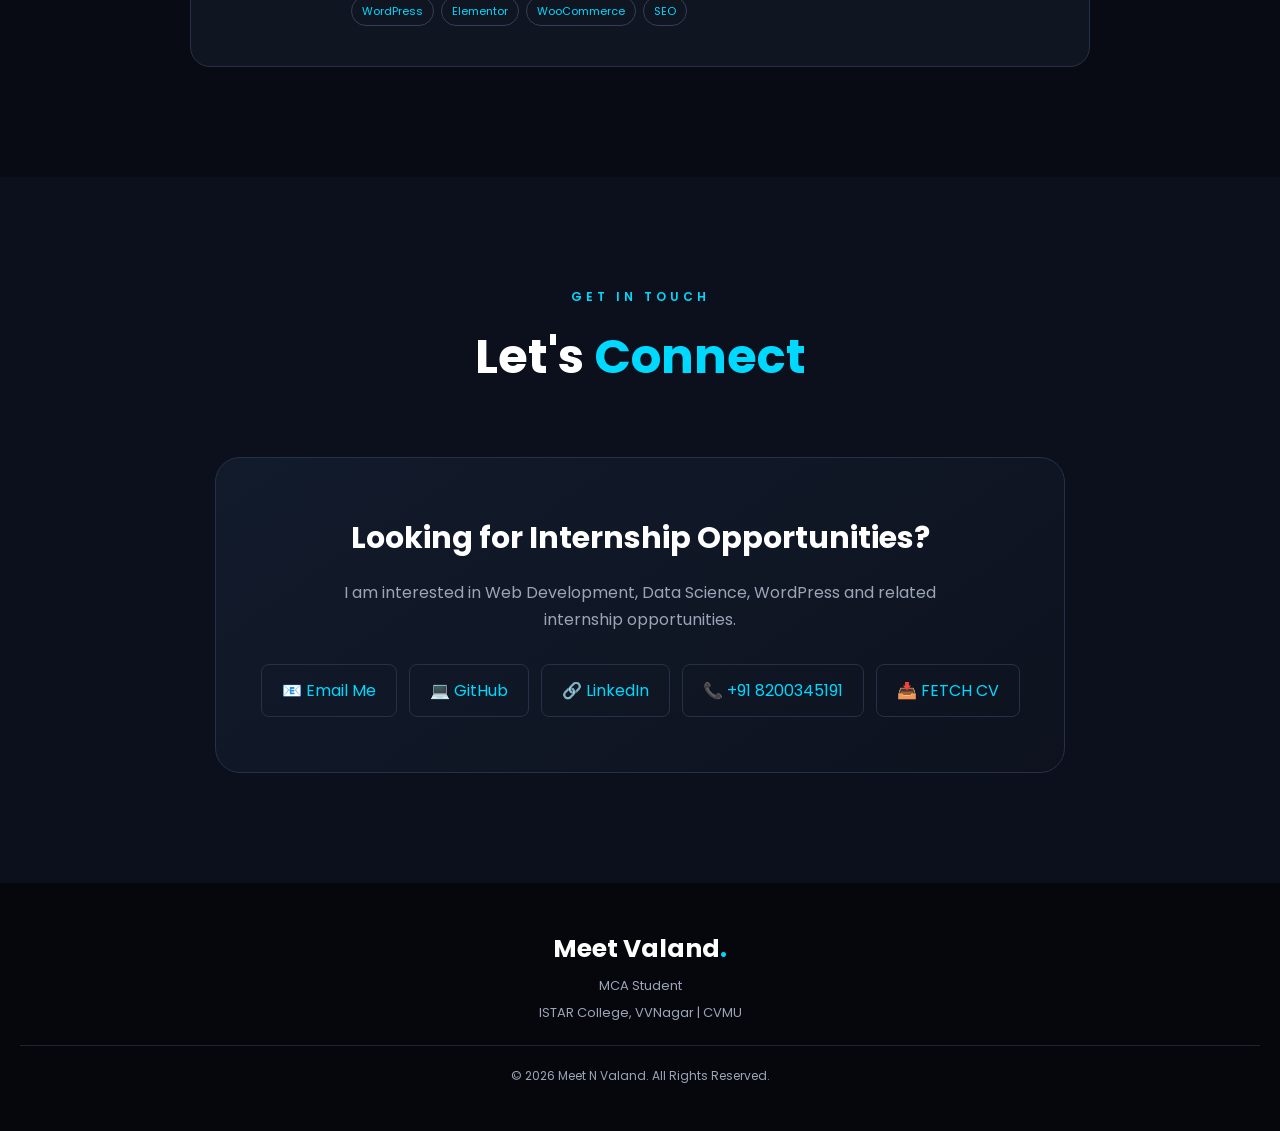
==== commit 2931b823: "index.html" ====
--- a/index.html
+++ b/index.html
@@ -700,14 +700,13 @@
 
                 <!-- PHONE -->
 
-                <!-- <a href="tel:+918200345191" class="contact-btn"> -->
-                <a href="Meet Valand CV.pdf" class="contact-btn">
-                    <!-- 📞 +91 8200345191 -->   📥 FETCH CV
+                <a href="tel:+918200345191" class="contact-btn">
+                    📞 +91 8200345191
                 </a>
 
                 <!-- My Resume -->
                 
-                <a href="Meet Valand CV.pdf" target="_blank" class="contact-btn">
+               <a href="Meet Valand CV.pdf" class="contact-btn">
                         📥 FETCH CV
                 </a>
 
